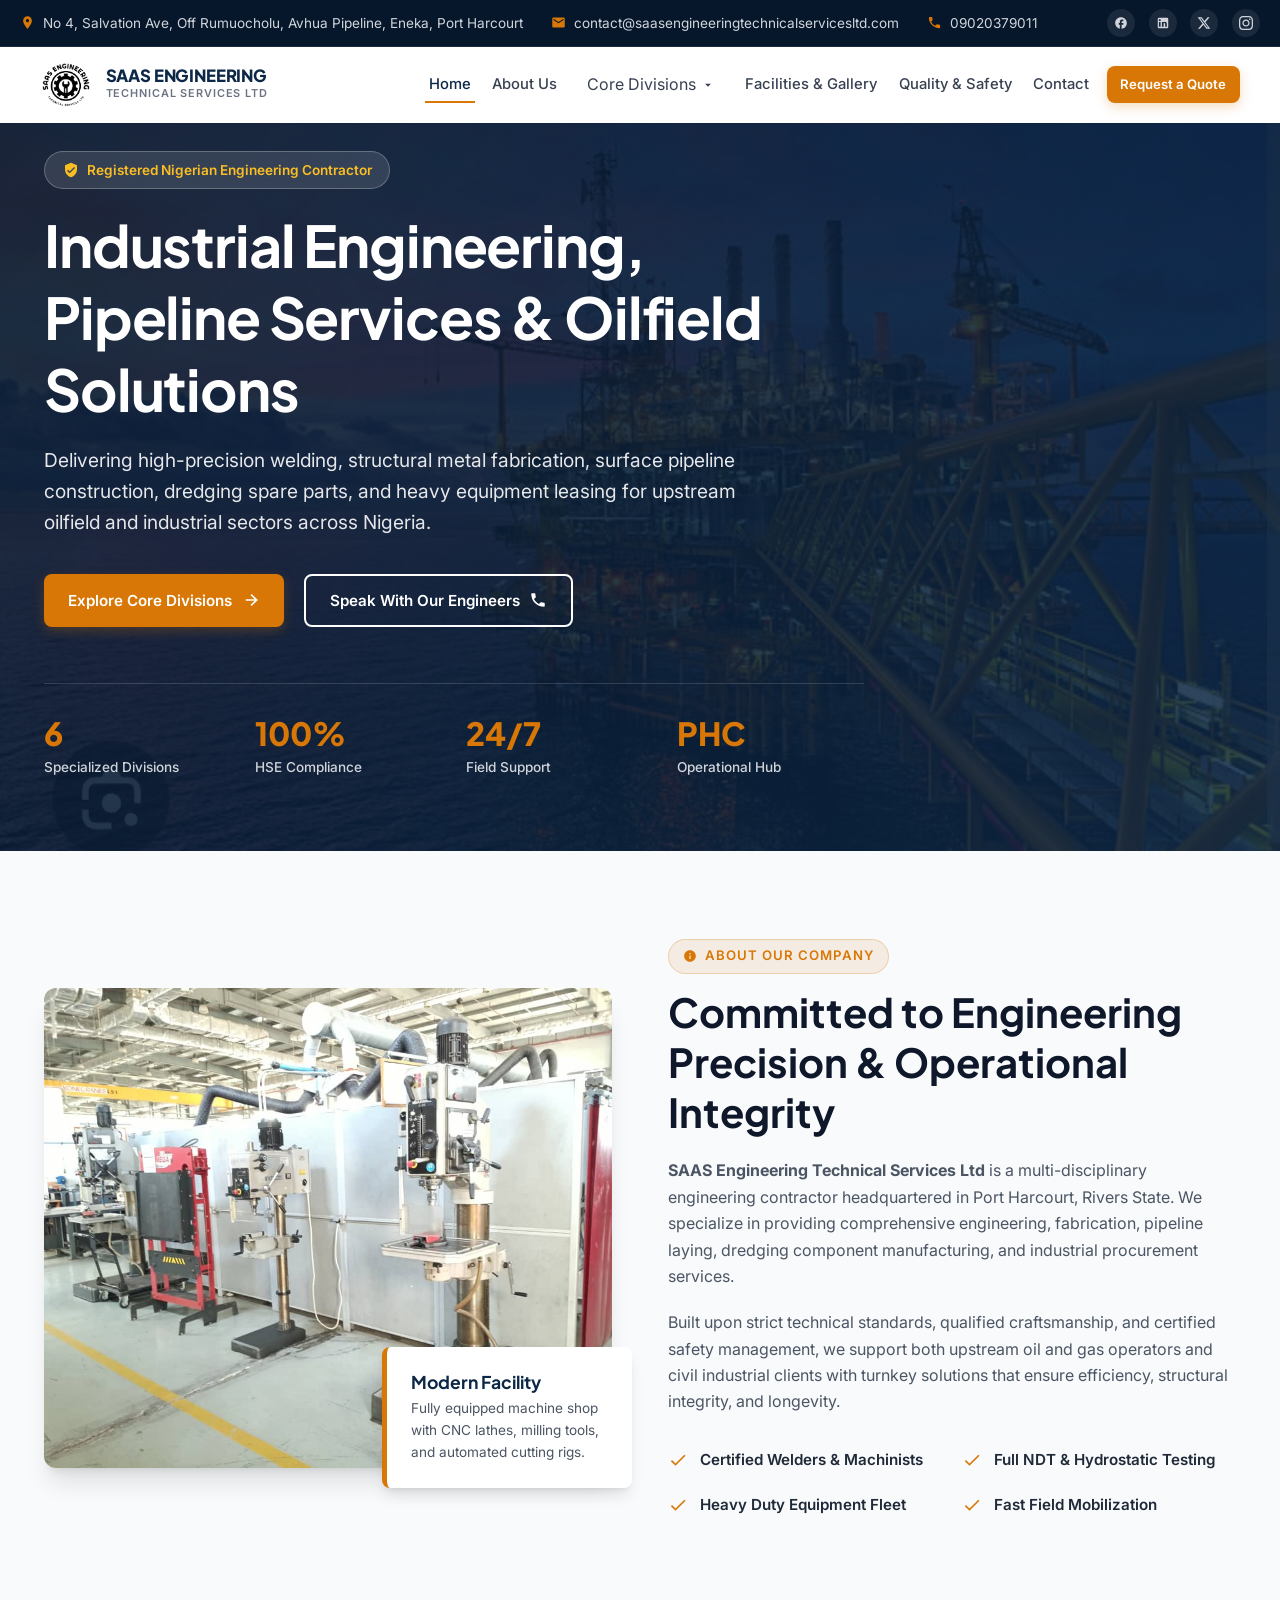
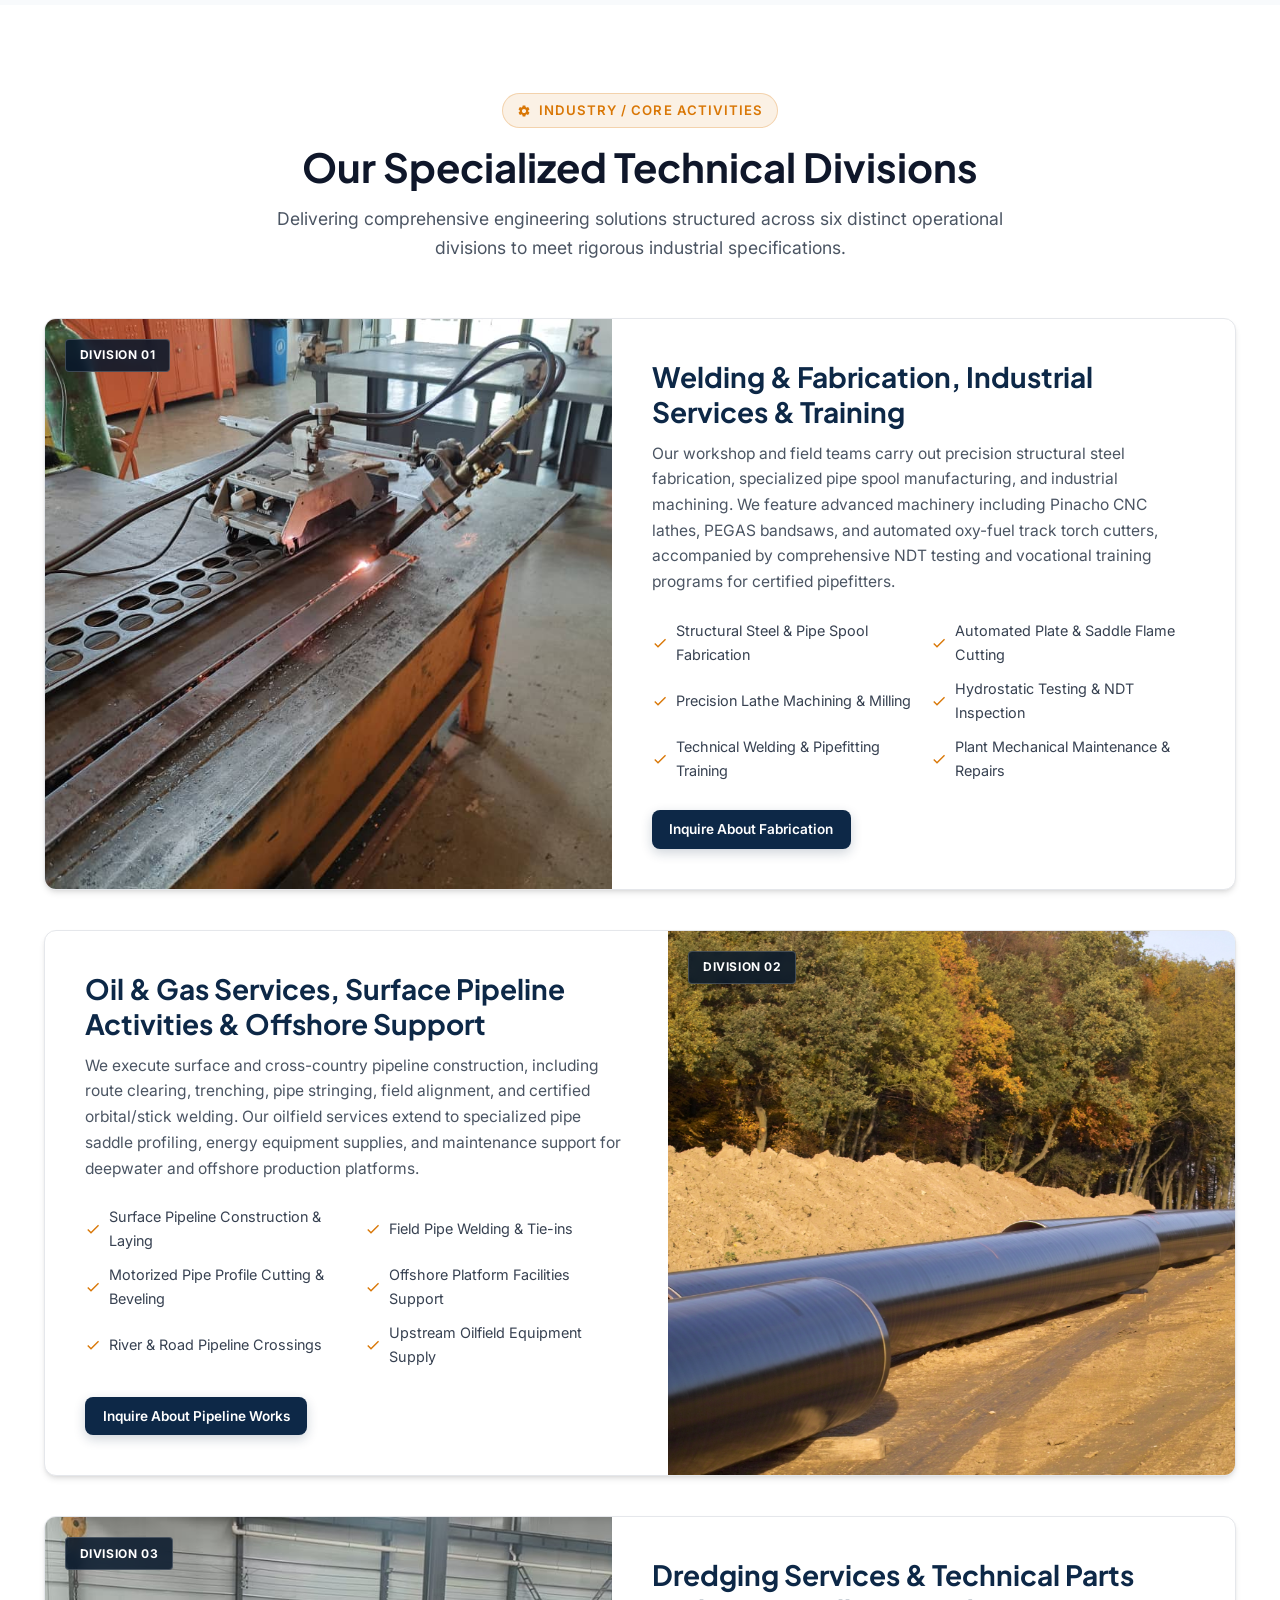
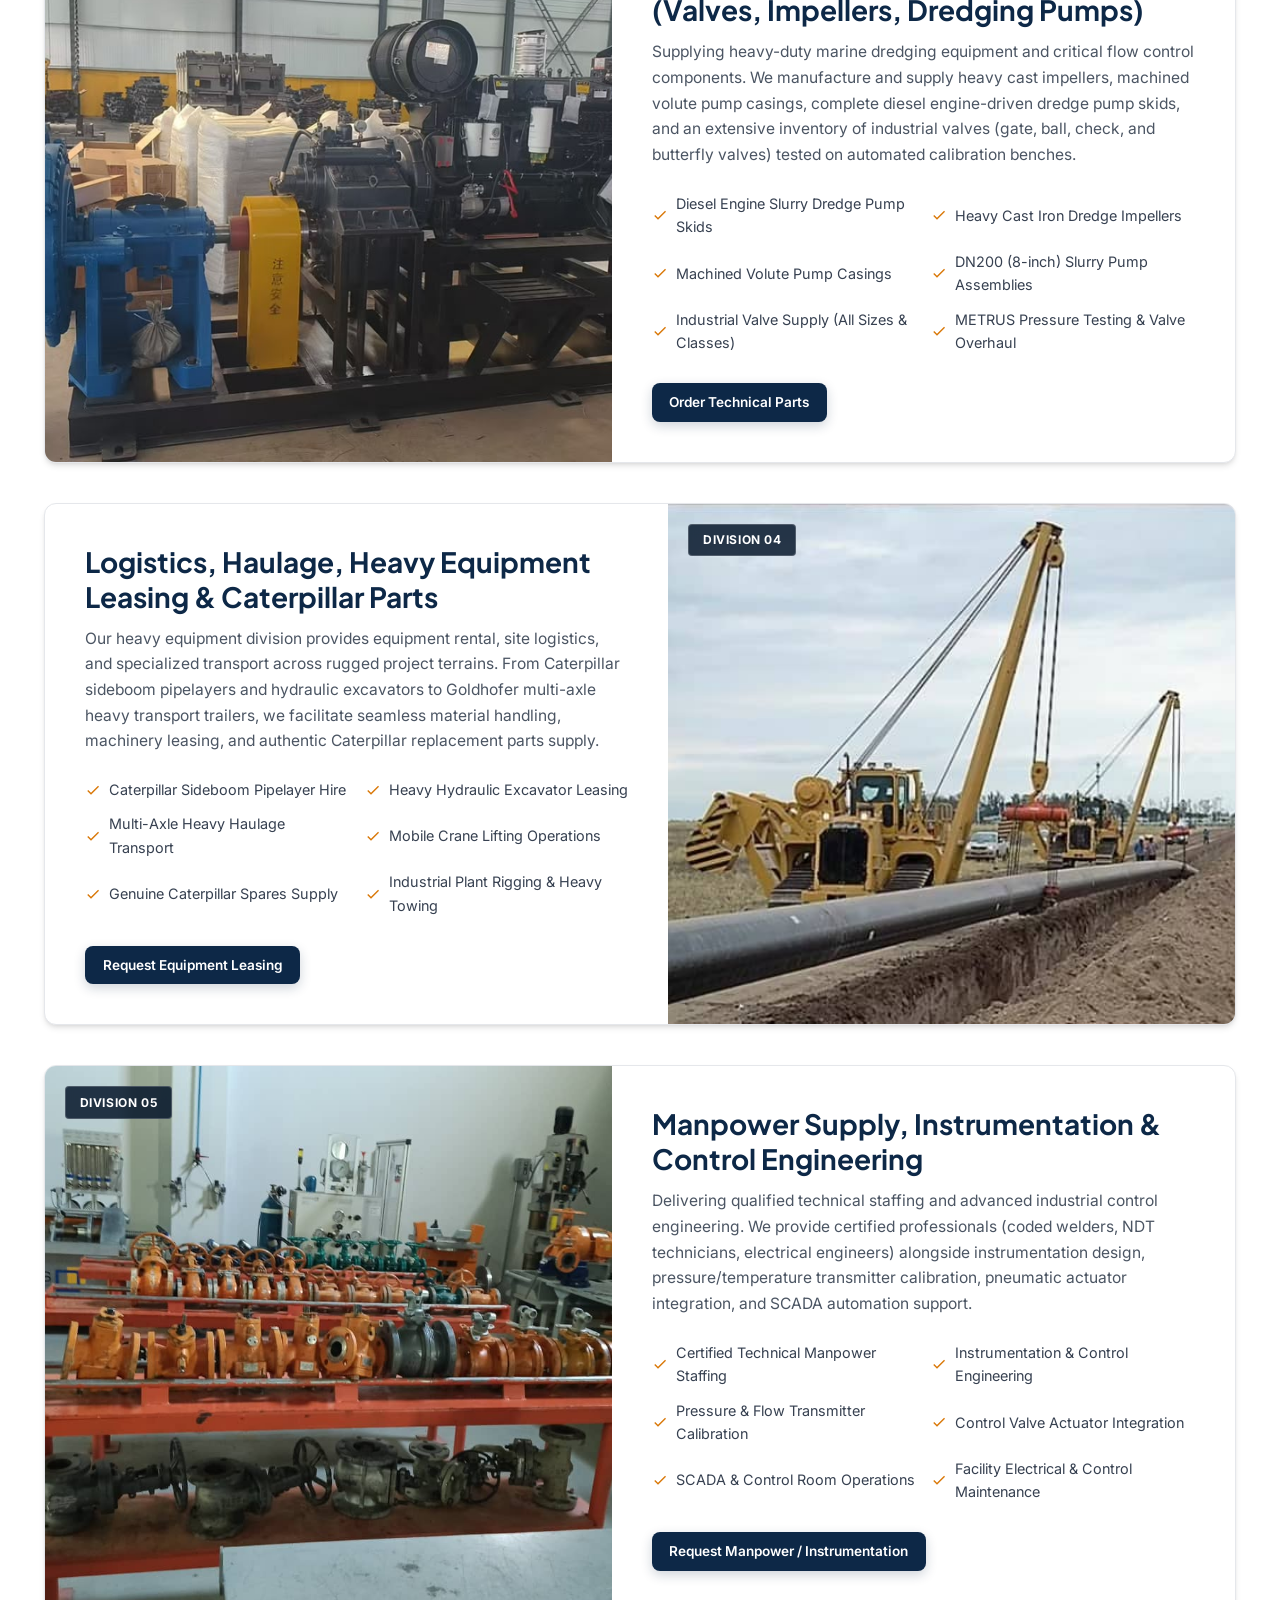
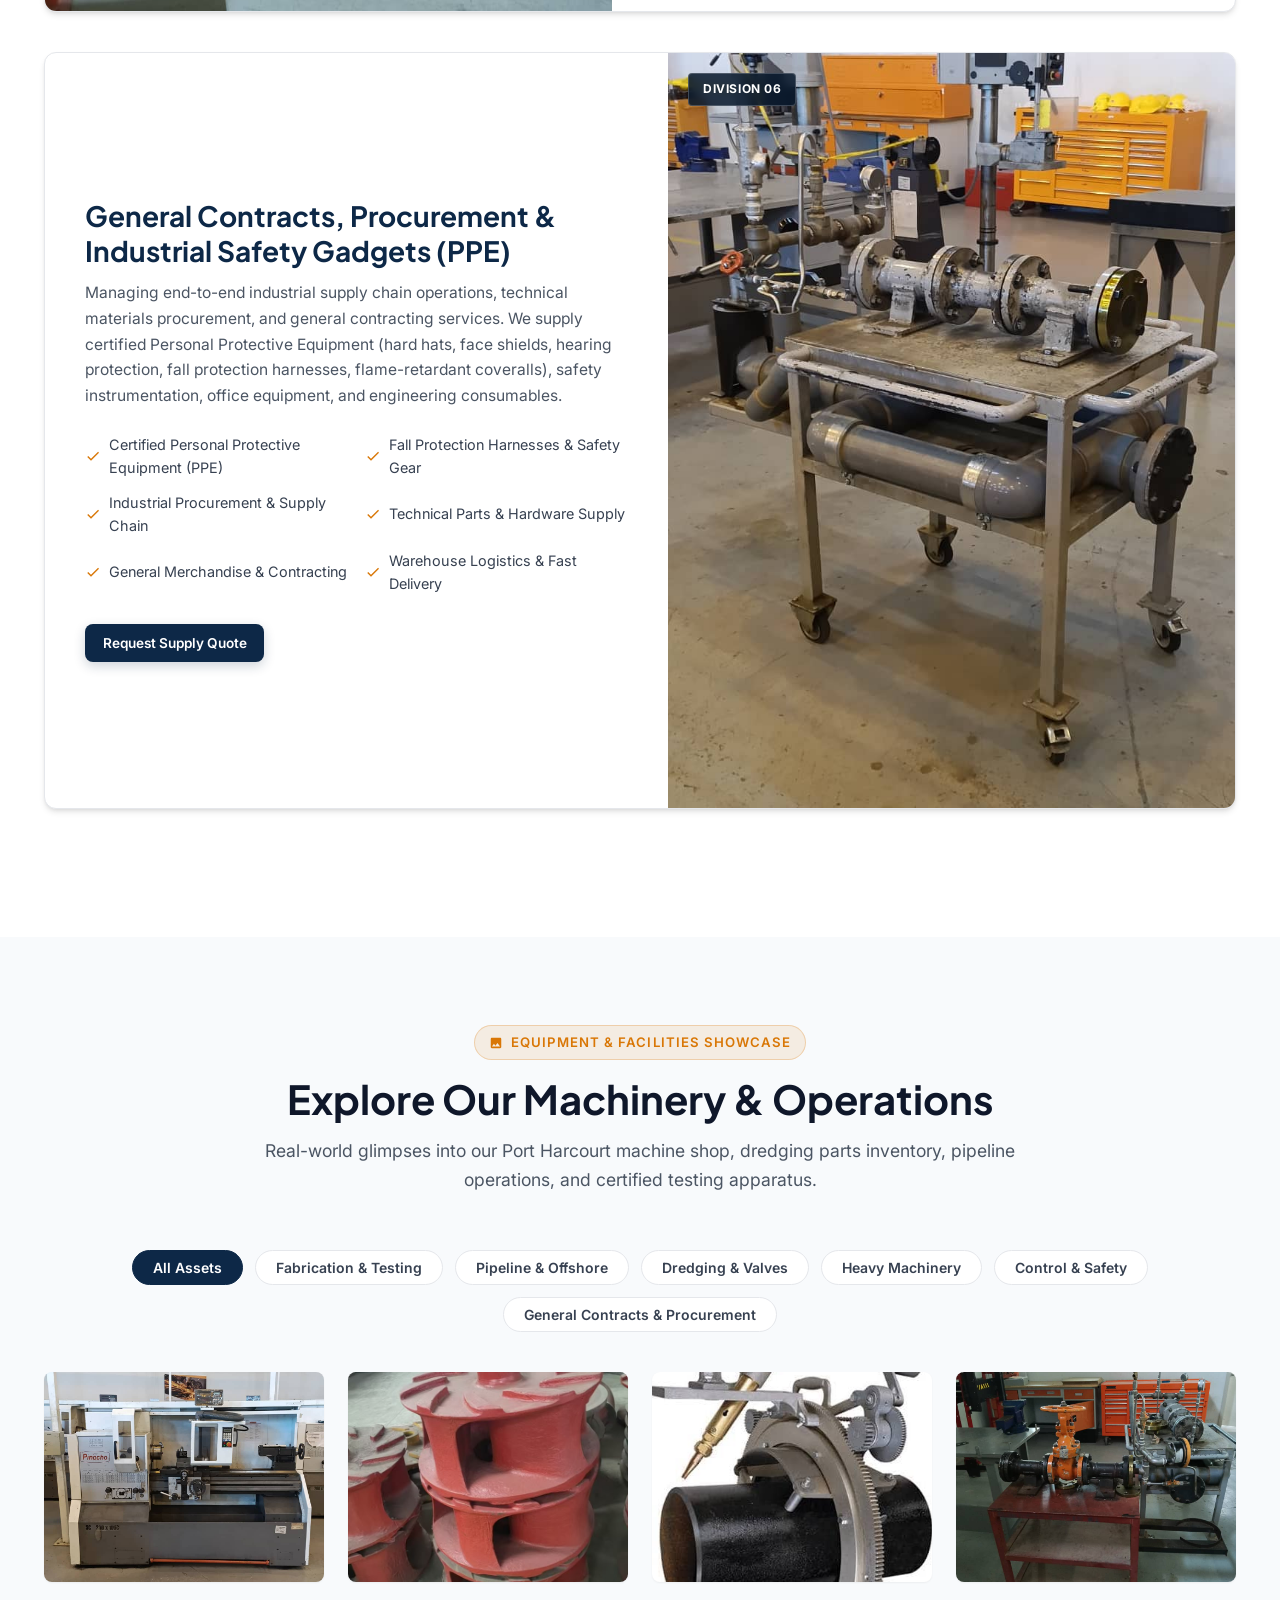
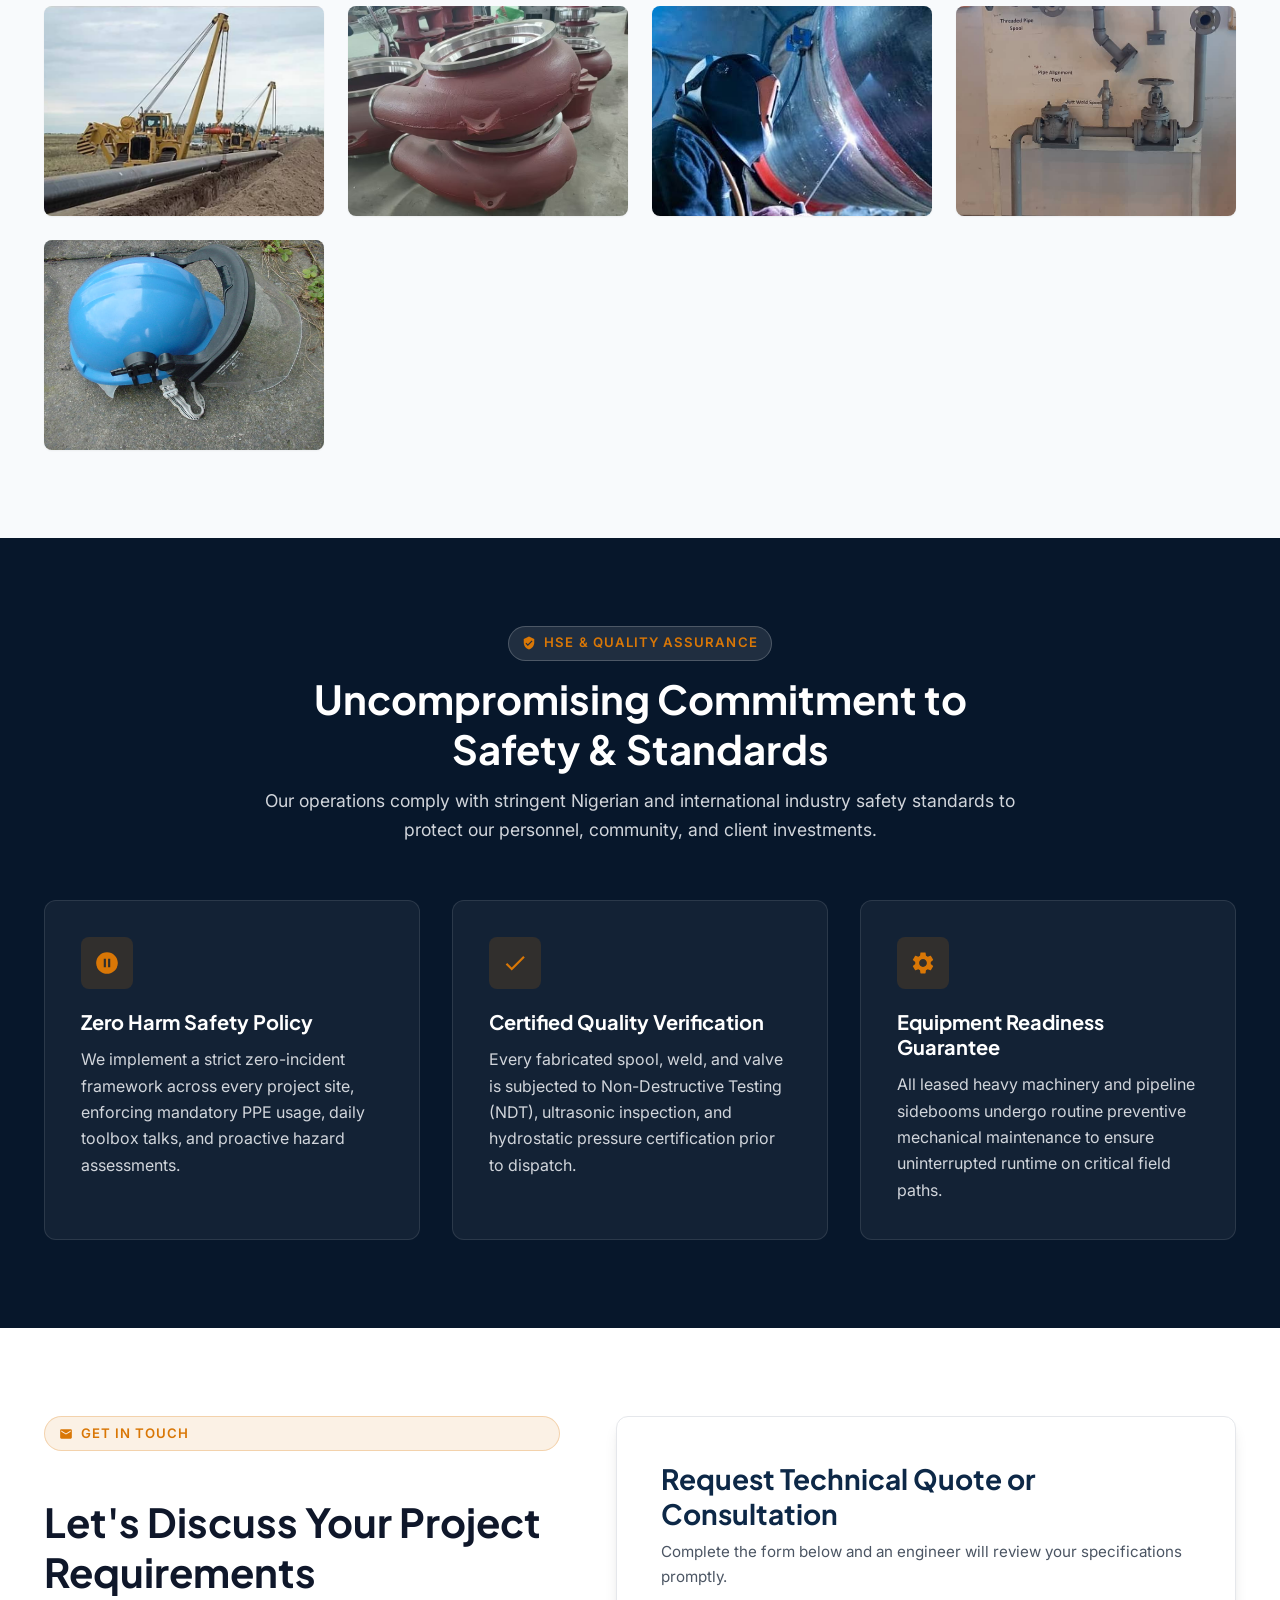
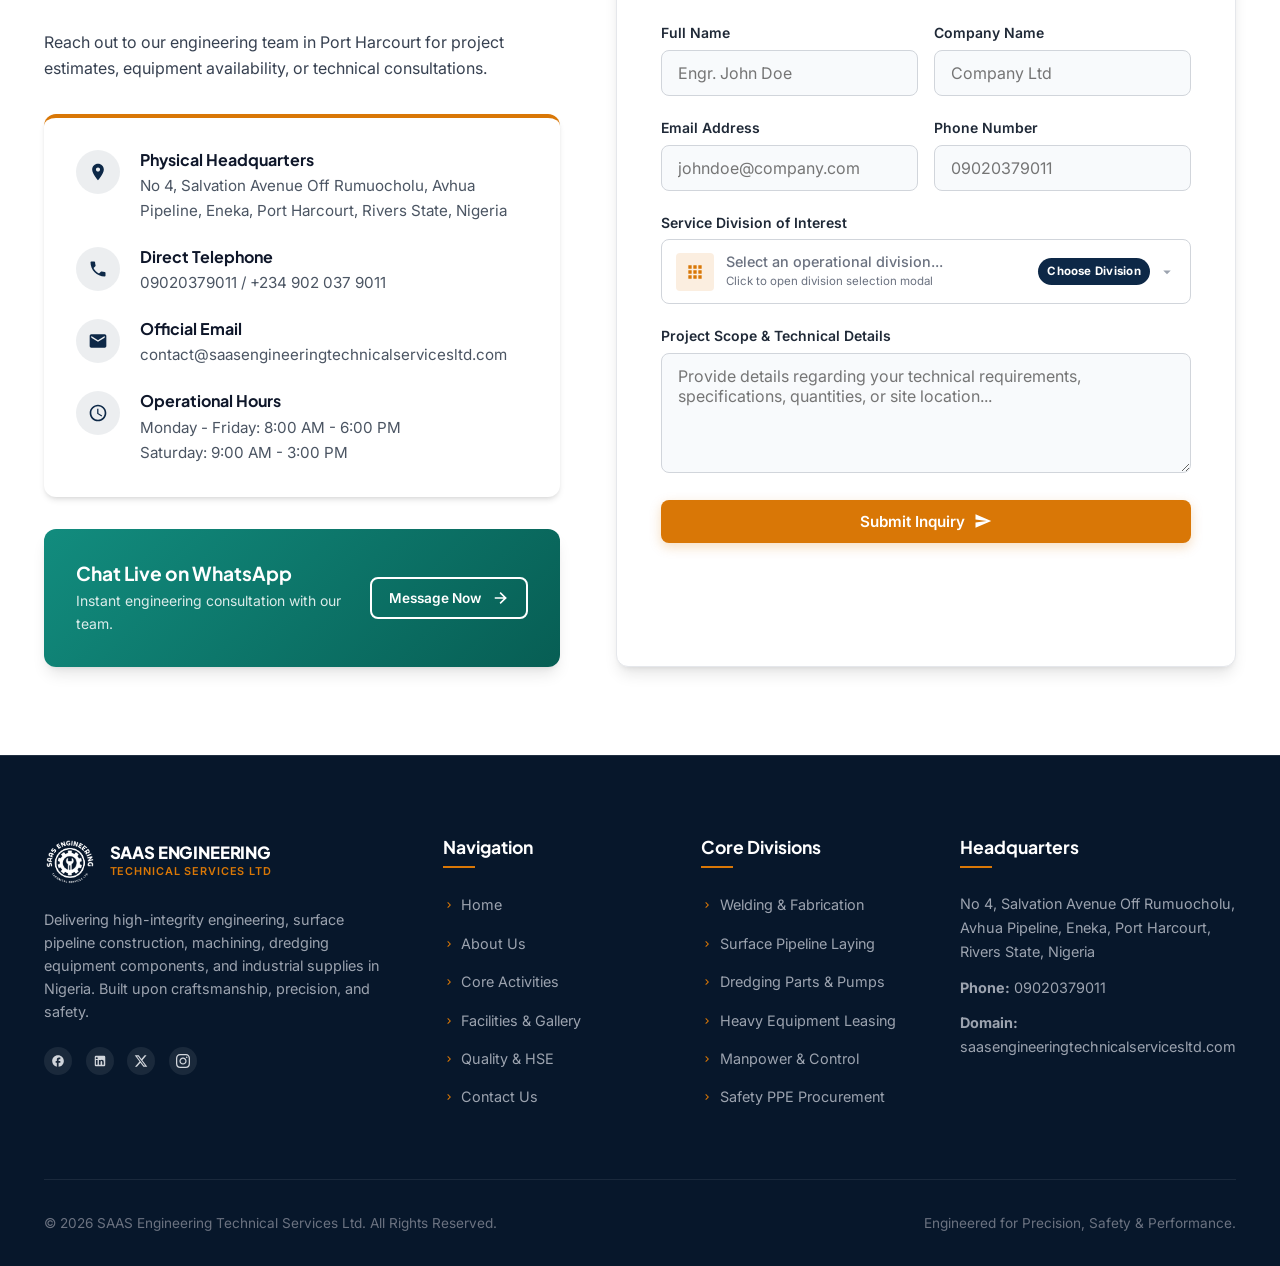
==== index.html @ 121f9f77 "fix: resolve button click handlers and tab switching across admin and public site" ====
<!DOCTYPE html>
<html lang="en">
<head>
  <meta charset="UTF-8">
  <meta name="viewport" content="width=device-width, initial-scale=1.0">
  <meta name="description" content="SAAS Engineering Technical Services Ltd - Leading provider of welding and fabrication, surface pipeline construction, dredging parts, heavy equipment leasing, and oilfield engineering services in Port Harcourt, Nigeria.">
  <meta name="keywords" content="SAAS Engineering, Welding and Fabrication, Surface Pipeline Activities, Offshore Facilities, Dredging Pumps, Slurry Impellers, Industrial Valves, Heavy Equipment Leasing, Caterpillar Parts, Port Harcourt Engineering">
  <title>SAAS Engineering Technical Services Ltd | Industrial, Pipeline & Marine Engineering</title>
  
  <!-- Favicon -->
  <link rel="icon" type="image/png" href="logo/logo.png">
  
  <!-- Google Fonts -->
  <link rel="preconnect" href="https://fonts.googleapis.com">
  <link rel="preconnect" href="https://fonts.gstatic.com" crossorigin>
  <link href="https://fonts.googleapis.com/css2?family=Inter:wght@400;500;600;700&family=Plus+Jakarta+Sans:wght@600;700;800&display=swap" rel="stylesheet">
  
  <!-- Stylesheet -->
  <link rel="stylesheet" href="assets/css/styles.css?v=2.7.8">

  <!-- Supabase Client (must load before cms-sync.js and main.js) -->
  <script src="assets/js/supabase-client.js"></script>
</head>
<body>

  <!-- Top Utility Bar -->
  <div class="top-bar">
    <div class="container top-bar-content">
      <div class="top-bar-info">
        <span class="info-item">
          <svg viewBox="0 0 24 24"><path d="M12 2C8.13 2 5 5.13 5 9c0 5.25 7 13 7 13s7-7.75 7-13c0-3.87-3.13-7-7-7zm0 9.5c-1.38 0-2.5-1.12-2.5-2.5s1.12-2.5 2.5-2.5 2.5 1.12 2.5 2.5-1.12 2.5-2.5 2.5z"/></svg>
          No 4, Salvation Ave, Off Rumuocholu, Avhua Pipeline, Eneka, Port Harcourt
        </span>
        <span class="info-item">
          <svg viewBox="0 0 24 24"><path d="M20 4H4c-1.1 0-1.99.9-1.99 2L2 18c0 1.1.9 2 2 2h16c1.1 0 2-.9 2-2V6c0-1.1-.9-2-2-2zm0 4l-8 5-8-5V6l8 5 8-5v2z"/></svg>
          contact@saasengineeringtechnicalservicesltd.com
        </span>
        <span class="info-item">
          <svg viewBox="0 0 24 24"><path d="M6.62 10.79c1.44 2.83 3.76 5.14 6.59 6.59l2.2-2.2c.27-.27.67-.36 1.02-.24 1.12.37 2.33.57 3.57.57.55 0 1 .45 1 1V20c0 .55-.45 1-1 1-9.39 0-17-7.61-17-17 0-.55.45-1 1-1h3.5c.55 0 1 .45 1 1 0 1.25.2 2.45.57 3.57.11.35.03.74-.25 1.02l-2.2 2.2z"/></svg>
          09020379011
        </span>
      </div>
      <div class="top-bar-social">
        <a href="https://facebook.com" class="social-link" aria-label="Facebook" target="_blank" rel="noopener">
          <svg viewBox="0 0 24 24"><path d="M22 12c0-5.52-4.48-10-10-10S2 6.48 2 12c0 4.84 3.44 8.87 8 9.8V15H8v-3h2V9.5C10 7.57 11.57 6 13.5 6H16v3h-2c-.55 0-1 .45-1 1v2h3v3h-3v6.95c5.05-.5 9-4.76 9-9.95z"/></svg>
        </a>
        <a href="https://linkedin.com" class="social-link" aria-label="LinkedIn" target="_blank" rel="noopener">
          <svg viewBox="0 0 24 24"><path d="M19 3a2 2 0 0 1 2 2v14a2 2 0 0 1-2 2H5a2 2 0 0 1-2-2V5a2 2 0 0 1 2-2h14m-.5 15.5v-5.3a3.26 3.26 0 0 0-3.26-3.26c-.85 0-1.84.52-2.28 1.3v-1.11h-2.79v8.37h2.79v-4.93c0-.77.62-1.4 1.39-1.4a1.4 1.4 0 0 1 1.4 1.4v4.93h2.75M6.46 8.76c.92 0 1.67-.75 1.67-1.67 0-.92-.75-1.67-1.67-1.67-.92 0-1.67.75-1.67 1.67 0 .92.75 1.67 1.67 1.67m1.39 9.74v-8.37H5.07v8.37h2.78z"/></svg>
        </a>
        <a href="https://twitter.com" class="social-link" aria-label="Twitter X" target="_blank" rel="noopener">
          <svg viewBox="0 0 24 24"><path d="M18.244 2.25h3.308l-7.227 8.26 8.502 11.24H16.17l-5.214-6.817L4.99 21.75H1.68l7.73-8.835L1.254 2.25H8.08l4.713 6.231zm-1.161 17.52h1.833L7.084 4.126H5.117z"/></svg>
        </a>
        <a href="https://instagram.com" class="social-link" aria-label="Instagram" target="_blank" rel="noopener">
          <svg viewBox="0 0 24 24"><path d="M12 2.163c3.204 0 3.584.012 4.85.07 3.252.148 4.771 1.691 4.919 4.919.058 1.265.069 1.645.069 4.849 0 3.205-.012 3.584-.069 4.849-.149 3.225-1.664 4.771-4.919 4.919-1.266.058-1.644.07-4.85.07-3.204 0-3.584-.012-4.849-.07-3.26-.149-4.771-1.699-4.919-4.92-.058-1.265-.07-1.644-.07-4.849 0-3.204.013-3.583.07-4.849.149-3.227 1.664-4.771 4.919-4.919 1.266-.057 1.645-.069 4.849-.069zm0-2.163c-3.259 0-3.667.014-4.947.072-4.358.2-6.78 2.618-6.98 6.98-.059 1.281-.073 1.689-.073 4.948 0 3.259.014 3.668.072 4.948.2 4.358 2.618 6.78 6.98 6.98 1.281.058 1.689.072 4.948.072 3.259 0 3.668-.014 4.948-.072 4.354-.2 6.782-2.618 6.979-6.98.059-1.28.073-1.689.073-4.948 0-3.259-.014-3.667-.072-4.947-.196-4.354-2.617-6.78-6.979-6.98-1.281-.059-1.69-.073-4.949-.073zm0 5.838c-3.403 0-6.162 2.759-6.162 6.162s2.759 6.163 6.162 6.163 6.162-2.759 6.162-6.163c0-3.403-2.759-6.162-6.162-6.162zm0 10.162c-2.209 0-4-1.79-4-4 0-2.209 1.791-4 4-4s4 1.791 4 4c0 2.21-1.791 4-4 4zm6.406-11.845c-.796 0-1.441.645-1.441 1.44s.645 1.44 1.441 1.44c.795 0 1.439-.645 1.439-1.44s-.644-1.44-1.439-1.44z"/></svg>
        </a>
      </div>
    </div>
  </div>

  <!-- Primary Site Header -->
  <header class="site-header" id="siteHeader">
    <div class="container nav-container">
      <a href="#home" class="brand-logo">
        <img src="logo/logo.png" alt="SAAS Engineering Technical Services Ltd Logo" width="52" height="52">
        <div class="brand-text">
          <span class="brand-title">SAAS ENGINEERING</span>
          <span class="brand-sub">TECHNICAL SERVICES LTD</span>
        </div>
      </a>

      <nav class="nav-menu" id="navMenu">
        <a href="#home" class="nav-link active">Home</a>
        <a href="#about" class="nav-link">About Us</a>
        
        <!-- Core Divisions with Interactive Modular Modal -->
        <div class="nav-item-dropdown" id="divisionsDropdown">
          <button type="button" class="nav-link nav-dropdown-trigger" id="dropdownTrigger" aria-haspopup="dialog" aria-expanded="false" style="background: none; border: none; font: inherit; cursor: pointer; display: inline-flex; align-items: center; gap: 0.35rem; padding: 0.5rem 0.75rem; color: inherit;">
            <span>Core Divisions</span>
            <svg class="dropdown-chevron" viewBox="0 0 24 24" width="16" height="16" fill="currentColor"><path d="M7 10l5 5 5-5z"/></svg>
          </button>
        </div>

        <a href="#gallery" class="nav-link">Facilities & Gallery</a>
        <a href="#quality" class="nav-link">Quality & Safety</a>
        <a href="#contact" class="nav-link">Contact</a>
        <div class="nav-cta">
          <a href="#contact" class="btn btn-accent btn-sm">Request a Quote</a>
        </div>
      </nav>

      <button class="mobile-toggle" id="mobileToggle" aria-label="Toggle navigation menu" aria-expanded="false">
        <span class="toggle-bar"></span>
        <span class="toggle-bar"></span>
        <span class="toggle-bar"></span>
      </button>
    </div>

    <!-- Mobile Backdrop Overlay -->
    <div class="nav-backdrop" id="navBackdrop"></div>
  </header>

  <main>
    <!-- Hero Section -->
    <section class="hero" id="home">
      <div class="container">
        <div class="hero-content">
          <div class="hero-badge">
            <svg viewBox="0 0 24 24"><path d="M12 1L3 5v6c0 5.55 3.84 10.74 9 12 5.16-1.26 9-6.45 9-12V5l-9-4zm-2 16l-4-4 1.41-1.41L10 14.17l6.59-6.59L18 9l-8 8z"/></svg>
            Registered Nigerian Engineering Contractor
          </div>
          <h1>Industrial Engineering, Pipeline Services & Oilfield Solutions</h1>
          <p>Delivering high-precision welding, structural metal fabrication, surface pipeline construction, dredging spare parts, and heavy equipment leasing for upstream oilfield and industrial sectors across Nigeria.</p>
          
          <div class="hero-actions">
            <a href="#activities" class="btn btn-accent">
              Explore Core Divisions
              <svg viewBox="0 0 24 24"><path d="M5 13h11.86l-5.43 5.43 1.42 1.42L21.14 12l-8.29-7.85-1.42 1.42 5.43 5.43H5v2z"/></svg>
            </a>
            <a href="#contact" class="btn btn-outline">
              Speak With Our Engineers
              <svg viewBox="0 0 24 24"><path d="M6.62 10.79c1.44 2.83 3.76 5.14 6.59 6.59l2.2-2.2c.27-.27.67-.36 1.02-.24 1.12.37 2.33.57 3.57.57.55 0 1 .45 1 1V20c0 .55-.45 1-1 1-9.39 0-17-7.61-17-17 0-.55.45-1 1-1h3.5c.55 0 1 .45 1 1 0 1.25.2 2.45.57 3.57.11.35.03.74-.25 1.02l-2.2 2.2z"/></svg>
            </a>
          </div>

          <div class="hero-stats">
            <div class="stat-item">
              <span class="stat-number">6</span>
              <span class="stat-label">Specialized Divisions</span>
            </div>
            <div class="stat-item">
              <span class="stat-number">100%</span>
              <span class="stat-label">HSE Compliance</span>
            </div>
            <div class="stat-item">
              <span class="stat-number">24/7</span>
              <span class="stat-label">Field Support</span>
            </div>
            <div class="stat-item">
              <span class="stat-number">PHC</span>
              <span class="stat-label">Operational Hub</span>
            </div>
          </div>
        </div>
      </div>
    </section>

    <!-- About Section -->
    <section class="section section-bg-light" id="about">
      <div class="container">
        <div class="about-grid">
          <div class="about-image-wrapper">
            <img src="assets/images/1_Welding_Fabrication_Industrial_Services_Training/industrial_fabrication_machine_shop_facility.jpeg" alt="SAAS Engineering Fabrication Machine Shop Facility" class="about-main-img" id="aboutMainImg">
            <div class="about-badge-card" id="aboutBadgeCard">
              <h4 id="aboutBadgeTitle">Modern Facility</h4>
              <p id="aboutBadgeDesc">Fully equipped machine shop with CNC lathes, milling tools, and automated cutting rigs.</p>
            </div>
          </div>

          <div class="about-text">
            <div class="section-tag" id="aboutSectionTag">
              <svg viewBox="0 0 24 24"><path d="M12 2C6.48 2 2 6.48 2 12s4.48 10 10 10 10-4.48 10-10S17.52 2 12 2zm1 15h-2v-6h2v6zm0-8h-2V7h2v2z"/></svg>
              <span id="aboutBadgeText">About Our Company</span>
            </div>
            <h2 id="aboutMainTitle">Committed to Engineering Precision &amp; Operational Integrity</h2>
            <p id="aboutParagraph1"><strong>SAAS Engineering Technical Services Ltd</strong> is a multi-disciplinary engineering contractor headquartered in Port Harcourt, Rivers State. We specialize in providing comprehensive engineering, fabrication, pipeline laying, dredging component manufacturing, and industrial procurement services.</p>
            <p id="aboutParagraph2">Built upon strict technical standards, qualified craftsmanship, and certified safety management, we support both upstream oil and gas operators and civil industrial clients with turnkey solutions that ensure efficiency, structural integrity, and longevity.</p>
            
            <div class="about-features" id="aboutFeaturesList">
              <div class="feature-pill">
                <svg viewBox="0 0 24 24"><path d="M9 16.17L4.83 12l-1.42 1.41L9 19 21 7l-1.41-1.41z"/></svg>
                <span>Certified Welders &amp; Machinists</span>
              </div>
              <div class="feature-pill">
                <svg viewBox="0 0 24 24"><path d="M9 16.17L4.83 12l-1.42 1.41L9 19 21 7l-1.41-1.41z"/></svg>
                <span>Full NDT &amp; Hydrostatic Testing</span>
              </div>
              <div class="feature-pill">
                <svg viewBox="0 0 24 24"><path d="M9 16.17L4.83 12l-1.42 1.41L9 19 21 7l-1.41-1.41z"/></svg>
                <span>Heavy Duty Equipment Fleet</span>
              </div>
              <div class="feature-pill">
                <svg viewBox="0 0 24 24"><path d="M9 16.17L4.83 12l-1.42 1.41L9 19 21 7l-1.41-1.41z"/></svg>
                <span>Fast Field Mobilization</span>
              </div>
            </div>
          </div>
        </div>
      </div>
    </section>

    <!-- Core Industry Activities Section -->
    <section class="section" id="activities">
      <div class="container">
        <div class="section-header">
          <div class="section-tag">
            <svg viewBox="0 0 24 24"><path d="M19.14 12.94c.04-.3.06-.61.06-.94 0-.32-.02-.64-.07-.94l2.03-1.58c.18-.14.23-.41.12-.61l-1.92-3.32c-.12-.22-.37-.29-.59-.22l-2.39.96c-.5-.38-1.03-.7-1.62-.94l-.36-2.54c-.04-.24-.24-.41-.48-.41h-3.84c-.24 0-.43.17-.47.41l-.36 2.54c-.59.24-1.13.57-1.62.94l-2.39-.96c-.22-.08-.47 0-.59.22L2.74 8.87c-.12.21-.08.47.12.61l2.03 1.58c-.05.3-.09.63-.09.94s.02.64.07.94l-2.03 1.58c-.18.14-.23.41-.12.61l1.92 3.32c.12.22.37.29.59.22l2.39-.96c.5.38 1.03.7 1.62.94l.36 2.54c.05.24.24.41.48.41h3.84c.24 0 .44-.17.47-.41l.36-2.54c.59-.24 1.13-.56 1.62-.94l2.39.96c.22.08.47 0 .59-.22l1.92-3.32c.12-.22.07-.47-.12-.61l-2.01-1.58zM12 15.6c-1.98 0-3.6-1.62-3.6-3.6s1.62-3.6 3.6-3.6 3.6 1.62 3.6 3.6-1.62 3.6-3.6 3.6z"/></svg>
            Industry / Core Activities
          </div>
          <h2>Our Specialized Technical Divisions</h2>
          <p>Delivering comprehensive engineering solutions structured across six distinct operational divisions to meet rigorous industrial specifications.</p>
        </div>

        <!-- Activity 1 -->
        <article class="division-card" id="div-welding">
          <div class="division-image">
            <span class="division-badge">Division 01</span>
            <img src="assets/images/1_Welding_Fabrication_Industrial_Services_Training/automated_track_torch_plate_cutting_machine.jpeg" alt="Welding, Fabrication and Industrial Services">
          </div>
          <div class="division-body">
            <h3>Welding & Fabrication, Industrial Services & Training</h3>
            <p>Our workshop and field teams carry out precision structural steel fabrication, specialized pipe spool manufacturing, and industrial machining. We feature advanced machinery including Pinacho CNC lathes, PEGAS bandsaws, and automated oxy-fuel track torch cutters, accompanied by comprehensive NDT testing and vocational training programs for certified pipefitters.</p>
            <ul class="division-list">
              <li><svg viewBox="0 0 24 24"><path d="M9 16.17L4.83 12l-1.42 1.41L9 19 21 7l-1.41-1.41z"/></svg>Structural Steel & Pipe Spool Fabrication</li>
              <li><svg viewBox="0 0 24 24"><path d="M9 16.17L4.83 12l-1.42 1.41L9 19 21 7l-1.41-1.41z"/></svg>Automated Plate & Saddle Flame Cutting</li>
              <li><svg viewBox="0 0 24 24"><path d="M9 16.17L4.83 12l-1.42 1.41L9 19 21 7l-1.41-1.41z"/></svg>Precision Lathe Machining & Milling</li>
              <li><svg viewBox="0 0 24 24"><path d="M9 16.17L4.83 12l-1.42 1.41L9 19 21 7l-1.41-1.41z"/></svg>Hydrostatic Testing & NDT Inspection</li>
              <li><svg viewBox="0 0 24 24"><path d="M9 16.17L4.83 12l-1.42 1.41L9 19 21 7l-1.41-1.41z"/></svg>Technical Welding & Pipefitting Training</li>
              <li><svg viewBox="0 0 24 24"><path d="M9 16.17L4.83 12l-1.42 1.41L9 19 21 7l-1.41-1.41z"/></svg>Plant Mechanical Maintenance & Repairs</li>
            </ul>
            <div>
              <a href="#contact" class="btn btn-primary btn-sm">Inquire About Fabrication</a>
            </div>
          </div>
        </article>

        <!-- Activity 2 -->
        <article class="division-card reverse" id="div-pipeline">
          <div class="division-image">
            <span class="division-badge">Division 02</span>
            <img src="assets/images/2_Oil_and_Gas_Surface_Pipeline_Offshore_Services/surface_pipeline_construction_laying.jpg" alt="Surface Pipeline Construction and Offshore Services">
          </div>
          <div class="division-body">
            <h3>Oil & Gas Services, Surface Pipeline Activities & Offshore Support</h3>
            <p>We execute surface and cross-country pipeline construction, including route clearing, trenching, pipe stringing, field alignment, and certified orbital/stick welding. Our oilfield services extend to specialized pipe saddle profiling, energy equipment supplies, and maintenance support for deepwater and offshore production platforms.</p>
            <ul class="division-list">
              <li><svg viewBox="0 0 24 24"><path d="M9 16.17L4.83 12l-1.42 1.41L9 19 21 7l-1.41-1.41z"/></svg>Surface Pipeline Construction & Laying</li>
              <li><svg viewBox="0 0 24 24"><path d="M9 16.17L4.83 12l-1.42 1.41L9 19 21 7l-1.41-1.41z"/></svg>Field Pipe Welding & Tie-ins</li>
              <li><svg viewBox="0 0 24 24"><path d="M9 16.17L4.83 12l-1.42 1.41L9 19 21 7l-1.41-1.41z"/></svg>Motorized Pipe Profile Cutting & Beveling</li>
              <li><svg viewBox="0 0 24 24"><path d="M9 16.17L4.83 12l-1.42 1.41L9 19 21 7l-1.41-1.41z"/></svg>Offshore Platform Facilities Support</li>
              <li><svg viewBox="0 0 24 24"><path d="M9 16.17L4.83 12l-1.42 1.41L9 19 21 7l-1.41-1.41z"/></svg>River & Road Pipeline Crossings</li>
              <li><svg viewBox="0 0 24 24"><path d="M9 16.17L4.83 12l-1.42 1.41L9 19 21 7l-1.41-1.41z"/></svg>Upstream Oilfield Equipment Supply</li>
            </ul>
            <div>
              <a href="#contact" class="btn btn-primary btn-sm">Inquire About Pipeline Works</a>
            </div>
          </div>
        </article>

        <!-- Activity 3 -->
        <article class="division-card" id="div-dredging">
          <div class="division-image">
            <span class="division-badge">Division 03</span>
            <img src="assets/images/3_Dredging_Services_and_Technical_Parts/diesel_engine_dredge_pump_skid_assembly.jpeg" alt="Dredging Services and Slurry Pumps">
          </div>
          <div class="division-body">
            <h3>Dredging Services & Technical Parts (Valves, Impellers, Dredging Pumps)</h3>
            <p>Supplying heavy-duty marine dredging equipment and critical flow control components. We manufacture and supply heavy cast impellers, machined volute pump casings, complete diesel engine-driven dredge pump skids, and an extensive inventory of industrial valves (gate, ball, check, and butterfly valves) tested on automated calibration benches.</p>
            <ul class="division-list">
              <li><svg viewBox="0 0 24 24"><path d="M9 16.17L4.83 12l-1.42 1.41L9 19 21 7l-1.41-1.41z"/></svg>Diesel Engine Slurry Dredge Pump Skids</li>
              <li><svg viewBox="0 0 24 24"><path d="M9 16.17L4.83 12l-1.42 1.41L9 19 21 7l-1.41-1.41z"/></svg>Heavy Cast Iron Dredge Impellers</li>
              <li><svg viewBox="0 0 24 24"><path d="M9 16.17L4.83 12l-1.42 1.41L9 19 21 7l-1.41-1.41z"/></svg>Machined Volute Pump Casings</li>
              <li><svg viewBox="0 0 24 24"><path d="M9 16.17L4.83 12l-1.42 1.41L9 19 21 7l-1.41-1.41z"/></svg>DN200 (8-inch) Slurry Pump Assemblies</li>
              <li><svg viewBox="0 0 24 24"><path d="M9 16.17L4.83 12l-1.42 1.41L9 19 21 7l-1.41-1.41z"/></svg>Industrial Valve Supply (All Sizes & Classes)</li>
              <li><svg viewBox="0 0 24 24"><path d="M9 16.17L4.83 12l-1.42 1.41L9 19 21 7l-1.41-1.41z"/></svg>METRUS Pressure Testing & Valve Overhaul</li>
            </ul>
            <div>
              <a href="#contact" class="btn btn-primary btn-sm">Order Technical Parts</a>
            </div>
          </div>
        </article>

        <!-- Activity 4 -->
        <article class="division-card reverse" id="div-logistics">
          <div class="division-image">
            <span class="division-badge">Division 04</span>
            <img src="assets/images/4_Logistics_Haulage_and_Heavy_Equipment/caterpillar_sideboom_pipelayer_heavy_equipment.jpeg" alt="Caterpillar Pipelayer Heavy Equipment">
          </div>
          <div class="division-body">
            <h3>Logistics, Haulage, Heavy Equipment Leasing & Caterpillar Parts</h3>
            <p>Our heavy equipment division provides equipment rental, site logistics, and specialized transport across rugged project terrains. From Caterpillar sideboom pipelayers and hydraulic excavators to Goldhofer multi-axle heavy transport trailers, we facilitate seamless material handling, machinery leasing, and authentic Caterpillar replacement parts supply.</p>
            <ul class="division-list">
              <li><svg viewBox="0 0 24 24"><path d="M9 16.17L4.83 12l-1.42 1.41L9 19 21 7l-1.41-1.41z"/></svg>Caterpillar Sideboom Pipelayer Hire</li>
              <li><svg viewBox="0 0 24 24"><path d="M9 16.17L4.83 12l-1.42 1.41L9 19 21 7l-1.41-1.41z"/></svg>Heavy Hydraulic Excavator Leasing</li>
              <li><svg viewBox="0 0 24 24"><path d="M9 16.17L4.83 12l-1.42 1.41L9 19 21 7l-1.41-1.41z"/></svg>Multi-Axle Heavy Haulage Transport</li>
              <li><svg viewBox="0 0 24 24"><path d="M9 16.17L4.83 12l-1.42 1.41L9 19 21 7l-1.41-1.41z"/></svg>Mobile Crane Lifting Operations</li>
              <li><svg viewBox="0 0 24 24"><path d="M9 16.17L4.83 12l-1.42 1.41L9 19 21 7l-1.41-1.41z"/></svg>Genuine Caterpillar Spares Supply</li>
              <li><svg viewBox="0 0 24 24"><path d="M9 16.17L4.83 12l-1.42 1.41L9 19 21 7l-1.41-1.41z"/></svg>Industrial Plant Rigging & Heavy Towing</li>
            </ul>
            <div>
              <a href="#contact" class="btn btn-primary btn-sm">Request Equipment Leasing</a>
            </div>
          </div>
        </article>

        <!-- Activity 5 -->
        <article class="division-card" id="div-manpower">
          <div class="division-image">
            <span class="division-badge">Division 05</span>
            <img src="assets/images/6_Manpower_Supply_Instrumentation_and_Control/instrumentation_calibration_test_bench.jpeg" alt="Instrumentation and Calibration Test Bench">
          </div>
          <div class="division-body">
            <h3>Manpower Supply, Instrumentation & Control Engineering</h3>
            <p>Delivering qualified technical staffing and advanced industrial control engineering. We provide certified professionals (coded welders, NDT technicians, electrical engineers) alongside instrumentation design, pressure/temperature transmitter calibration, pneumatic actuator integration, and SCADA automation support.</p>
            <ul class="division-list">
              <li><svg viewBox="0 0 24 24"><path d="M9 16.17L4.83 12l-1.42 1.41L9 19 21 7l-1.41-1.41z"/></svg>Certified Technical Manpower Staffing</li>
              <li><svg viewBox="0 0 24 24"><path d="M9 16.17L4.83 12l-1.42 1.41L9 19 21 7l-1.41-1.41z"/></svg>Instrumentation & Control Engineering</li>
              <li><svg viewBox="0 0 24 24"><path d="M9 16.17L4.83 12l-1.42 1.41L9 19 21 7l-1.41-1.41z"/></svg>Pressure & Flow Transmitter Calibration</li>
              <li><svg viewBox="0 0 24 24"><path d="M9 16.17L4.83 12l-1.42 1.41L9 19 21 7l-1.41-1.41z"/></svg>Control Valve Actuator Integration</li>
              <li><svg viewBox="0 0 24 24"><path d="M9 16.17L4.83 12l-1.42 1.41L9 19 21 7l-1.41-1.41z"/></svg>SCADA & Control Room Operations</li>
              <li><svg viewBox="0 0 24 24"><path d="M9 16.17L4.83 12l-1.42 1.41L9 19 21 7l-1.41-1.41z"/></svg>Facility Electrical & Control Maintenance</li>
            </ul>
            <div>
              <a href="#contact" class="btn btn-primary btn-sm">Request Manpower / Instrumentation</a>
            </div>
          </div>
        </article>

        <!-- Activity 6 -->
        <article class="division-card reverse" id="div-procurement">
          <div class="division-image">
            <span class="division-badge">Division 06</span>
            <img src="assets/images/7_General_Contracts_Procurement_and_Safety_Gadgets/safety_equipment_and_workshop_ppe.jpeg" alt="Safety Gadgets PPE and Industrial Procurement">
          </div>
          <div class="division-body">
            <h3>General Contracts, Procurement & Industrial Safety Gadgets (PPE)</h3>
            <p>Managing end-to-end industrial supply chain operations, technical materials procurement, and general contracting services. We supply certified Personal Protective Equipment (hard hats, face shields, hearing protection, fall protection harnesses, flame-retardant coveralls), safety instrumentation, office equipment, and engineering consumables.</p>
            <ul class="division-list">
              <li><svg viewBox="0 0 24 24"><path d="M9 16.17L4.83 12l-1.42 1.41L9 19 21 7l-1.41-1.41z"/></svg>Certified Personal Protective Equipment (PPE)</li>
              <li><svg viewBox="0 0 24 24"><path d="M9 16.17L4.83 12l-1.42 1.41L9 19 21 7l-1.41-1.41z"/></svg>Fall Protection Harnesses & Safety Gear</li>
              <li><svg viewBox="0 0 24 24"><path d="M9 16.17L4.83 12l-1.42 1.41L9 19 21 7l-1.41-1.41z"/></svg>Industrial Procurement & Supply Chain</li>
              <li><svg viewBox="0 0 24 24"><path d="M9 16.17L4.83 12l-1.42 1.41L9 19 21 7l-1.41-1.41z"/></svg>Technical Parts & Hardware Supply</li>
              <li><svg viewBox="0 0 24 24"><path d="M9 16.17L4.83 12l-1.42 1.41L9 19 21 7l-1.41-1.41z"/></svg>General Merchandise & Contracting</li>
              <li><svg viewBox="0 0 24 24"><path d="M9 16.17L4.83 12l-1.42 1.41L9 19 21 7l-1.41-1.41z"/></svg>Warehouse Logistics & Fast Delivery</li>
            </ul>
            <div>
              <a href="#contact" class="btn btn-primary btn-sm">Request Supply Quote</a>
            </div>
          </div>
        </article>

      </div>
    </section>

    <!-- Facilities & Equipment Gallery Section -->
    <section class="section section-bg-light" id="gallery">
      <div class="container">
        <div class="section-header">
          <div class="section-tag">
            <svg viewBox="0 0 24 24"><path d="M21 19V5c0-1.1-.9-2-2-2H5c-1.1 0-2 .9-2 2v14c0 1.1.9 2 2 2h14c1.1 0 2-.9 2-2zM8.5 13.5l2.5 3.01L14.5 12l4.5 6H5l3.5-4.5z"/></svg>
            Equipment & Facilities Showcase
          </div>
          <h2>Explore Our Machinery & Operations</h2>
          <p>Real-world glimpses into our Port Harcourt machine shop, dredging parts inventory, pipeline operations, and certified testing apparatus.</p>
        </div>

        <div class="gallery-filters" id="galleryFilters">
          <button class="filter-btn active" data-filter="all">All Assets</button>
          <button class="filter-btn" data-filter="fabrication">Fabrication & Testing</button>
          <button class="filter-btn" data-filter="pipeline">Pipeline & Offshore</button>
          <button class="filter-btn" data-filter="dredging">Dredging & Valves</button>
          <button class="filter-btn" data-filter="equipment">Heavy Machinery</button>
          <button class="filter-btn" data-filter="instrumentation">Control & Safety</button>
          <button class="filter-btn" data-filter="procurement">General Contracts & Procurement</button>
        </div>

        <div class="gallery-grid" id="galleryGrid">
          
          <!-- Item 1 -->
          <div class="gallery-item" data-category="fabrication">
            <img src="assets/images/1_Welding_Fabrication_Industrial_Services_Training/pinacho_cnc_lathe_machining_equipment.jpeg" alt="Pinacho Precision CNC Lathe">
            <div class="gallery-overlay">
              <div class="gallery-zoom-icon"><svg viewBox="0 0 24 24"><path d="M15.5 14h-.79l-.28-.27C15.41 12.59 16 11.11 16 9.5 16 5.91 13.09 3 9.5 3S3 5.91 3 9.5 5.91 16 9.5 16c1.61 0 3.09-.59 4.23-1.57l.27.28v.79l5 4.99L20.49 19l-4.99-5zm-6 0C7.01 14 5 11.99 5 9.5S7.01 5 9.5 5 14 7.01 14 9.5 11.99 14 9.5 14z"/></svg></div>
              <h4>Pinacho CNC Lathe</h4>
              <span>Precision Machining</span>
            </div>
          </div>

          <!-- Item 2 -->
          <div class="gallery-item" data-category="dredging">
            <img src="assets/images/3_Dredging_Services_and_Technical_Parts/dredge_slurry_pump_cast_impellers.jpeg" alt="Cast Slurry Pump Impellers">
            <div class="gallery-overlay">
              <div class="gallery-zoom-icon"><svg viewBox="0 0 24 24"><path d="M15.5 14h-.79l-.28-.27C15.41 12.59 16 11.11 16 9.5 16 5.91 13.09 3 9.5 3S3 5.91 3 9.5 5.91 16 9.5 16c1.61 0 3.09-.59 4.23-1.57l.27.28v.79l5 4.99L20.49 19l-4.99-5zm-6 0C7.01 14 5 11.99 5 9.5S7.01 5 9.5 5 14 7.01 14 9.5 11.99 14 9.5 14z"/></svg></div>
              <h4>Slurry Pump Impellers</h4>
              <span>Dredging Components</span>
            </div>
          </div>

          <!-- Item 3 -->
          <div class="gallery-item" data-category="pipeline">
            <img src="assets/images/2_Oil_and_Gas_Surface_Pipeline_Offshore_Services/pipe_profile_cutter_beveling_tool.jpeg" alt="Pipe Profile Cutter">
            <div class="gallery-overlay">
              <div class="gallery-zoom-icon"><svg viewBox="0 0 24 24"><path d="M15.5 14h-.79l-.28-.27C15.41 12.59 16 11.11 16 9.5 16 5.91 13.09 3 9.5 3S3 5.91 3 9.5 5.91 16 9.5 16c1.61 0 3.09-.59 4.23-1.57l.27.28v.79l5 4.99L20.49 19l-4.99-5zm-6 0C7.01 14 5 11.99 5 9.5S7.01 5 9.5 5 14 7.01 14 9.5 11.99 14 9.5 14z"/></svg></div>
              <h4>Pipe Profile Bevel Cutter</h4>
              <span>Pipeline Tooling</span>
            </div>
          </div>

          <!-- Item 4 -->
          <div class="gallery-item" data-category="fabrication">
            <img src="assets/images/1_Welding_Fabrication_Industrial_Services_Training/valve_pressure_testing_inspection_rig.jpeg" alt="Valve Pressure Testing Rig">
            <div class="gallery-overlay">
              <div class="gallery-zoom-icon"><svg viewBox="0 0 24 24"><path d="M15.5 14h-.79l-.28-.27C15.41 12.59 16 11.11 16 9.5 16 5.91 13.09 3 9.5 3S3 5.91 3 9.5 5.91 16 9.5 16c1.61 0 3.09-.59 4.23-1.57l.27.28v.79l5 4.99L20.49 19l-4.99-5zm-6 0C7.01 14 5 11.99 5 9.5S7.01 5 9.5 5 14 7.01 14 9.5 11.99 14 9.5 14z"/></svg></div>
              <h4>Pressure Testing Rig</h4>
              <span>Inspection & Calibration</span>
            </div>
          </div>

          <!-- Item 5 -->
          <div class="gallery-item" data-category="equipment">
            <img src="assets/images/4_Logistics_Haulage_and_Heavy_Equipment/caterpillar_sideboom_pipelayer_heavy_equipment.jpeg" alt="Caterpillar Pipelayer Heavy Machinery">
            <div class="gallery-overlay">
              <div class="gallery-zoom-icon"><svg viewBox="0 0 24 24"><path d="M15.5 14h-.79l-.28-.27C15.41 12.59 16 11.11 16 9.5 16 5.91 13.09 3 9.5 3S3 5.91 3 9.5 5.91 16 9.5 16c1.61 0 3.09-.59 4.23-1.57l.27.28v.79l5 4.99L20.49 19l-4.99-5zm-6 0C7.01 14 5 11.99 5 9.5S7.01 5 9.5 5 14 7.01 14 9.5 11.99 14 9.5 14z"/></svg></div>
              <h4>Caterpillar Pipelayer</h4>
              <span>Heavy Equipment Fleet</span>
            </div>
          </div>

          <!-- Item 6 -->
          <div class="gallery-item" data-category="dredging">
            <img src="assets/images/3_Dredging_Services_and_Technical_Parts/dredge_pump_volute_casings_machined.jpeg" alt="Volute Dredge Pump Casings">
            <div class="gallery-overlay">
              <div class="gallery-zoom-icon"><svg viewBox="0 0 24 24"><path d="M15.5 14h-.79l-.28-.27C15.41 12.59 16 11.11 16 9.5 16 5.91 13.09 3 9.5 3S3 5.91 3 9.5 5.91 16 9.5 16c1.61 0 3.09-.59 4.23-1.57l.27.28v.79l5 4.99L20.49 19l-4.99-5zm-6 0C7.01 14 5 11.99 5 9.5S7.01 5 9.5 5 14 7.01 14 9.5 11.99 14 9.5 14z"/></svg></div>
              <h4>Volute Pump Casings</h4>
              <span>Dredging Castings</span>
            </div>
          </div>

          <!-- Item 7 -->
          <div class="gallery-item" data-category="pipeline">
            <img src="assets/images/2_Oil_and_Gas_Surface_Pipeline_Offshore_Services/surface_pipeline_field_welding_operation.jpeg" alt="Surface Pipeline Field Welding">
            <div class="gallery-overlay">
              <div class="gallery-zoom-icon"><svg viewBox="0 0 24 24"><path d="M15.5 14h-.79l-.28-.27C15.41 12.59 16 11.11 16 9.5 16 5.91 13.09 3 9.5 3S3 5.91 3 9.5 5.91 16 9.5 16c1.61 0 3.09-.59 4.23-1.57l.27.28v.79l5 4.99L20.49 19l-4.99-5zm-6 0C7.01 14 5 11.99 5 9.5S7.01 5 9.5 5 14 7.01 14 9.5 11.99 14 9.5 14z"/></svg></div>
              <h4>Pipeline Field Welding</h4>
              <span>Certified Welder Crew</span>
            </div>
          </div>

          <!-- Item 8 -->
          <div class="gallery-item" data-category="fabrication">
            <img src="assets/images/1_Welding_Fabrication_Industrial_Services_Training/welding_and_pipefitting_training_board.jpeg" alt="Welding Training Demonstration Board">
            <div class="gallery-overlay">
              <div class="gallery-zoom-icon"><svg viewBox="0 0 24 24"><path d="M15.5 14h-.79l-.28-.27C15.41 12.59 16 11.11 16 9.5 16 5.91 13.09 3 9.5 3S3 5.91 3 9.5 5.91 16 9.5 16c1.61 0 3.09-.59 4.23-1.57l.27.28v.79l5 4.99L20.49 19l-4.99-5zm-6 0C7.01 14 5 11.99 5 9.5S7.01 5 9.5 5 14 7.01 14 9.5 11.99 14 9.5 14z"/></svg></div>
              <h4>Pipefitting Training Rig</h4>
              <span>Technical Training Services</span>
            </div>
          </div>

          <!-- Item 9 -->
          <div class="gallery-item" data-category="instrumentation">
            <img src="assets/images/7_General_Contracts_Procurement_and_Safety_Gadgets/safety_helmet_hard_hat_ppe.jpg" alt="Certified Safety Helmets and PPE">
            <div class="gallery-overlay">
              <div class="gallery-zoom-icon"><svg viewBox="0 0 24 24"><path d="M15.5 14h-.79l-.28-.27C15.41 12.59 16 11.11 16 9.5 16 5.91 13.09 3 9.5 3S3 5.91 3 9.5 5.91 16 9.5 16c1.61 0 3.09-.59 4.23-1.57l.27.28v.79l5 4.99L20.49 19l-4.99-5zm-6 0C7.01 14 5 11.99 5 9.5S7.01 5 9.5 5 14 7.01 14 9.5 11.99 14 9.5 14z"/></svg></div>
              <h4>Industrial Safety Helmets</h4>
              <span>PPE & Procurement</span>
            </div>
          </div>

        </div>
      </div>
    </section>

    <!-- Quality, HSE & Safety Standards -->
    <section class="section section-bg-dark" id="quality">
      <div class="container">
        <div class="section-header">
          <div class="section-tag" style="background: rgba(255,255,255,0.1); border-color: rgba(255,255,255,0.2);">
            <svg viewBox="0 0 24 24"><path d="M12 1L3 5v6c0 5.55 3.84 10.74 9 12 5.16-1.26 9-6.45 9-12V5l-9-4zm-2 16l-4-4 1.41-1.41L10 14.17l6.59-6.59L18 9l-8 8z"/></svg>
            HSE & Quality Assurance
          </div>
          <h2>Uncompromising Commitment to Safety & Standards</h2>
          <p>Our operations comply with stringent Nigerian and international industry safety standards to protect our personnel, community, and client investments.</p>
        </div>

        <div class="hse-grid">
          <div class="hse-card">
            <div class="hse-icon">
              <svg viewBox="0 0 24 24"><path d="M12 2C6.48 2 2 6.48 2 12s4.48 10 10 10 10-4.48 10-10S17.52 2 12 2zm-1 14H9V8h2v8zm4 0h-2V8h2v8z"/></svg>
            </div>
            <h3>Zero Harm Safety Policy</h3>
            <p>We implement a strict zero-incident framework across every project site, enforcing mandatory PPE usage, daily toolbox talks, and proactive hazard assessments.</p>
          </div>

          <div class="hse-card">
            <div class="hse-icon">
              <svg viewBox="0 0 24 24"><path d="M9 16.17L4.83 12l-1.42 1.41L9 19 21 7l-1.41-1.41z"/></svg>
            </div>
            <h3>Certified Quality Verification</h3>
            <p>Every fabricated spool, weld, and valve is subjected to Non-Destructive Testing (NDT), ultrasonic inspection, and hydrostatic pressure certification prior to dispatch.</p>
          </div>

          <div class="hse-card">
            <div class="hse-icon">
              <svg viewBox="0 0 24 24"><path d="M19.14 12.94c.04-.3.06-.61.06-.94 0-.32-.02-.64-.07-.94l2.03-1.58c.18-.14.23-.41.12-.61l-1.92-3.32c-.12-.22-.37-.29-.59-.22l-2.39.96c-.5-.38-1.03-.7-1.62-.94l-.36-2.54c-.04-.24-.24-.41-.48-.41h-3.84c-.24 0-.43.17-.47.41l-.36 2.54c-.59.24-1.13.57-1.62.94l-2.39-.96c-.22-.08-.47 0-.59.22L2.74 8.87c-.12.21-.08.47.12.61l2.03 1.58c-.05.3-.09.63-.09.94s.02.64.07.94l-2.03 1.58c-.18.14-.23.41-.12.61l1.92 3.32c.12.22.37.29.59.22l2.39-.96c.5.38 1.03.7 1.62.94l.36 2.54c.05.24.24.41.48.41h3.84c.24 0 .44-.17.47-.41l.36-2.54c.59-.24 1.13-.56 1.62-.94l2.39.96c.22.08.47 0 .59-.22l1.92-3.32c.12-.22.07-.47-.12-.61l-2.01-1.58zM12 15.6c-1.98 0-3.6-1.62-3.6-3.6s1.62-3.6 3.6-3.6 3.6 1.62 3.6 3.6-1.62 3.6-3.6 3.6z"/></svg>
            </div>
            <h3>Equipment Readiness Guarantee</h3>
            <p>All leased heavy machinery and pipeline sidebooms undergo routine preventive mechanical maintenance to ensure uninterrupted runtime on critical field paths.</p>
          </div>
        </div>
      </div>
    </section>

    <!-- Contact & Consultation Form Section -->
    <section class="section" id="contact">
      <div class="container">
        <div class="contact-grid">
          
          <div class="contact-info-panel">
            <div class="section-tag">
              <svg viewBox="0 0 24 24"><path d="M20 4H4c-1.1 0-1.99.9-1.99 2L2 18c0 1.1.9 2 2 2h16c1.1 0 2-.9 2-2V6c0-1.1-.9-2-2-2zm0 4l-8 5-8-5V6l8 5 8-5v2z"/></svg>
              Get In Touch
            </div>
            <h2>Let's Discuss Your Project Requirements</h2>
            <p>Reach out to our engineering team in Port Harcourt for project estimates, equipment availability, or technical consultations.</p>

            <div class="contact-info-card">
              <div class="contact-block">
                <div class="contact-icon">
                  <svg viewBox="0 0 24 24"><path d="M12 2C8.13 2 5 5.13 5 9c0 5.25 7 13 7 13s7-7.75 7-13c0-3.87-3.13-7-7-7zm0 9.5c-1.38 0-2.5-1.12-2.5-2.5s1.12-2.5 2.5-2.5 2.5 1.12 2.5 2.5-1.12 2.5-2.5 2.5z"/></svg>
                </div>
                <div class="contact-detail">
                  <h4>Physical Headquarters</h4>
                  <p>No 4, Salvation Avenue Off Rumuocholu, Avhua Pipeline, Eneka, Port Harcourt, Rivers State, Nigeria</p>
                </div>
              </div>

              <div class="contact-block">
                <div class="contact-icon">
                  <svg viewBox="0 0 24 24"><path d="M6.62 10.79c1.44 2.83 3.76 5.14 6.59 6.59l2.2-2.2c.27-.27.67-.36 1.02-.24 1.12.37 2.33.57 3.57.57.55 0 1 .45 1 1V20c0 .55-.45 1-1 1-9.39 0-17-7.61-17-17 0-.55.45-1 1-1h3.5c.55 0 1 .45 1 1 0 1.25.2 2.45.57 3.57.11.35.03.74-.25 1.02l-2.2 2.2z"/></svg>
                </div>
                <div class="contact-detail">
                  <h4>Direct Telephone</h4>
                  <p><a href="tel:+2349020379011">09020379011</a> / <a href="tel:+2349020379011">+234 902 037 9011</a></p>
                </div>
              </div>

              <div class="contact-block">
                <div class="contact-icon">
                  <svg viewBox="0 0 24 24"><path d="M20 4H4c-1.1 0-1.99.9-1.99 2L2 18c0 1.1.9 2 2 2h16c1.1 0 2-.9 2-2V6c0-1.1-.9-2-2-2zm0 4l-8 5-8-5V6l8 5 8-5v2z"/></svg>
                </div>
                <div class="contact-detail">
                  <h4>Official Email</h4>
                  <p><a href="mailto:contact@saasengineeringtechnicalservicesltd.com">contact@saasengineeringtechnicalservicesltd.com</a></p>
                </div>
              </div>

              <div class="contact-block">
                <div class="contact-icon">
                  <svg viewBox="0 0 24 24"><path d="M11.99 2C6.47 2 2 6.48 2 12s4.47 10 9.99 10C17.52 22 22 17.52 22 12S17.52 2 11.99 2zM12 20c-4.42 0-8-3.58-8-8s3.58-8 8-8 8 3.58 8 8-3.58 8-8 8zm.5-13H11v6l5.25 3.15.75-1.23-4.5-2.67z"/></svg>
                </div>
                <div class="contact-detail">
                  <h4>Operational Hours</h4>
                  <p>Monday - Friday: 8:00 AM - 6:00 PM<br>Saturday: 9:00 AM - 3:00 PM</p>
                </div>
              </div>
            </div>

            <!-- WhatsApp Direct Action -->
            <div class="whatsapp-card">
              <div>
                <h4>Chat Live on WhatsApp</h4>
                <p>Instant engineering consultation with our team.</p>
              </div>
              <a href="https://wa.me/2349020379011?text=Hello%20SAAS%20Engineering,%20I%20am%20inquiring%20about%20your%20services" target="_blank" rel="noopener" class="btn btn-outline btn-sm">
                Message Now
                <svg viewBox="0 0 24 24"><path d="M5 13h11.86l-5.43 5.43 1.42 1.42L21.14 12l-8.29-7.85-1.42 1.42 5.43 5.43H5v2z"/></svg>
              </a>
            </div>
          </div>

          <!-- Contact / Quote Form -->
          <div class="contact-form-panel">
            <h3>Request Technical Quote or Consultation</h3>
            <p>Complete the form below and an engineer will review your specifications promptly.</p>

            <div class="form-toast" id="formToast">
              <svg viewBox="0 0 24 24"><path d="M9 16.17L4.83 12l-1.42 1.41L9 19 21 7l-1.41-1.41z"/></svg>
              <span>Thank you! Your inquiry has been submitted. Our team will contact you shortly.</span>
            </div>

            <form id="quoteForm">
              <div class="form-row">
                <div class="form-group">
                  <label for="fullName" class="form-label">Full Name</label>
                  <input type="text" id="fullName" class="form-control" placeholder="Engr. John Doe" required>
                </div>
                <div class="form-group">
                  <label for="companyName" class="form-label">Company Name</label>
                  <input type="text" id="companyName" class="form-control" placeholder="Company Ltd" required>
                </div>
              </div>

              <div class="form-row">
                <div class="form-group">
                  <label for="emailAddress" class="form-label">Email Address</label>
                  <input type="email" id="emailAddress" class="form-control" placeholder="johndoe@company.com" required>
                </div>
                <div class="form-group">
                  <label for="phoneNumber" class="form-label">Phone Number</label>
                  <input type="tel" id="phoneNumber" class="form-control" placeholder="09020379011" required>
                </div>
              </div>

              <div class="form-group">
                <label class="form-label" id="divisionPickerLabel">Service Division of Interest</label>
                <div class="division-picker-trigger" id="divisionModalTrigger" tabindex="0" role="button" aria-haspopup="dialog" aria-expanded="false" aria-labelledby="divisionPickerLabel selectedDivisionText">
                  <div class="picker-content">
                    <div class="picker-icon">
                      <svg viewBox="0 0 24 24"><path d="M4 8h4V4H4v4zm6 12h4v-4h-4v4zm-6 0h4v-4H4v4zm0-6h4v-4H4v4zm6 0h4v-4h-4v4zm6-10v4h4V4h-4zm-6 4h4V4h-4v4zm6 6h4v-4h-4v4zm0 6h4v-4h-4v4z"/></svg>
                    </div>
                    <div class="picker-text">
                      <span class="picker-label placeholder" id="selectedDivisionText">Select an operational division...</span>
                      <small class="picker-sub" id="selectedDivisionSub">Click to open division selection modal</small>
                    </div>
                  </div>
                  <div class="picker-action">
                    <span class="picker-badge" id="pickerBadge">Choose Division</span>
                    <svg viewBox="0 0 24 24"><path d="M7 10l5 5 5-5z"/></svg>
                  </div>
                </div>
                <input type="hidden" id="serviceDivision" name="serviceDivision" required>
              </div>

              <div class="form-group">
                <label for="projectScope" class="form-label">Project Scope & Technical Details</label>
                <textarea id="projectScope" class="form-control" placeholder="Provide details regarding your technical requirements, specifications, quantities, or site location..." required></textarea>
              </div>

              <button type="submit" class="btn btn-accent" style="width: 100%;">
                Submit Inquiry
                <svg viewBox="0 0 24 24"><path d="M2.01 21L23 12 2.01 3 2 10l15 2-15 2z"/></svg>
              </button>
            </form>
          </div>

        </div>
      </div>
    </section>
  </main>

  <!-- Core Operational Divisions Modular Modal Menu -->
  <div class="division-modal-overlay" id="navDivisionsModal" role="dialog" aria-modal="true" aria-labelledby="navDivModalTitle">
    <div class="division-modal-container">
      <div class="division-modal-header" style="align-items: center; justify-content: space-between;">
        <div>
          <div class="section-tag" style="margin-bottom: 0.25rem;">
            <svg viewBox="0 0 24 24"><path d="M12 2l1.5 4.5L18 8l-4.5 1.5L12 14l-1.5-4.5L6 8l4.5-1.5z"/></svg>
            Operational Scope
          </div>
          <h3 id="navDivModalTitle" style="margin: 0; font-size: 1.35rem; color: var(--primary);">Core Engineering Divisions</h3>
          <p style="margin: 0.2rem 0 0; font-size: 0.85rem; color: var(--gray-600);">Browse specialized capabilities, view technical activities, and discover operational divisions.</p>
        </div>
        <button type="button" class="division-modal-close" id="closeNavDivisionsModal" aria-label="Close modal">
          <svg viewBox="0 0 24 24"><path d="M19 6.41L17.59 5 12 10.59 6.41 5 5 6.41 10.59 12 5 17.59 6.41 19 12 13.41 17.59 19 19 17.59 13.41 12z"/></svg>
        </button>
      </div>
      <div class="nav-divisions-modal-grid" id="navDivisionsModalGrid">
        <div class="nav-division-card" data-div-id="welding_fabrication" data-target-id="div-welding" role="button" tabindex="0" aria-label="Explore Welding & Fabrication, Industrial Services & Training">
          <div class="nav-division-thumb-wrap">
            <span class="nav-division-badge-overlay">Division 01</span>
            <img src="assets/images/1_Welding_Fabrication_Industrial_Services_Training/automated_track_torch_plate_cutting_machine.jpeg" alt="Welding & Fabrication, Industrial Services & Training" class="nav-division-thumb-img" onerror="this.src='logo/logo.png'">
          </div>
          <div class="nav-division-card-content">
            <h4>
              <span>Welding &amp; Fabrication, Industrial Services &amp; Training</span>
              <svg class="nav-division-card-arrow" viewBox="0 0 24 24" width="18" height="18" fill="currentColor"><path d="M8.59 16.59L13.17 12 8.59 7.41 10 6l6 6-6 6-1.41-1.41z"/></svg>
            </h4>
          </div>
        </div>

        <div class="nav-division-card" data-div-id="pipeline_offshore" data-target-id="div-pipeline" role="button" tabindex="0" aria-label="Explore Oil & Gas Services, Surface Pipeline Activities & Offshore Support">
          <div class="nav-division-thumb-wrap">
            <span class="nav-division-badge-overlay">Division 02</span>
            <img src="assets/images/2_Oil_and_Gas_Surface_Pipeline_Offshore_Services/surface_pipeline_construction_laying.jpg" alt="Oil & Gas Services, Surface Pipeline Activities & Offshore Support" class="nav-division-thumb-img" onerror="this.src='logo/logo.png'">
          </div>
          <div class="nav-division-card-content">
            <h4>
              <span>Oil &amp; Gas Services, Surface Pipeline Activities &amp; Offshore Support</span>
              <svg class="nav-division-card-arrow" viewBox="0 0 24 24" width="18" height="18" fill="currentColor"><path d="M8.59 16.59L13.17 12 8.59 7.41 10 6l6 6-6 6-1.41-1.41z"/></svg>
            </h4>
          </div>
        </div>

        <div class="nav-division-card" data-div-id="dredging_valves" data-target-id="div-dredging" role="button" tabindex="0" aria-label="Explore Dredging Services & Technical Parts (Valves, Impellers, Dredging Pumps)">
          <div class="nav-division-thumb-wrap">
            <span class="nav-division-badge-overlay">Division 03</span>
            <img src="assets/images/3_Dredging_Services_and_Technical_Parts/diesel_engine_dredge_pump_skid_assembly.jpeg" alt="Dredging Services & Technical Parts (Valves, Impellers, Dredging Pumps)" class="nav-division-thumb-img" onerror="this.src='logo/logo.png'">
          </div>
          <div class="nav-division-card-content">
            <h4>
              <span>Dredging Services &amp; Technical Parts (Valves, Impellers, Dredging Pumps)</span>
              <svg class="nav-division-card-arrow" viewBox="0 0 24 24" width="18" height="18" fill="currentColor"><path d="M8.59 16.59L13.17 12 8.59 7.41 10 6l6 6-6 6-1.41-1.41z"/></svg>
            </h4>
          </div>
        </div>

        <div class="nav-division-card" data-div-id="logistics_heavy_equipment" data-target-id="div-logistics" role="button" tabindex="0" aria-label="Explore Logistics, Haulage, Heavy Equipment Leasing & Caterpillar Parts">
          <div class="nav-division-thumb-wrap">
            <span class="nav-division-badge-overlay">Division 04</span>
            <img src="assets/images/4_Logistics_Haulage_and_Heavy_Equipment/caterpillar_sideboom_pipelayer_heavy_equipment.jpeg" alt="Logistics, Haulage, Heavy Equipment Leasing & Caterpillar Parts" class="nav-division-thumb-img" onerror="this.src='logo/logo.png'">
          </div>
          <div class="nav-division-card-content">
            <h4>
              <span>Logistics, Haulage, Heavy Equipment Leasing &amp; Caterpillar Parts</span>
              <svg class="nav-division-card-arrow" viewBox="0 0 24 24" width="18" height="18" fill="currentColor"><path d="M8.59 16.59L13.17 12 8.59 7.41 10 6l6 6-6 6-1.41-1.41z"/></svg>
            </h4>
          </div>
        </div>

        <div class="nav-division-card" data-div-id="manpower_instrumentation" data-target-id="div-manpower" role="button" tabindex="0" aria-label="Explore Manpower Supply, Instrumentation & Control Engineering">
          <div class="nav-division-thumb-wrap">
            <span class="nav-division-badge-overlay">Division 05</span>
            <img src="assets/images/6_Manpower_Supply_Instrumentation_and_Control/instrumentation_calibration_test_bench.jpeg" alt="Manpower Supply, Instrumentation & Control Engineering" class="nav-division-thumb-img" onerror="this.src='logo/logo.png'">
          </div>
          <div class="nav-division-card-content">
            <h4>
              <span>Manpower Supply, Instrumentation &amp; Control Engineering</span>
              <svg class="nav-division-card-arrow" viewBox="0 0 24 24" width="18" height="18" fill="currentColor"><path d="M8.59 16.59L13.17 12 8.59 7.41 10 6l6 6-6 6-1.41-1.41z"/></svg>
            </h4>
          </div>
        </div>

        <div class="nav-division-card" data-div-id="general_contracts_procurement" data-target-id="div-procurement" role="button" tabindex="0" aria-label="Explore General Contracts, Procurement & Industrial Safety Gadgets (PPE)">
          <div class="nav-division-thumb-wrap">
            <span class="nav-division-badge-overlay">Division 06</span>
            <img src="assets/images/7_General_Contracts_Procurement_and_Safety_Gadgets/safety_helmet_hard_hat_ppe.jpg" alt="General Contracts, Procurement & Industrial Safety Gadgets (PPE)" class="nav-division-thumb-img" onerror="this.src='logo/logo.png'">
          </div>
          <div class="nav-division-card-content">
            <h4>
              <span>General Contracts, Procurement &amp; Industrial Safety Gadgets (PPE)</span>
              <svg class="nav-division-card-arrow" viewBox="0 0 24 24" width="18" height="18" fill="currentColor"><path d="M8.59 16.59L13.17 12 8.59 7.41 10 6l6 6-6 6-1.41-1.41z"/></svg>
            </h4>
          </div>
        </div>
      </div>
      <div class="division-modal-footer" style="justify-content: space-between; align-items: center;">
        <div style="font-size: 0.85rem; color: var(--gray-600);">
          <span id="navDivisionsCount" style="font-weight: 700; color: var(--primary);">6</span> Operational Divisions Synced Real-Time
        </div>
        <div style="display: flex; gap: 0.75rem; align-items: center;">
          <button type="button" class="btn btn-secondary btn-sm" id="cancelNavDivisionsModal">Close</button>
          <a href="#activities" class="btn btn-primary btn-sm" id="viewAllActivitiesBtn">View Full Page Divisions</a>
        </div>
      </div>
    </div>
  </div>

  <!-- Lightbox Modal -->
  <div class="modal-lightbox" id="lightboxModal">
    <div class="modal-content">
      <div class="modal-close" id="modalClose">
        <svg viewBox="0 0 24 24"><path d="M19 6.41L17.59 5 12 10.59 6.41 5 5 6.41 10.59 12 5 17.59 6.41 19 12 13.41 17.59 19 19 17.59 13.41 12z"/></svg>
      </div>
      <img src="" alt="" class="modal-image" id="modalImage">
      <div class="modal-caption" id="modalCaption"></div>
    </div>
  </div>

  <!-- Service Division Selection Modular Modal -->
  <div class="division-modal-overlay" id="divisionModal" role="dialog" aria-modal="true" aria-labelledby="divModalTitle">
    <div class="division-modal-container">
      <div class="division-modal-header">
        <div>
          <div class="section-tag" style="margin-bottom: 0.25rem;">
            <svg viewBox="0 0 24 24"><path d="M12 2l1.5 4.5L18 8l-4.5 1.5L12 14l-1.5-4.5L6 8l4.5-1.5z"/></svg>
            Operational Scope
          </div>
          <h3 id="divModalTitle">Select Service Division of Interest</h3>
          <p>Choose the operational division that matches your engineering or procurement requirements:</p>
        </div>
        <button type="button" class="division-modal-close" id="closeDivisionModal" aria-label="Close modal">
          <svg viewBox="0 0 24 24"><path d="M19 6.41L17.59 5 12 10.59 6.41 5 5 6.41 10.59 12 5 17.59 6.41 19 12 13.41 17.59 19 19 17.59 13.41 12z"/></svg>
        </button>
      </div>

      <div class="division-modal-grid">
        
        <!-- Division Option 1 -->
        <div class="division-option-card" data-division-id="welding_fabrication" data-division-name="Division 01: Welding & Fabrication, Industrial Services & Training" data-division-short="Welding & Fabrication, Industrial Services & Training" tabindex="0" role="button">
          <div class="option-thumb-wrap">
            <img src="assets/images/1_Welding_Fabrication_Industrial_Services_Training/automated_track_torch_plate_cutting_machine.jpeg" alt="Welding & Fabrication" class="option-thumb-img">
          </div>
          <div class="option-header">
            <span class="option-badge">Division 01</span>
            <span class="option-check">
              <svg viewBox="0 0 24 24"><path d="M9 16.17L4.83 12l-1.42 1.41L9 19 21 7l-1.41-1.41z"/></svg>
            </span>
          </div>
          <h4>Welding & Fabrication, Industrial Services & Training</h4>
          <p>Structural steel, pipe spools, CNC lathe machining, hydrostatic test rigs & coded welder training.</p>
        </div>

        <!-- Division Option 2 -->
        <div class="division-option-card" data-division-id="pipeline_offshore" data-division-name="Division 02: Oil & Gas Services, Surface Pipeline & Offshore Support" data-division-short="Oil & Gas Services, Surface Pipeline & Offshore Support" tabindex="0" role="button">
          <div class="option-thumb-wrap">
            <img src="assets/images/2_Oil_and_Gas_Surface_Pipeline_Offshore_Services/surface_pipeline_construction_laying.jpg" alt="Pipeline Construction" class="option-thumb-img">
          </div>
          <div class="option-header">
            <span class="option-badge">Division 02</span>
            <span class="option-check">
              <svg viewBox="0 0 24 24"><path d="M9 16.17L4.83 12l-1.42 1.41L9 19 21 7l-1.41-1.41z"/></svg>
            </span>
          </div>
          <h4>Oil & Gas Services, Surface Pipeline Activities & Offshore Support</h4>
          <p>Surface pipeline trenching & laying, field orbital welding, saddle profiling & offshore platform maintenance.</p>
        </div>

        <!-- Division Option 3 -->
        <div class="division-option-card" data-division-id="dredging_valves" data-division-name="Division 03: Dredging Services & Technical Parts (Valves, Impellers, Pumps)" data-division-short="Dredging Services & Technical Parts (Valves, Impellers, Pumps)" tabindex="0" role="button">
          <div class="option-thumb-wrap">
            <img src="assets/images/3_Dredging_Services_and_Technical_Parts/diesel_engine_dredge_pump_skid_assembly.jpeg" alt="Dredging Parts & Pumps" class="option-thumb-img">
          </div>
          <div class="option-header">
            <span class="option-badge">Division 03</span>
            <span class="option-check">
              <svg viewBox="0 0 24 24"><path d="M9 16.17L4.83 12l-1.42 1.41L9 19 21 7l-1.41-1.41z"/></svg>
            </span>
          </div>
          <h4>Dredging Services & Technical Parts (Valves, Impellers, Dredging Pumps)</h4>
          <p>Slurry pump assemblies (DN200), machined volute casings, cast impellers & METRUS valve overhaul.</p>
        </div>

        <!-- Division Option 4 -->
        <div class="division-option-card" data-division-id="logistics_heavy_equipment" data-division-name="Division 04: Logistics, Haulage, Heavy Equipment Leasing & Caterpillar Parts" data-division-short="Logistics, Haulage, Heavy Equipment Leasing & Caterpillar Parts" tabindex="0" role="button">
          <div class="option-thumb-wrap">
            <img src="assets/images/4_Logistics_Haulage_and_Heavy_Equipment/caterpillar_sideboom_pipelayer_heavy_equipment.jpeg" alt="Heavy Equipment" class="option-thumb-img">
          </div>
          <div class="option-header">
            <span class="option-badge">Division 04</span>
            <span class="option-check">
              <svg viewBox="0 0 24 24"><path d="M9 16.17L4.83 12l-1.42 1.41L9 19 21 7l-1.41-1.41z"/></svg>
            </span>
          </div>
          <h4>Logistics, Haulage, Heavy Equipment Leasing & Caterpillar Parts</h4>
          <p>Caterpillar sideboom pipelayers, excavators, heavy-haul trailers & authentic Caterpillar spare parts.</p>
        </div>

        <!-- Division Option 5 -->
        <div class="division-option-card" data-division-id="manpower_instrumentation" data-division-name="Division 05: Manpower Supply, Instrumentation & Control Engineering" data-division-short="Manpower Supply, Instrumentation & Control Engineering" tabindex="0" role="button">
          <div class="option-thumb-wrap">
            <img src="assets/images/6_Manpower_Supply_Instrumentation_and_Control/instrumentation_calibration_test_bench.jpeg" alt="Manpower & Instrumentation" class="option-thumb-img">
          </div>
          <div class="option-header">
            <span class="option-badge">Division 05</span>
            <span class="option-check">
              <svg viewBox="0 0 24 24"><path d="M9 16.17L4.83 12l-1.42 1.41L9 19 21 7l-1.41-1.41z"/></svg>
            </span>
          </div>
          <h4>Manpower Supply, Instrumentation & Control Engineering</h4>
          <p>Certified engineers & coded welders staffing, SCADA calibration benches & pneumatic actuator servicing.</p>
        </div>

        <!-- Division Option 6 -->
        <div class="division-option-card" data-division-id="general_contracts_procurement" data-division-name="Division 06: General Contracts, Procurement & Industrial Safety Gadgets (PPE)" data-division-short="General Contracts, Procurement & Industrial Safety Gadgets (PPE)" tabindex="0" role="button">
          <div class="option-thumb-wrap">
            <img src="assets/images/7_General_Contracts_Procurement_and_Safety_Gadgets/safety_helmet_hard_hat_ppe.jpg" alt="Safety PPE Procurement" class="option-thumb-img">
          </div>
          <div class="option-header">
            <span class="option-badge">Division 06</span>
            <span class="option-check">
              <svg viewBox="0 0 24 24"><path d="M9 16.17L4.83 12l-1.42 1.41L9 19 21 7l-1.41-1.41z"/></svg>
            </span>
          </div>
          <h4>General Contracts, Procurement & Industrial Safety Gadgets (PPE)</h4>
          <p>Industrial supply chain, safety helmets, harnesses, PPE equipment & engineering consumables.</p>
        </div>

      </div>

      <div class="division-modal-footer">
        <button type="button" class="btn btn-secondary btn-sm" id="cancelDivisionModal">Cancel</button>
        <button type="button" class="btn btn-accent btn-sm" id="confirmDivisionModal">Select Division</button>
      </div>
    </div>
  </div>

  <!-- Site Footer -->
  <footer class="site-footer">
    <div class="container">
      <div class="footer-grid">
        
        <div class="footer-brand">
          <div class="brand-logo">
            <img src="logo/logo.png" alt="SAAS Engineering Logo" width="56" height="56">
            <div class="brand-text">
              <span class="brand-title">SAAS ENGINEERING</span>
              <span class="brand-sub">TECHNICAL SERVICES LTD</span>
            </div>
          </div>
          <p>Delivering high-integrity engineering, surface pipeline construction, machining, dredging equipment components, and industrial supplies in Nigeria. Built upon craftsmanship, precision, and safety.</p>
          <div class="top-bar-social">
            <a href="https://facebook.com" class="social-link" aria-label="Facebook" target="_blank" rel="noopener">
              <svg viewBox="0 0 24 24"><path d="M22 12c0-5.52-4.48-10-10-10S2 6.48 2 12c0 4.84 3.44 8.87 8 9.8V15H8v-3h2V9.5C10 7.57 11.57 6 13.5 6H16v3h-2c-.55 0-1 .45-1 1v2h3v3h-3v6.95c5.05-.5 9-4.76 9-9.95z"/></svg>
            </a>
            <a href="https://linkedin.com" class="social-link" aria-label="LinkedIn" target="_blank" rel="noopener">
              <svg viewBox="0 0 24 24"><path d="M19 3a2 2 0 0 1 2 2v14a2 2 0 0 1-2 2H5a2 2 0 0 1-2-2V5a2 2 0 0 1 2-2h14m-.5 15.5v-5.3a3.26 3.26 0 0 0-3.26-3.26c-.85 0-1.84.52-2.28 1.3v-1.11h-2.79v8.37h2.79v-4.93c0-.77.62-1.4 1.39-1.4a1.4 1.4 0 0 1 1.4 1.4v4.93h2.75M6.46 8.76c.92 0 1.67-.75 1.67-1.67 0-.92-.75-1.67-1.67-1.67-.92 0-1.67.75-1.67 1.67 0 .92.75 1.67 1.67 1.67m1.39 9.74v-8.37H5.07v8.37h2.78z"/></svg>
            </a>
            <a href="https://twitter.com" class="social-link" aria-label="Twitter X" target="_blank" rel="noopener">
              <svg viewBox="0 0 24 24"><path d="M18.244 2.25h3.308l-7.227 8.26 8.502 11.24H16.17l-5.214-6.817L4.99 21.75H1.68l7.73-8.835L1.254 2.25H8.08l4.713 6.231zm-1.161 17.52h1.833L7.084 4.126H5.117z"/></svg>
            </a>
            <a href="https://instagram.com" class="social-link" aria-label="Instagram" target="_blank" rel="noopener">
              <svg viewBox="0 0 24 24"><path d="M12 2.163c3.204 0 3.584.012 4.85.07 3.252.148 4.771 1.691 4.919 4.919.058 1.265.069 1.645.069 4.849 0 3.205-.012 3.584-.069 4.849-.149 3.225-1.664 4.771-4.919 4.919-1.266.058-1.644.07-4.85.07-3.204 0-3.584-.012-4.849-.07-3.26-.149-4.771-1.699-4.919-4.92-.058-1.265-.07-1.644-.07-4.849 0-3.204.013-3.583.07-4.849.149-3.227 1.664-4.771 4.919-4.919 1.266-.057 1.645-.069 4.849-.069zm0-2.163c-3.259 0-3.667.014-4.947.072-4.358.2-6.78 2.618-6.98 6.98-.059 1.281-.073 1.689-.073 4.948 0 3.259.014 3.668.072 4.948.2 4.358 2.618 6.78 6.98 6.98 1.281.058 1.689.072 4.948.072 3.259 0 3.668-.014 4.948-.072 4.354-.2 6.782-2.618 6.979-6.98.059-1.28.073-1.689.073-4.948 0-3.259-.014-3.667-.072-4.947-.196-4.354-2.617-6.78-6.979-6.98-1.281-.059-1.69-.073-4.949-.073zm0 5.838c-3.403 0-6.162 2.759-6.162 6.162s2.759 6.163 6.162 6.163 6.162-2.759 6.162-6.163c0-3.403-2.759-6.162-6.162-6.162zm0 10.162c-2.209 0-4-1.79-4-4 0-2.209 1.791-4 4-4s4 1.791 4 4c0 2.21-1.791 4-4 4zm6.406-11.845c-.796 0-1.441.645-1.441 1.44s.645 1.44 1.441 1.44c.795 0 1.439-.645 1.439-1.44s-.644-1.44-1.439-1.44z"/></svg>
            </a>
          </div>
        </div>

        <div class="footer-col">
          <h4>Navigation</h4>
          <ul class="footer-links">
            <li><a href="#home"><svg viewBox="0 0 24 24"><path d="M8.59 16.59L13.17 12 8.59 7.41 10 6l6 6-6 6-1.41-1.41z"/></svg>Home</a></li>
            <li><a href="#about"><svg viewBox="0 0 24 24"><path d="M8.59 16.59L13.17 12 8.59 7.41 10 6l6 6-6 6-1.41-1.41z"/></svg>About Us</a></li>
            <li><a href="#activities"><svg viewBox="0 0 24 24"><path d="M8.59 16.59L13.17 12 8.59 7.41 10 6l6 6-6 6-1.41-1.41z"/></svg>Core Activities</a></li>
            <li><a href="#gallery"><svg viewBox="0 0 24 24"><path d="M8.59 16.59L13.17 12 8.59 7.41 10 6l6 6-6 6-1.41-1.41z"/></svg>Facilities & Gallery</a></li>
            <li><a href="#quality"><svg viewBox="0 0 24 24"><path d="M8.59 16.59L13.17 12 8.59 7.41 10 6l6 6-6 6-1.41-1.41z"/></svg>Quality & HSE</a></li>
            <li><a href="#contact"><svg viewBox="0 0 24 24"><path d="M8.59 16.59L13.17 12 8.59 7.41 10 6l6 6-6 6-1.41-1.41z"/></svg>Contact Us</a></li>
          </ul>
        </div>

        <div class="footer-col">
          <h4>Core Divisions</h4>
          <ul class="footer-links">
            <li><a href="#div-welding"><svg viewBox="0 0 24 24"><path d="M8.59 16.59L13.17 12 8.59 7.41 10 6l6 6-6 6-1.41-1.41z"/></svg>Welding & Fabrication</a></li>
            <li><a href="#div-pipeline"><svg viewBox="0 0 24 24"><path d="M8.59 16.59L13.17 12 8.59 7.41 10 6l6 6-6 6-1.41-1.41z"/></svg>Surface Pipeline Laying</a></li>
            <li><a href="#div-dredging"><svg viewBox="0 0 24 24"><path d="M8.59 16.59L13.17 12 8.59 7.41 10 6l6 6-6 6-1.41-1.41z"/></svg>Dredging Parts & Pumps</a></li>
            <li><a href="#div-logistics"><svg viewBox="0 0 24 24"><path d="M8.59 16.59L13.17 12 8.59 7.41 10 6l6 6-6 6-1.41-1.41z"/></svg>Heavy Equipment Leasing</a></li>
            <li><a href="#div-manpower"><svg viewBox="0 0 24 24"><path d="M8.59 16.59L13.17 12 8.59 7.41 10 6l6 6-6 6-1.41-1.41z"/></svg>Manpower & Control</a></li>
            <li><a href="#div-procurement"><svg viewBox="0 0 24 24"><path d="M8.59 16.59L13.17 12 8.59 7.41 10 6l6 6-6 6-1.41-1.41z"/></svg>Safety PPE Procurement</a></li>
          </ul>
        </div>

        <div class="footer-col">
          <h4>Headquarters</h4>
          <p style="color: var(--gray-400); font-size: 0.9rem; margin-bottom: 0.75rem;">
            No 4, Salvation Avenue Off Rumuocholu, Avhua Pipeline, Eneka, Port Harcourt, Rivers State, Nigeria
          </p>
          <p style="color: var(--gray-400); font-size: 0.9rem; margin-bottom: 0.75rem;">
            <strong>Phone:</strong> 09020379011
          </p>
          <p style="color: var(--gray-400); font-size: 0.9rem;">
            <strong>Domain:</strong> saasengineeringtechnicalservicesltd.com
          </p>
        </div>

      </div>

      <div class="footer-bottom">
        <p>&copy; 2026 SAAS Engineering Technical Services Ltd. All Rights Reserved.</p>
        <p>Engineered for Precision, Safety & Performance.</p>
      </div>
    </div>
  </footer>

  <!-- Universal Custom Modular Dialog Modal (Alert / Confirm) -->
  <div class="dialog-modal-overlay" id="customDialogModal" role="dialog" aria-modal="true" aria-labelledby="dialogModalTitle">
    <div class="dialog-modal-container">
      <div class="dialog-modal-header">
        <div class="dialog-icon-wrapper info" id="dialogIconWrapper">
          <svg viewBox="0 0 24 24"><path d="M12 2C6.48 2 2 6.48 2 12s4.48 10 10 10 10-4.48 10-10S17.52 2 12 2zm1 15h-2v-6h2v6zm0-8h-2V7h2v2z"/></svg>
        </div>
        <div class="dialog-header-text">
          <h3 id="dialogModalTitle">Notification</h3>
          <p id="dialogModalSub">System Alert</p>
        </div>
        <button type="button" class="modal-close-btn" id="closeDialogModalBtn" aria-label="Close dialog" style="background: none; border: none; cursor: pointer; color: var(--gray-400); display: flex; align-items: center; justify-content: center; padding: 0.25rem;">
          <svg viewBox="0 0 24 24" width="20" height="20" fill="currentColor"><path d="M19 6.41L17.59 5 12 10.59 6.41 5 5 6.41 10.59 12 5 17.59 6.41 19 12 13.41 17.59 19 19 17.59 13.41 12z"/></svg>
        </button>
      </div>
      <div class="dialog-modal-body">
        <p id="dialogModalMessage"></p>
      </div>
      <div class="dialog-modal-footer">
        <button type="button" class="btn btn-secondary btn-sm" id="dialogCancelBtn" style="display: none;">Cancel</button>
        <button type="button" class="btn btn-accent btn-sm" id="dialogConfirmBtn">OK</button>
      </div>
    </div>
  </div>

  <!-- Scripts -->
  <script src="assets/js/main.js?v=2.7.8"></script>
  <script src="assets/js/cms-sync.js?v=2.7.9"></script>
</body>
</html>
---- assets/css/styles.css ----
/* ==========================================================================
   SAAS ENGINEERING TECHNICAL SERVICES LTD - Core Stylesheet
   Industrial Engineering, Fabrication, Pipeline & Oilfield Solutions
   ========================================================================== */

:root {
  --primary: #0d2847;
  --primary-dark: #07172b;
  --primary-light: #1b497c;
  --accent: #d97706;
  --accent-hover: #b45309;
  --accent-glow: rgba(217, 119, 6, 0.2);
  --dark: #0f172a;
  --gray-900: #111827;
  --gray-800: #1f2937;
  --gray-700: #374151;
  --gray-600: #4b5563;
  --gray-500: #6b7280;
  --gray-400: #9ca3af;
  --gray-300: #d1d5db;
  --gray-200: #e5e7eb;
  --gray-100: #f3f4f6;
  --gray-50: #f8fafc;
  --white: #ffffff;
  
  --shadow-sm: 0 1px 2px 0 rgb(0 0 0 / 0.05);
  --shadow-md: 0 4px 6px -1px rgb(0 0 0 / 0.1), 0 2px 4px -2px rgb(0 0 0 / 0.1);
  --shadow-lg: 0 10px 15px -3px rgb(0 0 0 / 0.1), 0 4px 6px -4px rgb(0 0 0 / 0.1);
  --shadow-xl: 0 20px 25px -5px rgb(0 0 0 / 0.1), 0 8px 10px -6px rgb(0 0 0 / 0.1);
  
  --radius-sm: 4px;
  --radius-md: 8px;
  --radius-lg: 12px;
  --radius-xl: 16px;
  
  --transition: all 0.25s cubic-bezier(0.4, 0, 0.2, 1);
  --font-sans: 'Inter', -apple-system, BlinkMacSystemFont, 'Segoe UI', Roboto, Helvetica, Arial, sans-serif;
  --font-heading: 'Plus Jakarta Sans', -apple-system, BlinkMacSystemFont, 'Segoe UI', Roboto, sans-serif;
}

/* Base & Reset */
*, *::before, *::after {
  box-sizing: border-box;
  margin: 0;
  padding: 0;
}

html {
  scroll-behavior: smooth;
  font-size: 16px;
  -webkit-font-smoothing: antialiased;
  overflow-x: clip;
  width: 100%;
}

section[id], article[id], .division-card[id] {
  scroll-margin-top: 85px;
}

body {
  font-family: var(--font-sans);
  background-color: var(--white);
  color: var(--gray-700);
  line-height: 1.65;
  overflow-x: clip;
  width: 100%;
  position: relative;
}

img {
  max-width: 100%;
  height: auto;
  display: block;
}

a {
  color: inherit;
  text-decoration: none;
  transition: var(--transition);
}

ul, ol {
  list-style: none;
}

button, input, textarea, select {
  font-family: inherit;
  font-size: inherit;
  border: none;
  outline: none;
}

.container {
  width: 100%;
  max-width: 1240px;
  margin: 0 auto;
  padding: 0 1.5rem;
}

/* Typography */
h1, h2, h3, h4, h5, h6 {
  font-family: var(--font-heading);
  color: var(--dark);
  font-weight: 700;
  line-height: 1.25;
}

h1 { font-size: clamp(2.2rem, 5vw, 3.6rem); }
h2 { font-size: clamp(1.8rem, 3.5vw, 2.5rem); }
h3 { font-size: clamp(1.3rem, 2.5vw, 1.75rem); }
h4 { font-size: 1.2rem; }

.section-tag {
  display: inline-flex;
  align-items: center;
  gap: 0.5rem;
  background: rgba(217, 119, 6, 0.1);
  color: var(--accent);
  padding: 0.35rem 0.85rem;
  border-radius: 9999px;
  font-size: 0.825rem;
  font-weight: 600;
  text-transform: uppercase;
  letter-spacing: 0.08em;
  margin-bottom: 0.85rem;
  border: 1px solid rgba(217, 119, 6, 0.25);
}

.section-tag svg {
  width: 14px;
  height: 14px;
  fill: currentColor;
}

.section-header {
  text-align: center;
  max-width: 780px;
  margin: 0 auto 3.5rem;
}

.section-header p {
  color: var(--gray-600);
  font-size: 1.1rem;
  margin-top: 0.75rem;
}

/* Top Utility Bar */
.top-bar {
  background-color: var(--primary-dark);
  color: var(--gray-300);
  font-size: 0.85rem;
  border-bottom: 1px solid rgba(255, 255, 255, 0.08);
}

.top-bar-content {
  display: flex;
  justify-content: space-between;
  align-items: center;
  padding: 0.55rem 0;
  flex-wrap: wrap;
  gap: 1rem;
}

.top-bar-info {
  display: flex;
  align-items: center;
  gap: 1.75rem;
  flex-wrap: wrap;
  min-width: 0;
}

.info-item {
  display: inline-flex;
  align-items: center;
  gap: 0.5rem;
  word-break: break-all;
  overflow-wrap: anywhere;
  min-width: 0;
}

.info-item svg {
  width: 15px;
  height: 15px;
  fill: var(--accent);
  flex-shrink: 0;
}

.top-bar-social {
  display: flex;
  align-items: center;
  gap: 0.85rem;
}

.social-link {
  width: 28px;
  height: 28px;
  display: inline-flex;
  align-items: center;
  justify-content: center;
  border-radius: 50%;
  background: rgba(255, 255, 255, 0.08);
  color: var(--gray-300);
  transition: var(--transition);
}

.social-link svg {
  width: 14px;
  height: 14px;
  fill: currentColor;
}

.social-link:hover {
  background: var(--accent);
  color: var(--white);
}

/* Main Navigation */
.site-header {
  position: -webkit-sticky;
  position: sticky;
  top: 0;
  left: 0;
  width: 100%;
  background: var(--white);
  box-shadow: var(--shadow-sm);
  z-index: 1000;
  transition: var(--transition);
}

.site-header.scrolled {
  box-shadow: var(--shadow-md);
  background: rgba(255, 255, 255, 0.98);
  backdrop-filter: blur(10px);
}

.nav-container {
  display: flex;
  justify-content: space-between;
  align-items: center;
  padding: 0.85rem 1.5rem;
  gap: 1.5rem;
}

.brand-logo {
  display: flex;
  align-items: center;
  gap: 0.85rem;
  flex-shrink: 0;
}

.brand-logo img {
  width: 52px;
  height: 52px;
  object-fit: contain;
  flex-shrink: 0;
}

.brand-text {
  display: flex;
  flex-direction: column;
  white-space: nowrap;
}

.brand-title {
  font-family: var(--font-heading);
  font-weight: 800;
  font-size: 1.15rem;
  letter-spacing: -0.01em;
  color: var(--primary);
  line-height: 1.15;
  white-space: nowrap;
}

.brand-sub {
  font-size: 0.72rem;
  font-weight: 600;
  color: var(--gray-500);
  letter-spacing: 0.08em;
  text-transform: uppercase;
  white-space: nowrap;
}

.nav-menu {
  display: flex;
  align-items: center;
  gap: 1.25rem;
  flex-shrink: 0;
}

@media (max-width: 1280px) and (min-width: 1141px) {
  .nav-container {
    gap: 1rem;
    padding: 0.75rem 1.25rem;
  }

  .nav-menu {
    gap: 0.85rem;
  }

  .nav-link {
    font-size: 0.85rem;
    padding: 0.35rem 0.15rem;
  }

  .brand-title {
    font-size: 1.05rem;
  }

  .brand-sub {
    font-size: 0.68rem;
  }

  .nav-cta .btn {
    padding: 0.5rem 0.85rem;
    font-size: 0.825rem;
  }
}

.nav-link {
  font-size: 0.925rem;
  font-weight: 500;
  color: var(--gray-700);
  padding: 0.4rem 0.25rem;
  position: relative;
  white-space: nowrap;
  display: inline-flex;
  align-items: center;
  gap: 0.35rem;
  cursor: pointer;
}

.nav-link:hover, .nav-link.active {
  color: var(--primary);
}

.nav-link::after {
  content: '';
  position: absolute;
  bottom: 0;
  left: 0;
  width: 0%;
  height: 2px;
  background-color: var(--accent);
  transition: var(--transition);
}

.nav-link:hover::after, .nav-link.active::after {
  width: 100%;
}

/* Core Divisions Dropdown */
.nav-item-dropdown {
  position: relative;
  display: flex;
  align-items: center;
}

.dropdown-chevron {
  width: 14px;
  height: 14px;
  fill: currentColor;
  transition: transform 0.2s ease;
  flex-shrink: 0;
}

.nav-dropdown-menu {
  display: none !important;
  visibility: hidden !important;
  opacity: 0 !important;
  pointer-events: none !important;
}

@media (min-width: 1141px) {
  .nav-item-dropdown:hover .dropdown-chevron {
    transform: rotate(180deg);
  }

  .nav-dropdown-menu {
    position: absolute;
    top: 100%;
    left: 50%;
    transform: translateX(-50%);
    width: 320px;
    box-shadow: 0 12px 28px -4px rgba(13, 40, 71, 0.16), 0 0 0 1px rgba(13, 40, 71, 0.08);
    opacity: 0;
    visibility: hidden;
  }

  .nav-item-dropdown:hover .nav-dropdown-menu,
  .nav-item-dropdown:focus-within .nav-dropdown-menu {
    opacity: 1;
    visibility: visible;
    transform: translateX(-50%);
  }
}

.dropdown-item {
  display: flex;
  align-items: center;
  gap: 0.75rem;
  padding: 0.6rem 0.75rem;
  border-radius: var(--radius-sm);
  color: var(--gray-700);
  transition: background-color 0.15s ease, color 0.15s ease;
}

.dropdown-item:hover {
  background-color: var(--gray-50);
  color: var(--primary);
}

.dropdown-item:hover .dropdown-num {
  background-color: var(--primary);
  color: var(--white);
}

.dropdown-num {
  font-size: 0.72rem;
  font-weight: 700;
  color: var(--accent);
  background: rgba(217, 119, 6, 0.12);
  padding: 0.15rem 0.45rem;
  border-radius: 4px;
  transition: var(--transition);
  flex-shrink: 0;
}

.dropdown-info {
  display: flex;
  flex-direction: column;
}

.dropdown-info strong {
  font-size: 0.85rem;
  color: var(--dark);
  line-height: 1.25;
}

.dropdown-info small {
  font-size: 0.75rem;
  color: var(--gray-500);
  line-height: 1.2;
}

.dropdown-all {
  display: flex;
  align-items: center;
  justify-content: space-between;
  padding: 0.6rem 0.75rem;
  margin-top: 0.35rem;
  border-top: 1px solid var(--gray-100);
  font-size: 0.825rem;
  font-weight: 600;
  color: var(--accent);
  border-radius: var(--radius-sm);
}

.dropdown-all svg {
  width: 14px;
  height: 14px;
  fill: currentColor;
}

.dropdown-all:hover {
  background-color: rgba(217, 119, 6, 0.08);
}

/* Button Component Styles */
.btn {
  display: inline-flex;
  align-items: center;
  justify-content: center;
  gap: 0.6rem;
  padding: 0.75rem 1.5rem;
  font-size: 0.95rem;
  font-weight: 600;
  border-radius: var(--radius-md);
  cursor: pointer;
  transition: background-color 0.2s ease, border-color 0.2s ease, box-shadow 0.2s ease, color 0.2s ease;
  white-space: nowrap;
}

.btn svg {
  width: 18px;
  height: 18px;
  fill: currentColor;
  flex-shrink: 0;
}

.btn-primary {
  background-color: var(--primary);
  color: var(--white);
  box-shadow: 0 4px 12px rgba(13, 40, 71, 0.2);
}

.btn-primary:hover {
  background-color: var(--primary-light);
  box-shadow: 0 6px 16px rgba(13, 40, 71, 0.3);
}

.btn-accent {
  background-color: var(--accent);
  color: var(--white);
  box-shadow: 0 4px 12px rgba(217, 119, 6, 0.25);
}

.btn-accent:hover {
  background-color: var(--accent-hover);
  box-shadow: 0 6px 16px rgba(217, 119, 6, 0.35);
}

.btn-outline {
  border: 2px solid var(--white);
  color: var(--white);
  background: transparent;
}

.btn-outline:hover {
  background: var(--white);
  color: var(--primary);
}

.btn-secondary {
  border: 1.5px solid var(--gray-300);
  color: var(--gray-700);
  background: var(--white);
}

.btn-secondary:hover {
  background: var(--gray-100);
  color: var(--dark);
  border-color: var(--gray-400);
}

.btn-sm {
  padding: 0.5rem 1.1rem;
  font-size: 0.85rem;
}

/* Button Loading Spinner */
@keyframes btnSpinner {
  0% { transform: rotate(0deg); }
  100% { transform: rotate(360deg); }
}

.btn-spinner,
.btn svg.btn-spinner {
  width: 18px !important;
  height: 18px !important;
  animation: btnSpinner 0.85s linear infinite !important;
  vertical-align: middle;
  flex-shrink: 0;
  fill: none !important;
  stroke: none;
}

.btn-spinner circle,
.btn svg.btn-spinner circle,
.btn-spinner path,
.btn svg.btn-spinner path {
  fill: none !important;
}

/* Mobile Toggle Hamburger */
.mobile-toggle {
  display: none;
  background: transparent;
  cursor: pointer;
  padding: 0.4rem;
  border-radius: var(--radius-sm);
  color: var(--primary);
  flex-direction: column;
  justify-content: center;
  gap: 5px;
  width: 38px;
  height: 38px;
  position: relative;
  z-index: 1002;
}

.toggle-bar {
  display: block;
  width: 22px;
  height: 2px;
  background-color: var(--primary);
  border-radius: 2px;
  transition: transform 0.25s ease, opacity 0.25s ease;
}

.mobile-toggle.active .toggle-bar:nth-child(1) {
  transform: translateY(7px) rotate(45deg);
}

.mobile-toggle.active .toggle-bar:nth-child(2) {
  opacity: 0;
}

.mobile-toggle.active .toggle-bar:nth-child(3) {
  transform: translateY(-7px) rotate(-45deg);
}

/* Nav Backdrop Overlay */
.nav-backdrop {
  display: none;
  position: fixed;
  inset: 0;
  width: 100%;
  height: 100%;
  background: rgba(15, 23, 42, 0.5);
  backdrop-filter: blur(3px);
  z-index: 998;
  opacity: 0;
  transition: opacity 0.25s ease;
}

.nav-backdrop.active {
  display: block;
  opacity: 1;
}

/* Hero Section */
.hero {
  position: relative;
  background: linear-gradient(135deg, rgba(7, 23, 43, 0.92) 0%, rgba(13, 40, 71, 0.85) 100%), 
              url('../images/2_Oil_and_Gas_Surface_Pipeline_Offshore_Services/offshore_oil_and_gas_production_platform.jpeg') center/cover no-repeat;
  color: var(--white);
  padding: 1.75rem 0 4.5rem;
  min-height: auto;
  display: flex;
  align-items: flex-start;
}

.hero-content {
  max-width: 820px;
}

.hero-badge {
  display: inline-flex;
  align-items: center;
  gap: 0.5rem;
  background: rgba(255, 255, 255, 0.12);
  backdrop-filter: blur(8px);
  padding: 0.45rem 1.1rem;
  border-radius: 9999px;
  font-size: 0.85rem;
  font-weight: 600;
  border: 1px solid rgba(255, 255, 255, 0.25);
  margin-bottom: 1.25rem;
  color: #fbbf24;
}

.hero-badge svg {
  width: 16px;
  height: 16px;
  fill: currentColor;
}

.hero h1 {
  color: var(--white);
  margin-bottom: 1.25rem;
  letter-spacing: -0.02em;
}

.hero p {
  font-size: 1.2rem;
  line-height: 1.6;
  color: var(--gray-200);
  margin-bottom: 2.25rem;
  max-width: 720px;
}

.hero-actions {
  display: flex;
  gap: 1.25rem;
  flex-wrap: wrap;
  margin-bottom: 3.5rem;
}

.hero-stats {
  display: grid;
  grid-template-columns: repeat(4, 1fr);
  gap: 1.5rem;
  border-top: 1px solid rgba(255, 255, 255, 0.15);
  padding-top: 2rem;
}

.stat-item {
  display: flex;
  flex-direction: column;
}

.stat-number {
  font-family: var(--font-heading);
  font-size: 2rem;
  font-weight: 800;
  color: var(--accent);
  line-height: 1.1;
}

.stat-label {
  font-size: 0.85rem;
  color: var(--gray-300);
  margin-top: 0.35rem;
  font-weight: 500;
}

/* Section Common Styling */
.section {
  padding: 5.5rem 0;
}

.section-bg-light {
  background-color: var(--gray-50);
}

.section-bg-dark {
  background-color: var(--primary-dark);
  color: var(--white);
}

.section-bg-dark h2, .section-bg-dark h3, .section-bg-dark h4 {
  color: var(--white);
}

.section-bg-dark p {
  color: var(--gray-300);
}

/* About Section */
.about-grid {
  display: grid;
  grid-template-columns: 1fr 1fr;
  gap: 3.5rem;
  align-items: center;
}

.about-image-wrapper {
  position: relative;
}

.about-main-img {
  border-radius: var(--radius-lg);
  box-shadow: var(--shadow-xl);
  width: 100%;
  height: 480px;
  object-fit: cover;
}

.about-badge-card {
  position: absolute;
  bottom: -20px;
  right: -20px;
  background: var(--white);
  padding: 1.5rem;
  border-radius: var(--radius-md);
  box-shadow: var(--shadow-lg);
  border-left: 5px solid var(--accent);
  max-width: 250px;
}

.about-badge-card h4 {
  font-size: 1.1rem;
  color: var(--primary);
  margin-bottom: 0.25rem;
}

.about-badge-card p {
  font-size: 0.85rem;
  color: var(--gray-600);
}

.about-text h2 {
  margin-bottom: 1.25rem;
}

.about-text p {
  margin-bottom: 1.25rem;
  color: var(--gray-600);
}

.about-features {
  display: grid;
  grid-template-columns: 1fr 1fr;
  gap: 1.25rem;
  margin-top: 2rem;
}

.feature-pill {
  display: flex;
  align-items: flex-start;
  gap: 0.75rem;
}

.feature-pill svg {
  width: 20px;
  height: 20px;
  fill: var(--accent);
  flex-shrink: 0;
  margin-top: 3px;
}

.feature-pill span {
  font-weight: 600;
  color: var(--gray-800);
  font-size: 0.95rem;
}

/* Core Divisions / Activities Section */
.division-card {
  background: var(--white);
  border-radius: var(--radius-lg);
  overflow: hidden;
  box-shadow: var(--shadow-md);
  transition: var(--transition);
  display: grid;
  grid-template-columns: 1fr 1.1fr;
  margin-bottom: 2.5rem;
  border: 1px solid var(--gray-200);
}

.division-card:hover {
  box-shadow: var(--shadow-xl);
  border-color: rgba(217, 119, 6, 0.35);
}

.division-card.reverse {
  grid-template-columns: 1.1fr 1fr;
}

.division-card.reverse .division-image {
  order: 2;
}

.division-card.reverse .division-body {
  order: 1;
}

.division-image {
  position: relative;
  overflow: hidden;
  min-height: 320px;
}

.division-image img {
  width: 100%;
  height: 100%;
  object-fit: cover;
  transition: transform 0.6s ease;
}

.division-card:hover .division-image img {
  transform: scale(1.05);
}

.division-badge {
  position: absolute;
  top: 1.25rem;
  left: 1.25rem;
  background: rgba(7, 23, 43, 0.85);
  color: var(--white);
  padding: 0.35rem 0.85rem;
  border-radius: var(--radius-sm);
  font-size: 0.75rem;
  font-weight: 700;
  text-transform: uppercase;
  letter-spacing: 0.05em;
  backdrop-filter: blur(4px);
  border: 1px solid rgba(255, 255, 255, 0.2);
}

.division-body {
  padding: 2.5rem;
  display: flex;
  flex-direction: column;
  justify-content: center;
}

.division-body h3 {
  color: var(--primary);
  margin-bottom: 0.75rem;
}

.division-body p {
  color: var(--gray-600);
  margin-bottom: 1.5rem;
  font-size: 0.975rem;
}

.division-list {
  display: grid;
  grid-template-columns: 1fr 1fr;
  gap: 0.65rem 1rem;
  margin-bottom: 1.75rem;
}

.division-list li {
  display: flex;
  align-items: center;
  gap: 0.5rem;
  font-size: 0.9rem;
  color: var(--gray-700);
}

.division-list li svg {
  width: 16px;
  height: 16px;
  fill: var(--accent);
  flex-shrink: 0;
}

/* Gallery Showcase */
.gallery-filters {
  display: flex;
  justify-content: center;
  gap: 0.75rem;
  flex-wrap: wrap;
  margin-bottom: 2.5rem;
}

.filter-btn {
  padding: 0.5rem 1.25rem;
  background: var(--white);
  border: 1px solid var(--gray-200);
  border-radius: 9999px;
  font-size: 0.875rem;
  font-weight: 600;
  color: var(--gray-700);
  cursor: pointer;
  transition: var(--transition);
}

.filter-btn:hover, .filter-btn.active {
  background: var(--primary);
  color: var(--white);
  border-color: var(--primary);
}

.gallery-grid {
  display: grid;
  grid-template-columns: repeat(auto-fill, minmax(min(100%, 280px), 1fr));
  gap: 1.5rem;
}

.gallery-item {
  position: relative;
  border-radius: var(--radius-md);
  overflow: hidden;
  box-shadow: var(--shadow-sm);
  background: var(--gray-100);
  aspect-ratio: 4 / 3;
  cursor: pointer;
}

.gallery-item img {
  width: 100%;
  height: 100%;
  object-fit: cover;
  transition: transform 0.5s ease;
}

.gallery-overlay {
  position: absolute;
  inset: 0;
  background: linear-gradient(to top, rgba(7, 23, 43, 0.9) 0%, rgba(7, 23, 43, 0.2) 60%, transparent 100%);
  opacity: 0;
  display: flex;
  flex-direction: column;
  justify-content: flex-end;
  padding: 1.5rem;
  transition: opacity 0.3s ease;
}

.gallery-item:hover .gallery-overlay {
  opacity: 1;
}

.gallery-item:hover img {
  transform: scale(1.08);
}

.gallery-overlay h4 {
  color: var(--white);
  font-size: 1.05rem;
  margin-bottom: 0.25rem;
}

.gallery-overlay span {
  color: var(--accent);
  font-size: 0.8rem;
  font-weight: 600;
  text-transform: uppercase;
}

.gallery-zoom-icon {
  position: absolute;
  top: 1rem;
  right: 1rem;
  width: 34px;
  height: 34px;
  border-radius: 50%;
  background: rgba(255, 255, 255, 0.2);
  backdrop-filter: blur(4px);
  display: flex;
  align-items: center;
  justify-content: center;
  color: var(--white);
}

.gallery-zoom-icon svg {
  width: 18px;
  height: 18px;
  fill: currentColor;
}

/* Quality & HSE */
.hse-grid {
  display: grid;
  grid-template-columns: repeat(3, 1fr);
  gap: 2rem;
  margin-top: 2rem;
}

.hse-card {
  background: rgba(255, 255, 255, 0.05);
  border: 1px solid rgba(255, 255, 255, 0.1);
  padding: 2.25rem;
  border-radius: var(--radius-lg);
  transition: var(--transition);
}

.hse-card:hover {
  background: rgba(255, 255, 255, 0.08);
  border-color: var(--accent);
}

.hse-icon {
  width: 52px;
  height: 52px;
  border-radius: var(--radius-md);
  background: rgba(217, 119, 6, 0.15);
  display: flex;
  align-items: center;
  justify-content: center;
  color: var(--accent);
  margin-bottom: 1.25rem;
}

.hse-icon svg {
  width: 26px;
  height: 26px;
  fill: currentColor;
}

.hse-card h3 {
  font-size: 1.25rem;
  margin-bottom: 0.75rem;
}

/* Contact & Quote Section */
.contact-grid {
  display: grid;
  grid-template-columns: 1fr 1.2fr;
  gap: 3.5rem;
}

.contact-info-panel {
  display: flex;
  flex-direction: column;
  gap: 2rem;
}

.contact-info-card {
  background: var(--white);
  padding: 2rem;
  border-radius: var(--radius-lg);
  box-shadow: var(--shadow-md);
  border-top: 4px solid var(--accent);
}

.contact-block {
  display: flex;
  align-items: flex-start;
  gap: 1.25rem;
  margin-bottom: 1.5rem;
}

.contact-block:last-child {
  margin-bottom: 0;
}

.contact-icon {
  width: 44px;
  height: 44px;
  border-radius: 50%;
  background: rgba(13, 40, 71, 0.08);
  display: flex;
  align-items: center;
  justify-content: center;
  color: var(--primary);
  flex-shrink: 0;
}

.contact-icon svg {
  width: 20px;
  height: 20px;
  fill: currentColor;
}

.contact-detail h4 {
  font-size: 1rem;
  color: var(--dark);
  margin-bottom: 0.2rem;
}

.contact-detail p, .contact-detail a {
  font-size: 0.95rem;
  color: var(--gray-600);
  word-break: break-word;
  overflow-wrap: anywhere;
}

.contact-detail a:hover {
  color: var(--accent);
}

.whatsapp-card {
  background: linear-gradient(135deg, #128c7e 0%, #075e54 100%);
  color: var(--white);
  padding: 2rem;
  border-radius: var(--radius-lg);
  display: flex;
  align-items: center;
  justify-content: space-between;
  gap: 1.5rem;
  box-shadow: var(--shadow-lg);
}

.whatsapp-card h4 {
  color: var(--white);
  font-size: 1.2rem;
  margin-bottom: 0.25rem;
}

.whatsapp-card p {
  color: rgba(255, 255, 255, 0.85);
  font-size: 0.875rem;
}

.contact-form-panel {
  background: var(--white);
  padding: 2.75rem;
  border-radius: var(--radius-lg);
  box-shadow: var(--shadow-lg);
  border: 1px solid var(--gray-200);
}

.contact-form-panel h3 {
  margin-bottom: 0.5rem;
  color: var(--primary);
}

.contact-form-panel > p {
  color: var(--gray-600);
  margin-bottom: 2rem;
  font-size: 0.95rem;
}

.form-group {
  margin-bottom: 1.25rem;
}

.form-label {
  display: block;
  font-size: 0.875rem;
  font-weight: 600;
  color: var(--gray-800);
  margin-bottom: 0.35rem;
}

.form-control {
  width: 100%;
  max-width: 100%;
  min-width: 0;
  box-sizing: border-box;
  padding: 0.75rem 1rem;
  border: 1px solid var(--gray-300);
  border-radius: var(--radius-md);
  background: var(--gray-50);
  color: var(--gray-800);
  transition: var(--transition);
}

.form-control:focus {
  background: var(--white);
  border-color: var(--primary);
  box-shadow: 0 0 0 3px rgba(13, 40, 71, 0.15);
}

.form-row {
  display: grid;
  grid-template-columns: 1fr 1fr;
  gap: 1rem;
}

textarea.form-control {
  resize: vertical;
  min-height: 120px;
}

/* Custom Modular Division Selector Trigger */
/* Custom Modular Division Selector Trigger */
.division-picker-trigger {
  width: 100%;
  max-width: 100%;
  padding: 0.75rem 0.85rem;
  border: 1.5px solid var(--gray-300);
  border-radius: var(--radius-md);
  background: var(--white);
  display: flex;
  align-items: center;
  justify-content: space-between;
  gap: 0.65rem;
  cursor: pointer;
  transition: all 0.2s ease;
  user-select: none;
  box-sizing: border-box;
  min-width: 0;
  overflow: hidden;
}

.division-picker-trigger:hover,
.division-picker-trigger:focus {
  border-color: var(--accent);
  background: rgba(217, 119, 6, 0.02);
  box-shadow: 0 0 0 3px rgba(217, 119, 6, 0.15);
  outline: none;
}

.division-picker-trigger.is-invalid {
  border-color: #dc2626;
  box-shadow: 0 0 0 3px rgba(220, 38, 38, 0.15);
}

.picker-content {
  display: flex;
  align-items: center;
  gap: 0.75rem;
  min-width: 0;
  flex: 1 1 auto;
  overflow: hidden;
}

.picker-icon {
  width: 38px;
  height: 38px;
  border-radius: var(--radius-sm);
  background: rgba(217, 119, 6, 0.12);
  display: flex;
  align-items: center;
  justify-content: center;
  color: var(--accent);
  flex-shrink: 0;
}

.picker-icon svg {
  width: 20px;
  height: 20px;
  fill: currentColor;
}

.picker-text {
  display: flex;
  flex-direction: column;
  min-width: 0;
  overflow: hidden;
}

.picker-label {
  font-size: 0.9rem;
  font-weight: 600;
  color: var(--primary);
  line-height: 1.35;
  white-space: normal;
  display: -webkit-box;
  -webkit-line-clamp: 2;
  -webkit-box-orient: vertical;
  overflow: hidden;
  word-break: break-word;
}

.picker-label.placeholder {
  color: var(--gray-500);
  font-weight: 500;
}

.picker-sub {
  font-size: 0.72rem;
  color: var(--gray-500);
  white-space: nowrap;
  overflow: hidden;
  text-overflow: ellipsis;
}

.picker-action {
  display: flex;
  align-items: center;
  gap: 0.5rem;
  flex-shrink: 0;
}

.picker-badge {
  font-size: 0.72rem;
  font-weight: 700;
  color: var(--white);
  background: var(--primary);
  padding: 0.25rem 0.6rem;
  border-radius: 9999px;
  letter-spacing: 0.02em;
}

.picker-action svg {
  width: 18px;
  height: 18px;
  fill: var(--gray-400);
  transition: transform 0.2s ease;
}

.division-picker-trigger:hover .picker-action svg {
  fill: var(--accent);
}

/* Service Division Modular Modal Dialog */
.division-modal-overlay {
  position: fixed;
  inset: 0;
  width: 100%;
  height: 100%;
  background: rgba(7, 23, 43, 0.75);
  backdrop-filter: blur(8px);
  -webkit-backdrop-filter: blur(8px);
  z-index: 999999 !important;
  display: none;
  align-items: center;
  justify-content: center;
  padding: 1.25rem;
  box-sizing: border-box;
}

.division-modal-overlay.active {
  display: flex;
}

.division-modal-container {
  background: var(--white);
  width: 100%;
  max-width: 780px;
  max-height: 88vh;
  border-radius: var(--radius-xl);
  box-shadow: 0 25px 50px -12px rgba(0, 0, 0, 0.35);
  display: flex;
  flex-direction: column;
  overflow: hidden;
  border: 1px solid rgba(255, 255, 255, 0.2);
  transform: scale(0.95);
  transition: transform 0.25s ease;
}

.division-modal-overlay.active .division-modal-container {
  transform: scale(1);
}

.division-modal-header {
  padding: 1.5rem 1.75rem;
  border-bottom: 1px solid var(--gray-200);
  display: flex;
  align-items: flex-start;
  justify-content: space-between;
  gap: 1rem;
  background: var(--gray-50);
}

.division-modal-header h3 {
  font-size: 1.35rem;
  color: var(--primary);
  margin: 0.25rem 0 0.15rem;
}

.division-modal-header p {
  font-size: 0.875rem;
  color: var(--gray-600);
}

.division-modal-close {
  width: 36px;
  height: 36px;
  border-radius: 50%;
  background: var(--white);
  border: 1px solid var(--gray-300);
  color: var(--gray-700);
  display: flex;
  align-items: center;
  justify-content: center;
  cursor: pointer;
  flex-shrink: 0;
  transition: var(--transition);
}

.division-modal-close svg {
  width: 18px;
  height: 18px;
  fill: currentColor;
}

.division-modal-close:hover {
  background: var(--gray-200);
  color: var(--dark);
}

.division-modal-grid {
  display: grid;
  grid-template-columns: repeat(2, 1fr);
  gap: 1rem;
  padding: 1.5rem 1.75rem;
  overflow-y: auto;
  max-height: 55vh;
}

.division-option-card {
  background: var(--white);
  border: 2px solid var(--gray-200);
  border-radius: var(--radius-lg);
  padding: 1.15rem;
  cursor: pointer;
  transition: border-color 0.2s ease, background-color 0.2s ease, box-shadow 0.2s ease;
  position: relative;
  display: flex;
  flex-direction: column;
}

.option-thumb-wrap {
  width: 100%;
  height: 120px;
  border-radius: var(--radius-sm);
  overflow: hidden;
  margin-bottom: 0.75rem;
  background: var(--gray-100);
}

.option-thumb-img {
  width: 100%;
  height: 100%;
  object-fit: cover;
  transition: transform 0.3s ease;
}

.division-option-card:hover .option-thumb-img {
  transform: none;
}

.division-option-card:hover {
  border-color: var(--primary-light);
  background: var(--gray-50);
  box-shadow: var(--shadow-sm);
}

.division-option-card.selected {
  border-color: var(--accent);
  background: rgba(217, 119, 6, 0.04);
  box-shadow: 0 0 0 1px var(--accent);
}

.option-header {
  display: flex;
  align-items: center;
  justify-content: space-between;
  margin-bottom: 0.65rem;
}

.option-badge {
  font-size: 0.72rem;
  font-weight: 700;
  color: var(--primary);
  background: rgba(13, 40, 71, 0.1);
  padding: 0.2rem 0.55rem;
  border-radius: var(--radius-sm);
}

.division-option-card.selected .option-badge {
  background: var(--accent);
  color: var(--white);
}

.option-check {
  width: 22px;
  height: 22px;
  border-radius: 50%;
  border: 2px solid var(--gray-300);
  display: flex;
  align-items: center;
  justify-content: center;
  color: transparent;
  transition: all 0.2s ease;
}

.option-check svg {
  width: 14px;
  height: 14px;
  fill: currentColor;
}

.division-option-card.selected .option-check {
  background: var(--accent);
  border-color: var(--accent);
  color: var(--white);
}

.division-option-card h4 {
  font-size: 0.98rem;
  color: var(--primary);
  line-height: 1.3;
  margin-bottom: 0.35rem;
}

.division-option-card p {
  font-size: 0.8rem;
  color: var(--gray-600);
  line-height: 1.4;
  margin-top: auto;
}

.division-modal-footer {
  padding: 1rem 1.75rem;
  border-top: 1px solid var(--gray-200);
  display: flex;
  align-items: center;
  justify-content: flex-end;
  gap: 1rem;
  background: var(--gray-50);
}

/* Lightbox Modal */
.modal-lightbox {
  position: fixed;
  inset: 0;
  background: rgba(7, 23, 43, 0.92);
  z-index: 2000;
  display: none;
  align-items: center;
  justify-content: center;
  padding: 2rem;
  backdrop-filter: blur(8px);
}

.modal-lightbox.active {
  display: flex;
}

.modal-content {
  max-width: 900px;
  width: 100%;
  position: relative;
  background: var(--dark);
  border-radius: var(--radius-md);
  overflow: hidden;
}

.modal-image {
  width: 100%;
  max-height: 75vh;
  object-fit: contain;
}

.modal-caption {
  padding: 1rem 1.5rem;
  color: var(--white);
  font-size: 1rem;
  font-weight: 600;
  background: rgba(0, 0, 0, 0.6);
}

.modal-close {
  position: absolute;
  top: 1rem;
  right: 1rem;
  width: 36px;
  height: 36px;
  border-radius: 50%;
  background: rgba(255, 255, 255, 0.2);
  color: var(--white);
  display: flex;
  align-items: center;
  justify-content: center;
  cursor: pointer;
  transition: var(--transition);
}

.modal-close:hover {
  background: var(--accent);
}

.modal-close svg {
  width: 18px;
  height: 18px;
  fill: currentColor;
}

/* Site Footer */
.site-footer {
  background: var(--primary-dark);
  color: var(--gray-300);
  padding: 5rem 0 2rem;
  border-top: 1px solid rgba(255, 255, 255, 0.1);
}

.footer-grid {
  display: grid;
  grid-template-columns: 2fr 1.2fr 1.2fr 1.5fr;
  gap: 3rem;
  margin-bottom: 3.5rem;
}

.footer-brand .brand-logo {
  margin-bottom: 1.25rem;
}

.footer-brand .brand-logo img {
  filter: brightness(0) invert(1);
}

.footer-brand .brand-title {
  color: var(--white);
}

.footer-brand .brand-sub {
  color: var(--accent);
}

.footer-brand p {
  font-size: 0.9rem;
  color: var(--gray-400);
  line-height: 1.6;
  margin-bottom: 1.5rem;
}

.footer-col h4 {
  color: var(--white);
  font-size: 1.1rem;
  margin-bottom: 1.5rem;
  position: relative;
  padding-bottom: 0.65rem;
}

.footer-col h4::after {
  content: '';
  position: absolute;
  bottom: 0;
  left: 0;
  width: 32px;
  height: 2px;
  background: var(--accent);
}

.footer-links li {
  margin-bottom: 0.75rem;
}

.footer-links a {
  color: var(--gray-400);
  font-size: 0.9rem;
  transition: var(--transition);
  display: inline-flex;
  align-items: center;
  gap: 0.4rem;
}

.footer-links a svg {
  width: 12px;
  height: 12px;
  fill: var(--accent);
}

.footer-links a:hover {
  color: var(--white);
  padding-left: 4px;
}

.footer-bottom {
  border-top: 1px solid rgba(255, 255, 255, 0.08);
  padding-top: 2rem;
  display: flex;
  justify-content: space-between;
  align-items: center;
  font-size: 0.85rem;
  color: var(--gray-500);
  flex-wrap: wrap;
  gap: 1rem;
}

/* Toast Message */
.form-toast {
  display: none;
  background: #065f46;
  color: var(--white);
  padding: 1rem 1.25rem;
  border-radius: var(--radius-md);
  margin-bottom: 1.25rem;
  font-size: 0.9rem;
  align-items: center;
  gap: 0.75rem;
}

.form-toast svg {
  width: 20px;
  height: 20px;
  fill: currentColor;
  flex-shrink: 0;
}

/* Responsive Media Queries */
@media (max-width: 1140px) {
  /* Hide the top utility bar completely whenever hamburger menu is active */
  .top-bar {
    display: none !important;
  }

  /* Permanently fix site header at the top during scroll whenever hamburger menu is active */
  .site-header {
    position: fixed !important;
    top: 0 !important;
    left: 0 !important;
    width: 100% !important;
    z-index: 1000 !important;
  }

  body {
    padding-top: 76px;
  }

  .hero {
    padding: 1.5rem 0 3.5rem;
    min-height: auto;
  }

  .footer-grid {
    grid-template-columns: 1fr 1fr;
  }
  .hse-grid {
    grid-template-columns: 1fr 1fr;
  }
  
  /* Mobile Navigation Drawer */
  .mobile-toggle {
    display: flex;
  }

  .nav-menu {
    position: absolute;
    top: 100%;
    left: 0;
    width: 100%;
    background: var(--white);
    flex-direction: column;
    align-items: stretch;
    padding: 1.25rem 1.5rem 2rem;
    box-shadow: 0 20px 25px -5px rgba(0, 0, 0, 0.15);
    border-top: 1px solid var(--gray-200);
    border-bottom: 3px solid var(--accent);
    max-height: calc(100vh - 85px);
    overflow-y: auto;
    opacity: 0;
    visibility: hidden;
    transform: translateY(-8px);
    transition: opacity 0.25s ease, transform 0.25s ease, visibility 0.25s ease;
    gap: 0.25rem;
    z-index: 1001;
  }

  .nav-menu.open {
    opacity: 1;
    visibility: visible;
    transform: translateY(0);
  }

  .nav-link {
    padding: 0.85rem 0.5rem;
    font-size: 1.05rem;
    border-bottom: 1px solid var(--gray-100);
    width: 100%;
    display: flex;
    justify-content: space-between;
    align-items: center;
  }

  .nav-link::after {
    display: none;
  }

  .nav-link.active {
    color: var(--accent);
    font-weight: 700;
  }

  .nav-item-dropdown {
    flex-direction: column;
    align-items: stretch;
    width: 100%;
  }

  .nav-dropdown-menu {
    position: static !important;
    left: auto !important;
    top: auto !important;
    transform: none !important;
    width: 100% !important;
    max-width: 100% !important;
    box-shadow: none !important;
    border: none !important;
    margin: 0.35rem 0 0.5rem 0;
    padding: 0.5rem 0.65rem;
    background: var(--gray-50);
    border-radius: var(--radius-md);
    border-left: 3px solid var(--accent);
    display: none;
    opacity: 1 !important;
    visibility: visible !important;
    box-sizing: border-box;
  }

  .nav-item-dropdown.mobile-open .nav-dropdown-menu {
    display: block !important;
    transform: none !important;
  }

  .nav-item-dropdown:not(.mobile-open) .nav-dropdown-menu {
    display: none !important;
  }

  .nav-item-dropdown:hover .nav-dropdown-menu,
  .nav-item-dropdown:focus-within .nav-dropdown-menu {
    transform: none !important;
  }

  .nav-item-dropdown.mobile-open .dropdown-chevron {
    transform: rotate(180deg);
  }

  .dropdown-item {
    display: flex;
    align-items: flex-start;
    gap: 0.75rem;
    padding: 0.7rem 0.65rem;
    width: 100%;
    box-sizing: border-box;
    border-radius: var(--radius-sm);
  }

  .dropdown-info {
    min-width: 0;
    flex: 1 1 auto;
    overflow: hidden;
  }

  .dropdown-info strong {
    font-size: 0.9rem;
    color: var(--dark);
    display: block;
    line-height: 1.3;
    white-space: normal;
    word-break: break-word;
  }

  .dropdown-info small {
    font-size: 0.76rem;
    color: var(--gray-500);
    display: block;
    line-height: 1.3;
    margin-top: 2px;
    white-space: normal;
    word-break: break-word;
  }

  .dropdown-all {
    width: 100%;
    box-sizing: border-box;
    padding: 0.75rem 0.65rem;
    margin-top: 0.5rem;
  }

  .nav-cta {
    width: 100%;
    margin-top: 1.25rem;
  }

  .nav-cta .btn {
    width: 100%;
    padding: 0.85rem;
    font-size: 1rem;
  }
}

@media (max-width: 868px) {
  section[id], article[id], .division-card[id] {
    scroll-margin-top: 75px;
  }
  
  .section {
    padding: 4rem 0;
  }
  
  .section-header {
    margin-bottom: 2.5rem;
  }

  .about-grid, .contact-grid {
    grid-template-columns: 1fr;
    gap: 2.5rem;
  }
  
  .about-badge-card {
    position: static;
    margin-top: 1rem;
    max-width: 100%;
  }
  
  .about-main-img {
    height: 360px;
  }
  
  .division-card, .division-card.reverse {
    grid-template-columns: 1fr;
    margin-bottom: 2rem;
  }
  
  .division-image {
    min-height: 220px;
    height: 240px;
  }
  
  .division-body {
    padding: 1.75rem 1.5rem;
  }

  .division-card.reverse .division-image {
    order: 1;
  }
  
  .division-card.reverse .division-body {
    order: 2;
  }
  
  .hero {
    padding: 1.5rem 0 3.5rem;
    min-height: auto;
  }
  
  .hero-stats {
    grid-template-columns: 1fr 1fr;
    gap: 1.25rem;
  }
  
  .contact-form-panel {
    padding: 2rem 1.75rem;
  }
}

@media (max-width: 768px) {
  .hero {
    padding: 1.15rem 0 3.5rem;
    min-height: auto;
  }

  .container {
    padding: 0 1.25rem;
  }

  .section {
    padding: 3.5rem 0;
  }

  .section-header {
    margin-bottom: 2rem;
  }

  /* Form & inputs */
  .form-row {
    grid-template-columns: 1fr;
    gap: 0;
  }

  .form-control {
    width: 100%;
    max-width: 100%;
    min-width: 0;
    box-sizing: border-box;
  }

  .division-list {
    grid-template-columns: 1fr;
  }

  .about-features {
    grid-template-columns: 1fr;
    gap: 0.85rem;
  }

  /* Horizontal swipeable gallery filter tabs without expanding page */
  .gallery-filters {
    display: flex;
    flex-wrap: nowrap;
    overflow-x: auto;
    -webkit-overflow-scrolling: touch;
    padding-bottom: 0.75rem;
    justify-content: flex-start;
    gap: 0.5rem;
    scrollbar-width: none;
    width: 100%;
    max-width: 100%;
    min-width: 0;
    box-sizing: border-box;
  }
  
  .gallery-filters::-webkit-scrollbar {
    display: none;
  }
  
  .filter-btn {
    flex-shrink: 0;
    padding: 0.45rem 0.9rem;
    font-size: 0.825rem;
    white-space: nowrap;
  }
  
  .gallery-grid {
    grid-template-columns: 1fr;
    gap: 1.25rem;
  }

  .hse-grid {
    grid-template-columns: 1fr;
    gap: 1.25rem;
  }

  .footer-grid {
    grid-template-columns: 1fr;
    gap: 2rem;
  }

  .contact-info-card {
    padding: 1.5rem 1.25rem;
  }

  .whatsapp-card {
    flex-direction: column;
    align-items: stretch;
    text-align: left;
    gap: 1.25rem;
    padding: 1.5rem;
  }
  
  .whatsapp-card .btn {
    width: 100%;
    justify-content: center;
  }

  /* Division Modal Responsive */
  .division-modal-overlay {
    padding: 0.75rem;
  }

  .division-modal-container {
    width: 100%;
    max-height: 92vh;
    border-radius: var(--radius-lg);
  }

  .division-modal-header {
    padding: 1.15rem 1.25rem;
  }

  .division-modal-header h3 {
    font-size: 1.2rem;
  }

  .division-modal-grid {
    grid-template-columns: 1fr;
    padding: 1rem 1.25rem;
    gap: 0.85rem;
    max-height: 58vh;
  }

  .division-option-card {
    padding: 1rem;
  }
  
  .division-modal-footer {
    padding: 0.85rem 1.25rem;
    flex-direction: column-reverse;
    align-items: stretch;
    gap: 0.65rem;
  }

  .division-modal-footer .btn {
    width: 100%;
    justify-content: center;
  }

  .picker-badge {
    display: none;
  }
}

@media (max-width: 640px) {
  .hero-stats {
    grid-template-columns: 1fr;
    gap: 1rem;
  }
  
  .hero-actions .btn {
    width: 100%;
  }

  .division-picker-trigger {
    padding: 0.65rem 0.85rem;
  }
  
  .picker-icon {
    width: 32px;
    height: 32px;
  }
  
  .picker-label {
    font-size: 0.875rem;
  }

  .contact-form-panel {
    padding: 1.5rem 1.15rem;
  }
}

@media (max-width: 480px) {
  body {
    padding-top: 58px;
  }

  .container {
    padding: 0 1rem;
  }

  .hero {
    padding: 0.75rem 0 3rem;
  }

  .hero-badge {
    margin-bottom: 0.85rem;
    font-size: 0.8rem;
    padding: 0.35rem 0.85rem;
  }

  .brand-logo img {
    width: 40px;
    height: 40px;
  }
  
  .brand-title {
    font-size: 0.95rem;
  }
  
  .brand-sub {
    font-size: 0.62rem;
  }
  
  .nav-container {
    padding: 0.65rem 0.85rem;
  }

  .hero h1 {
    font-size: 1.85rem;
  }

  .hero p {
    font-size: 1rem;
  }

  .about-main-img {
    height: 250px;
  }

  .contact-form-panel {
    padding: 1.25rem 0.85rem;
  }

  .division-picker-trigger {
    padding: 0.6rem 0.75rem;
  }

  .division-modal-overlay {
    padding: 0.5rem;
  }

  .division-modal-header {
    padding: 1rem;
  }

  .division-modal-grid {
    padding: 0.75rem;
    max-height: 55vh;
  }

  .division-modal-footer {
    padding: 0.75rem;
  }
}

/* ==========================================================================
   Modular Custom Dialog Modal (Alert / Confirm)
   ========================================================================== */
.dialog-modal-overlay {
  position: fixed;
  inset: 0;
  background: rgba(15, 23, 42, 0.78);
  backdrop-filter: blur(8px);
  -webkit-backdrop-filter: blur(8px);
  z-index: 99999;
  display: none;
  align-items: center;
  justify-content: center;
  padding: 1.25rem;
  opacity: 0;
  transition: opacity 0.25s cubic-bezier(0.16, 1, 0.3, 1);
}

.dialog-modal-overlay.active {
  display: flex;
  opacity: 1;
}

.dialog-modal-container {
  width: 100%;
  max-width: 480px;
  background: var(--white);
  border-radius: var(--radius-lg);
  box-shadow: 0 25px 50px -12px rgba(15, 23, 42, 0.35), 0 0 0 1px rgba(15, 23, 42, 0.08);
  border: 1px solid var(--gray-200);
  overflow: hidden;
  transform: translateY(-12px) scale(0.97);
  transition: transform 0.25s cubic-bezier(0.16, 1, 0.3, 1);
}

.dialog-modal-overlay.active .dialog-modal-container {
  transform: translateY(0) scale(1);
}

.dialog-modal-header {
  padding: 1.25rem 1.5rem;
  background: var(--gray-50);
  border-bottom: 1px solid var(--gray-200);
  display: flex;
  align-items: center;
  gap: 1rem;
  position: relative;
}

.dialog-icon-wrapper {
  width: 44px;
  height: 44px;
  border-radius: var(--radius-md);
  display: flex;
  align-items: center;
  justify-content: center;
  flex-shrink: 0;
}

.dialog-icon-wrapper.info {
  background: rgba(59, 130, 246, 0.12);
  color: #3b82f6;
}

.dialog-icon-wrapper.warning {
  background: rgba(217, 119, 6, 0.12);
  color: var(--accent);
}

.dialog-icon-wrapper.danger {
  background: rgba(239, 68, 68, 0.12);
  color: #ef4444;
}

.dialog-icon-wrapper svg {
  width: 24px;
  height: 24px;
  fill: currentColor;
}

.dialog-header-text {
  flex: 1;
}

.dialog-header-text h3 {
  font-size: 1.1rem;
  font-weight: 700;
  color: var(--dark);
  margin: 0;
  line-height: 1.3;
}

.dialog-header-text p {
  font-size: 0.75rem;
  color: var(--gray-500);
  margin: 0.15rem 0 0 0;
  text-transform: uppercase;
  letter-spacing: 0.05em;
  font-weight: 600;
}

.dialog-modal-body {
  padding: 1.5rem;
  font-size: 0.95rem;
  line-height: 1.6;
  color: var(--gray-700);
  background: var(--white);
}

.dialog-modal-footer {
  padding: 1rem 1.5rem;
  background: var(--gray-50);
  border-top: 1px solid var(--gray-200);
  display: flex;
  justify-content: flex-end;
  gap: 0.75rem;
}

/* ==========================================================================
   Modular Core Divisions Modal Menu & Dynamic Cards
   ========================================================================== */
#navDivisionsModal .division-modal-container {
  max-width: 1040px;
  width: 95%;
  max-height: 90vh;
  display: flex;
  flex-direction: column;
  background: var(--white);
  border-radius: var(--radius-lg);
  box-shadow: 0 25px 50px -12px rgba(15, 23, 42, 0.25);
  overflow: hidden;
}

#navDivisionsModal .division-modal-header {
  padding: 1.25rem 1.75rem;
  border-bottom: 1px solid var(--gray-200);
  background: var(--gray-50);
}

.nav-divisions-modal-grid {
  display: grid;
  grid-template-columns: repeat(2, 1fr);
  gap: 1.15rem;
  padding: 1.5rem 1.75rem;
  overflow-y: auto;
  max-height: calc(85vh - 160px);
  min-height: 250px;
  flex: 1 1 auto;
  background: #f8fafc;
  box-sizing: border-box;
  width: 100%;
}

/* Horizontal card design on both Desktop and Mobile */
.nav-division-card {
  background: var(--white);
  border: 1.5px solid var(--gray-200);
  border-radius: 12px;
  overflow: hidden;
  display: flex;
  flex-direction: row;
  align-items: stretch;
  min-height: 82px;
  box-shadow: 0 2px 6px rgba(15, 23, 42, 0.04);
  transition: border-color 0.2s ease, box-shadow 0.2s ease, background 0.2s ease;
  position: relative;
  cursor: pointer;
}

/* No upward movement on hover */
.nav-division-card:hover {
  transform: none !important;
  border-color: var(--primary);
  background: #fbfcfe;
  box-shadow: 0 4px 14px rgba(15, 23, 42, 0.09);
}

.nav-division-thumb-wrap {
  width: 120px;
  min-width: 120px;
  height: auto;
  position: relative;
  overflow: hidden;
  background: var(--primary);
  flex-shrink: 0;
}

.nav-division-thumb-img {
  width: 100%;
  height: 100%;
  object-fit: cover;
  display: block;
}

.nav-division-card:hover .nav-division-thumb-img {
  transform: none;
}

.nav-division-badge-overlay {
  position: absolute;
  top: 8px;
  left: 8px;
  background: rgba(15, 23, 42, 0.9);
  color: var(--accent);
  border: 1px solid rgba(245, 158, 11, 0.4);
  backdrop-filter: blur(4px);
  -webkit-backdrop-filter: blur(4px);
  font-size: 0.68rem;
  font-weight: 700;
  text-transform: uppercase;
  letter-spacing: 0.5px;
  padding: 0.18rem 0.5rem;
  border-radius: var(--radius-sm);
  z-index: 2;
  box-shadow: 0 2px 5px rgba(0, 0, 0, 0.25);
}

.nav-division-card-content {
  padding: 0.85rem 1.1rem;
  display: flex;
  flex-direction: column;
  justify-content: center;
  flex: 1;
  min-width: 0;
  background: transparent;
}

.nav-division-card-content h4 {
  font-size: 0.92rem;
  font-weight: 700;
  color: var(--dark) !important;
  margin: 0;
  line-height: 1.35;
  display: flex !important;
  align-items: center;
  justify-content: space-between;
  gap: 0.5rem;
  visibility: visible !important;
}

.nav-division-card-arrow {
  flex-shrink: 0;
  color: var(--gray-400);
  transition: color 0.2s ease;
}

.nav-division-card:hover .nav-division-card-arrow {
  color: var(--accent);
}

/* Hide description paragraph and actions */
.nav-division-card-content p,
.nav-division-card-actions {
  display: none !important;
}

/* Tablet & Mobile Specific Rules */
@media (max-width: 768px) {
  #navDivisionsModal .division-modal-container {
    width: 95%;
    max-height: 94vh;
  }

  #navDivisionsModal .division-modal-header {
    padding: 1rem 1.15rem;
  }

  #navDivisionsModal .division-modal-header h3 {
    font-size: 1.15rem;
  }

  #navDivisionsModal .division-modal-header p {
    font-size: 0.78rem;
  }

  .nav-divisions-modal-grid {
    grid-template-columns: 1fr;
    gap: 0.85rem;
    padding: 0.85rem;
    max-height: calc(90vh - 145px);
    min-height: 280px;
    flex: 1 1 auto;
    overflow-y: auto;
    -webkit-overflow-scrolling: touch;
    box-sizing: border-box;
    width: 100%;
  }

  .nav-division-card {
    display: flex !important;
    flex-direction: row !important;
    align-items: stretch !important;
    height: auto !important;
    min-height: 74px !important;
    width: 100%;
    box-sizing: border-box;
    overflow: hidden;
  }

  .nav-division-thumb-wrap {
    width: 85px;
    min-width: 85px;
    align-self: stretch;
    display: flex;
    flex-direction: column;
    position: relative;
    flex-shrink: 0;
  }

  .nav-division-thumb-img {
    height: 100%;
    width: 100%;
    object-fit: cover;
    display: block;
    flex: 1;
  }

  .nav-division-badge-overlay {
    top: 6px;
    left: 6px;
    font-size: 0.6rem;
    padding: 0.12rem 0.38rem;
    line-height: 1.1;
  }

  .nav-division-card-content {
    padding: 0.65rem 0.85rem !important;
    display: flex !important;
    flex-direction: column !important;
    justify-content: center !important;
    flex: 1 !important;
    min-width: 0 !important;
  }

  .nav-division-card-content h4 {
    font-size: 0.84rem;
    line-height: 1.3;
    margin: 0 !important;
    word-break: normal;
    overflow-wrap: break-word;
    display: flex !important;
    align-items: center;
    justify-content: space-between;
    gap: 0.4rem;
  }

  .nav-division-card-actions {
    display: none !important;
  }

  #navDivisionsModal .division-modal-footer {
    padding: 0.75rem 1rem;
    flex-direction: column;
    gap: 0.65rem;
    text-align: center;
  }

  #navDivisionsModal .division-modal-footer .btn {
    width: 100%;
    justify-content: center;
  }
}

/* Universal guard: prevent buttons, tabs, links, and cards from translating upward on hover */
button:hover,
.btn:hover,
.btn-primary:hover,
.btn-accent:hover,
.btn-secondary:hover,
.btn-outline:hover,
.btn-xs:hover,
.btn-sm:hover,
.nav-link:hover,
.social-link:hover,
.filter-btn:hover,
.division-picker-trigger:hover,
.division-option-card:hover,
.nav-division-card:hover,
.modal-close:hover,
.division-modal-close:hover {
  transform: none !important;
}
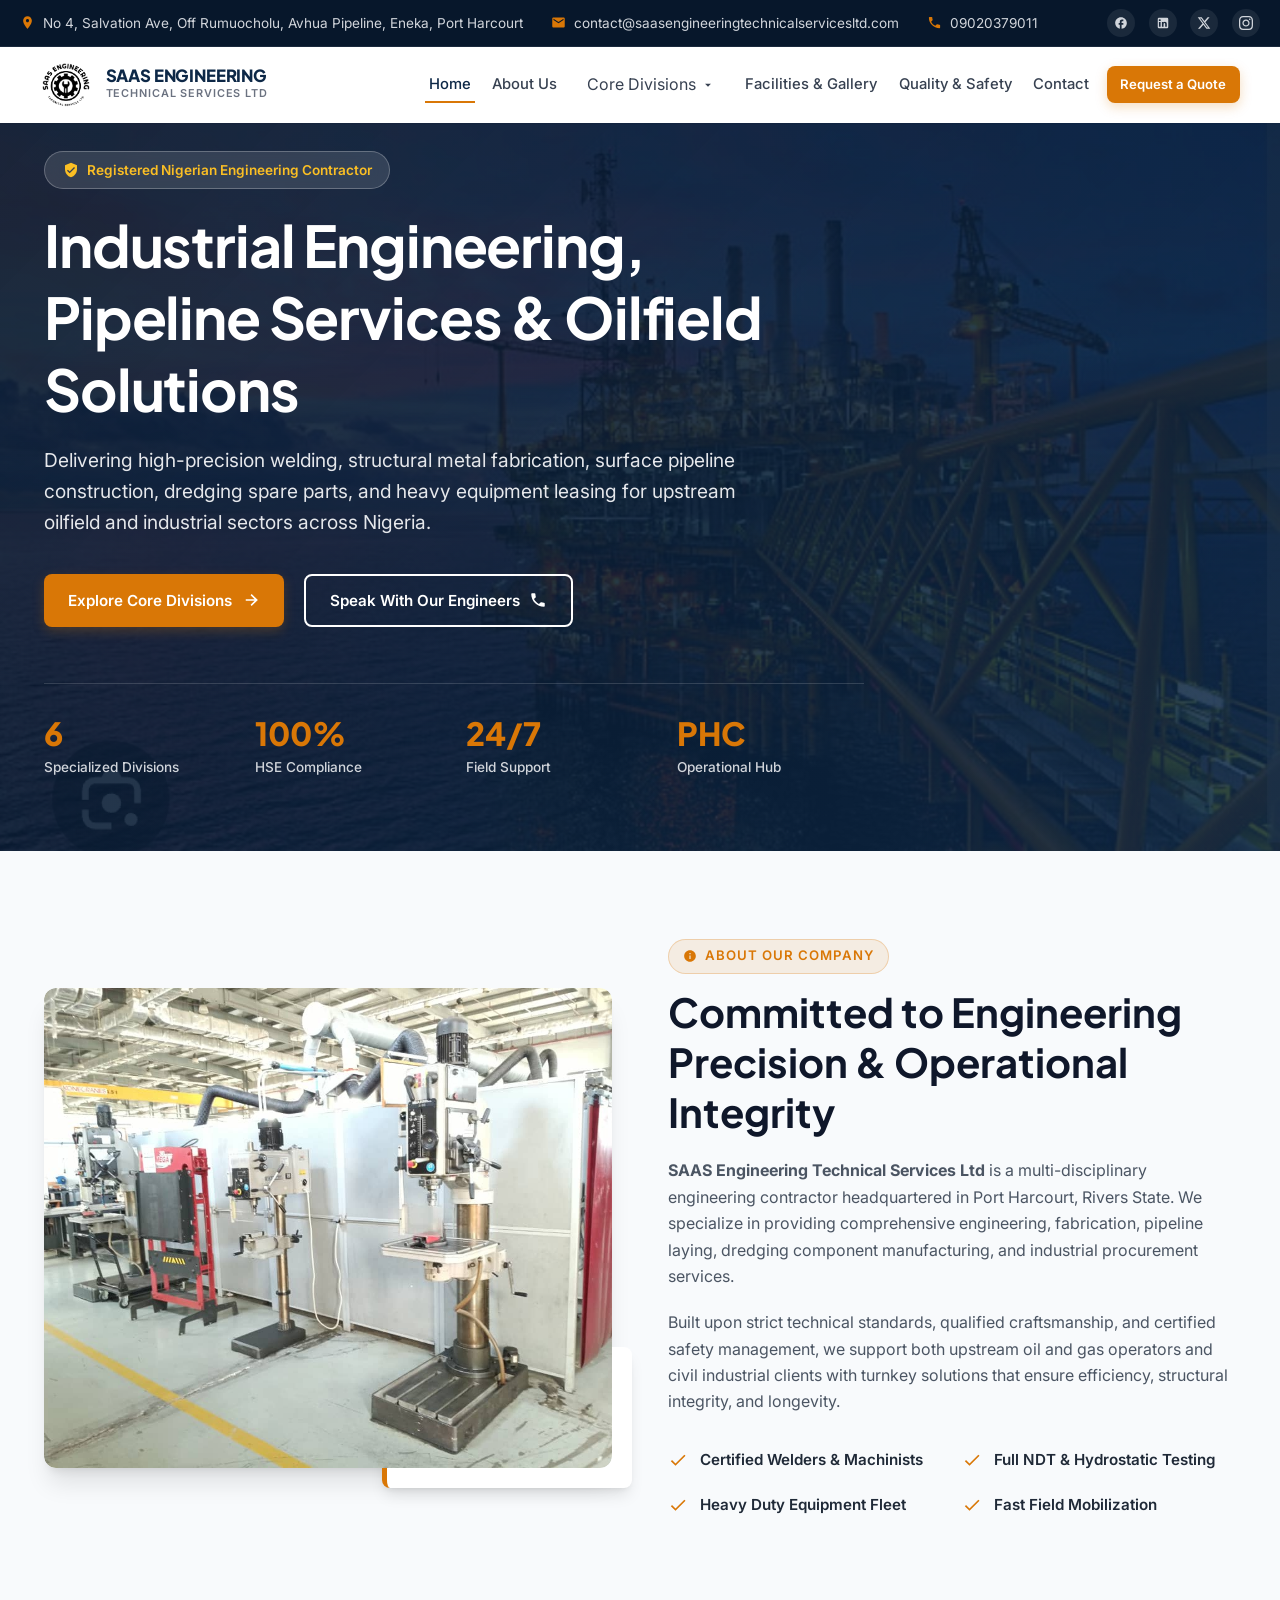
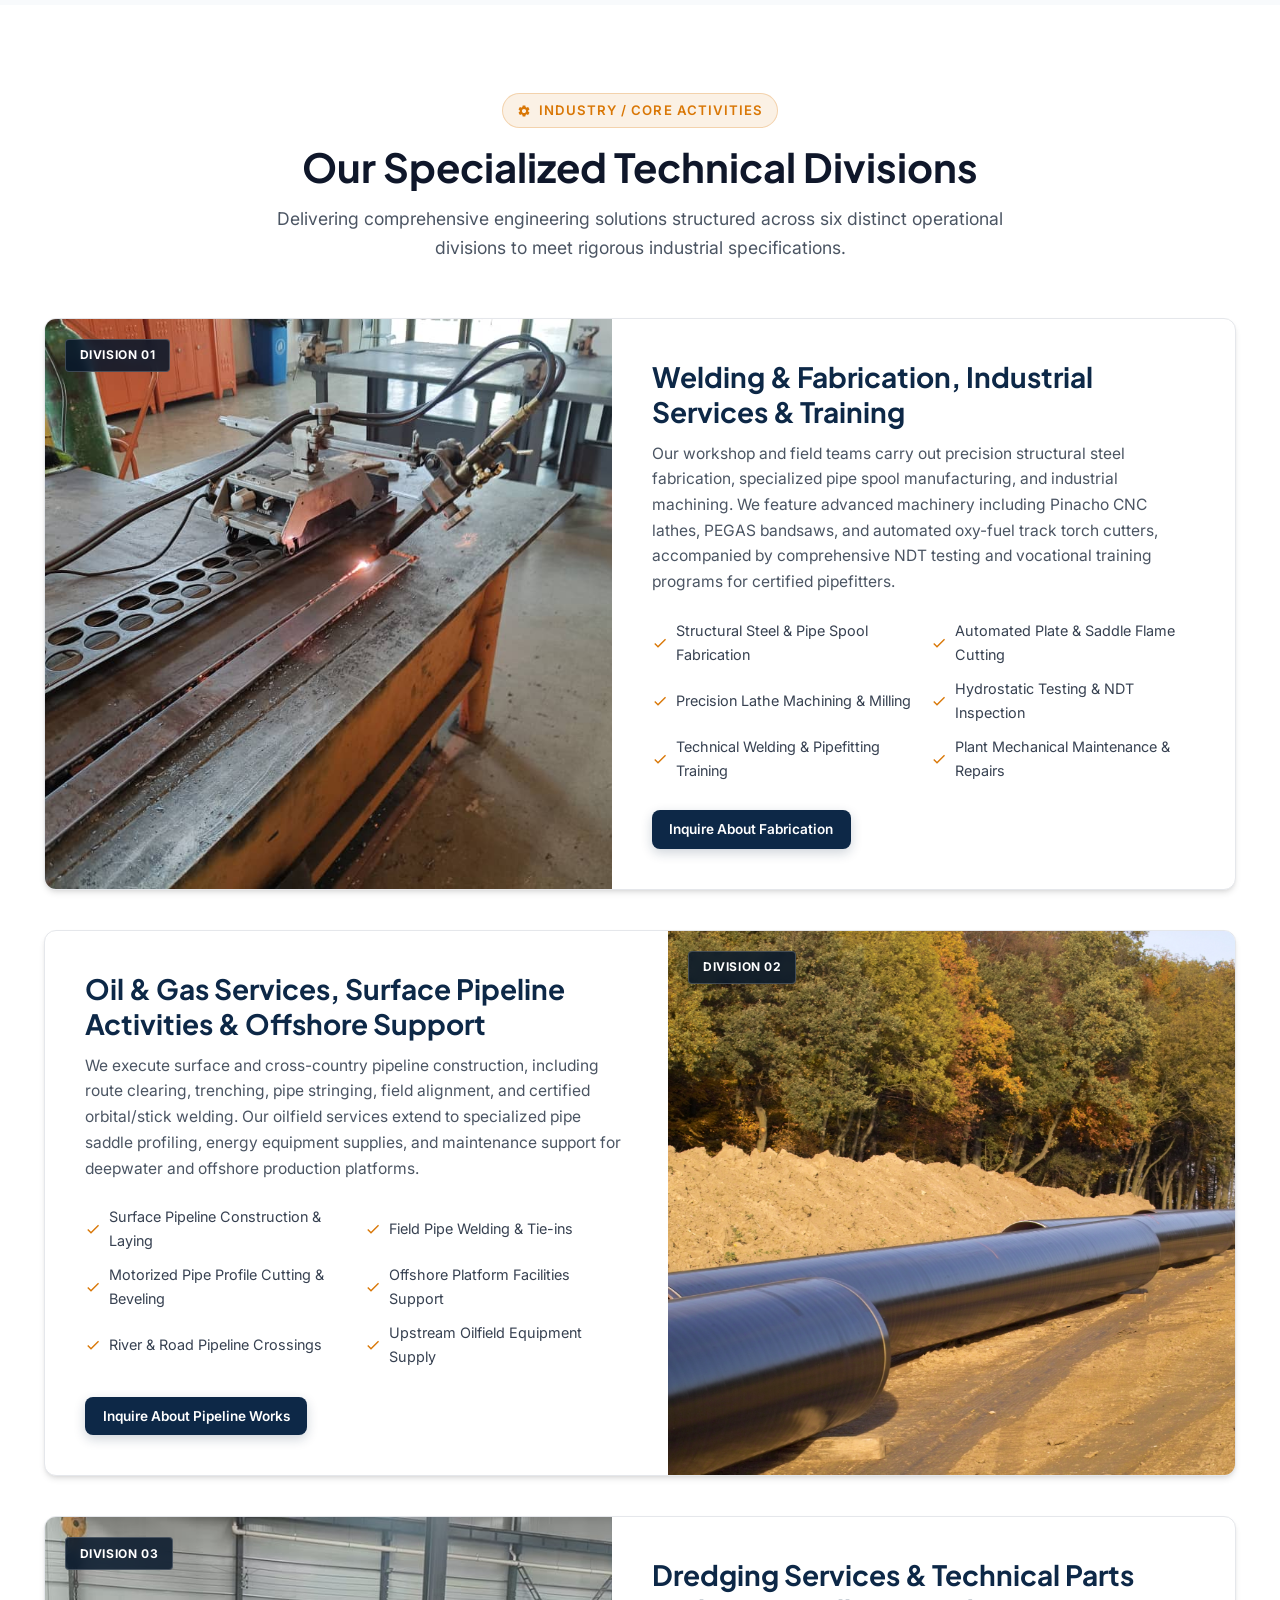
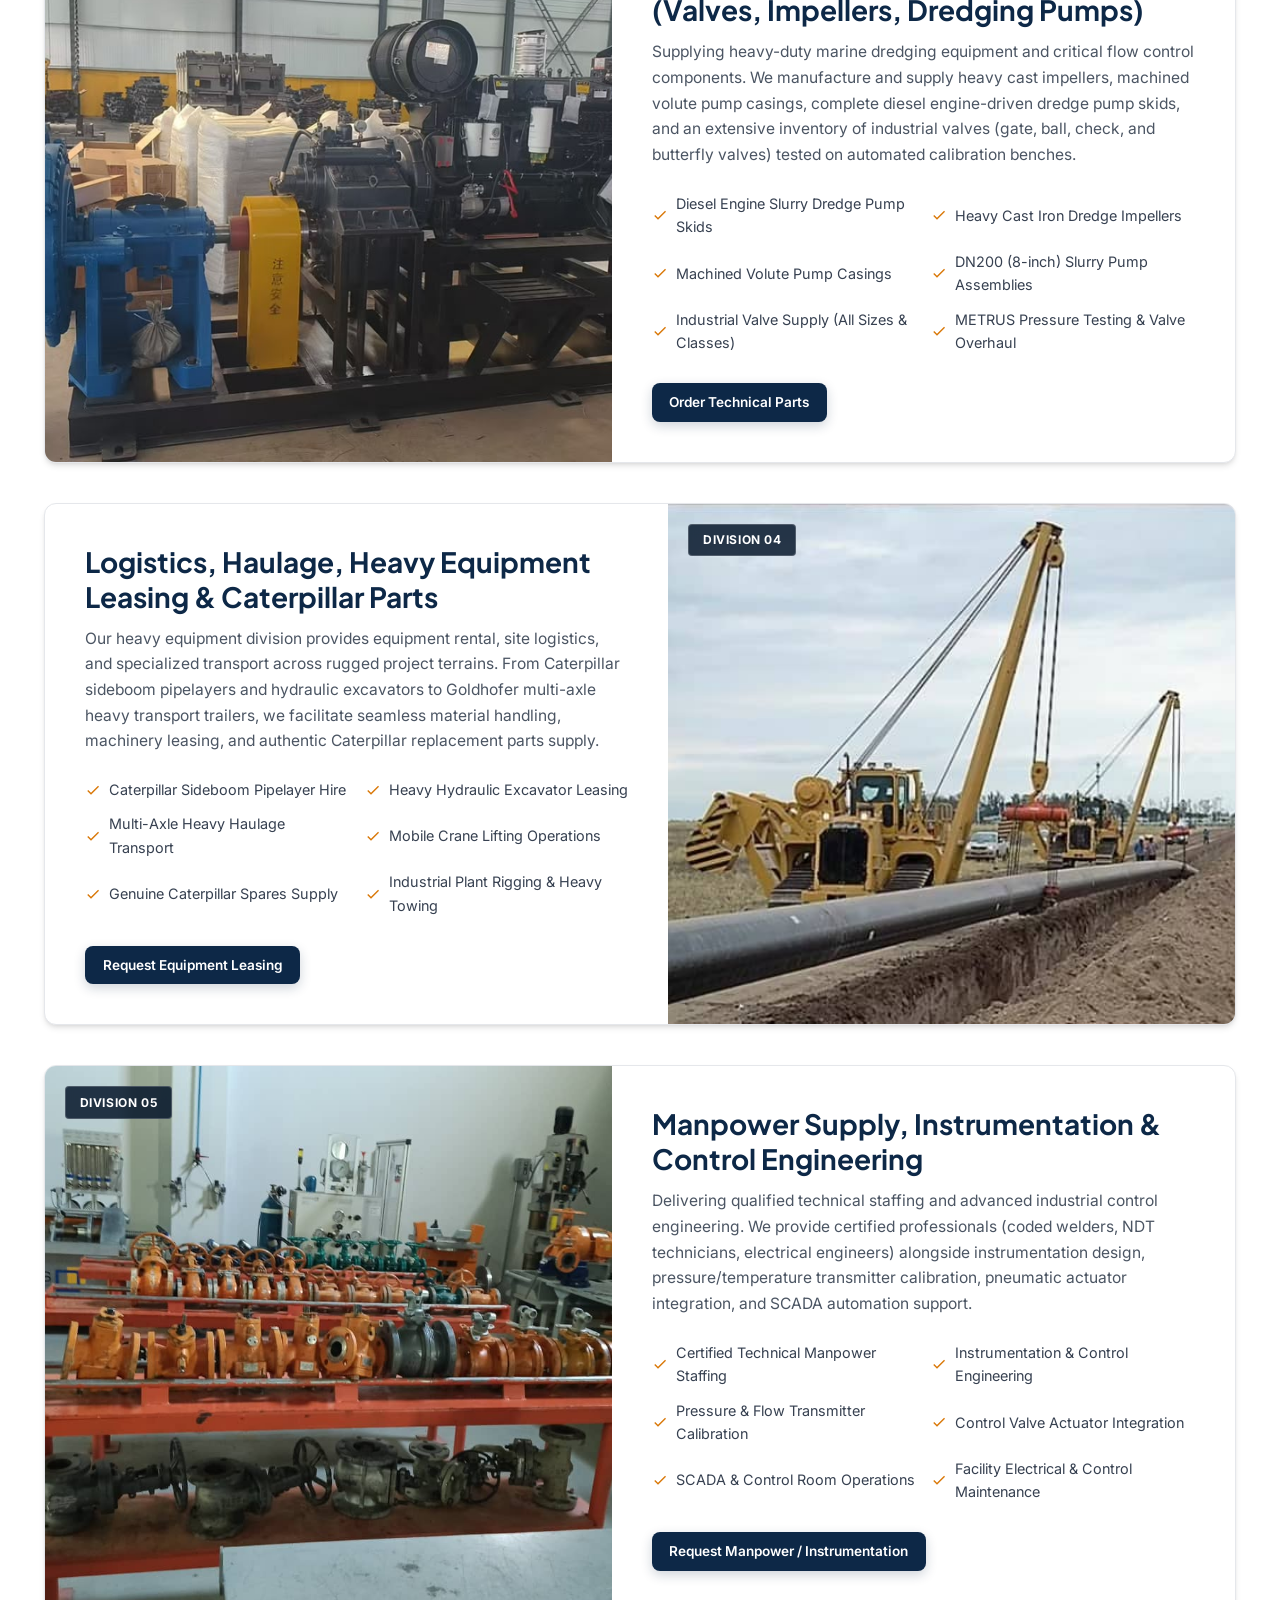
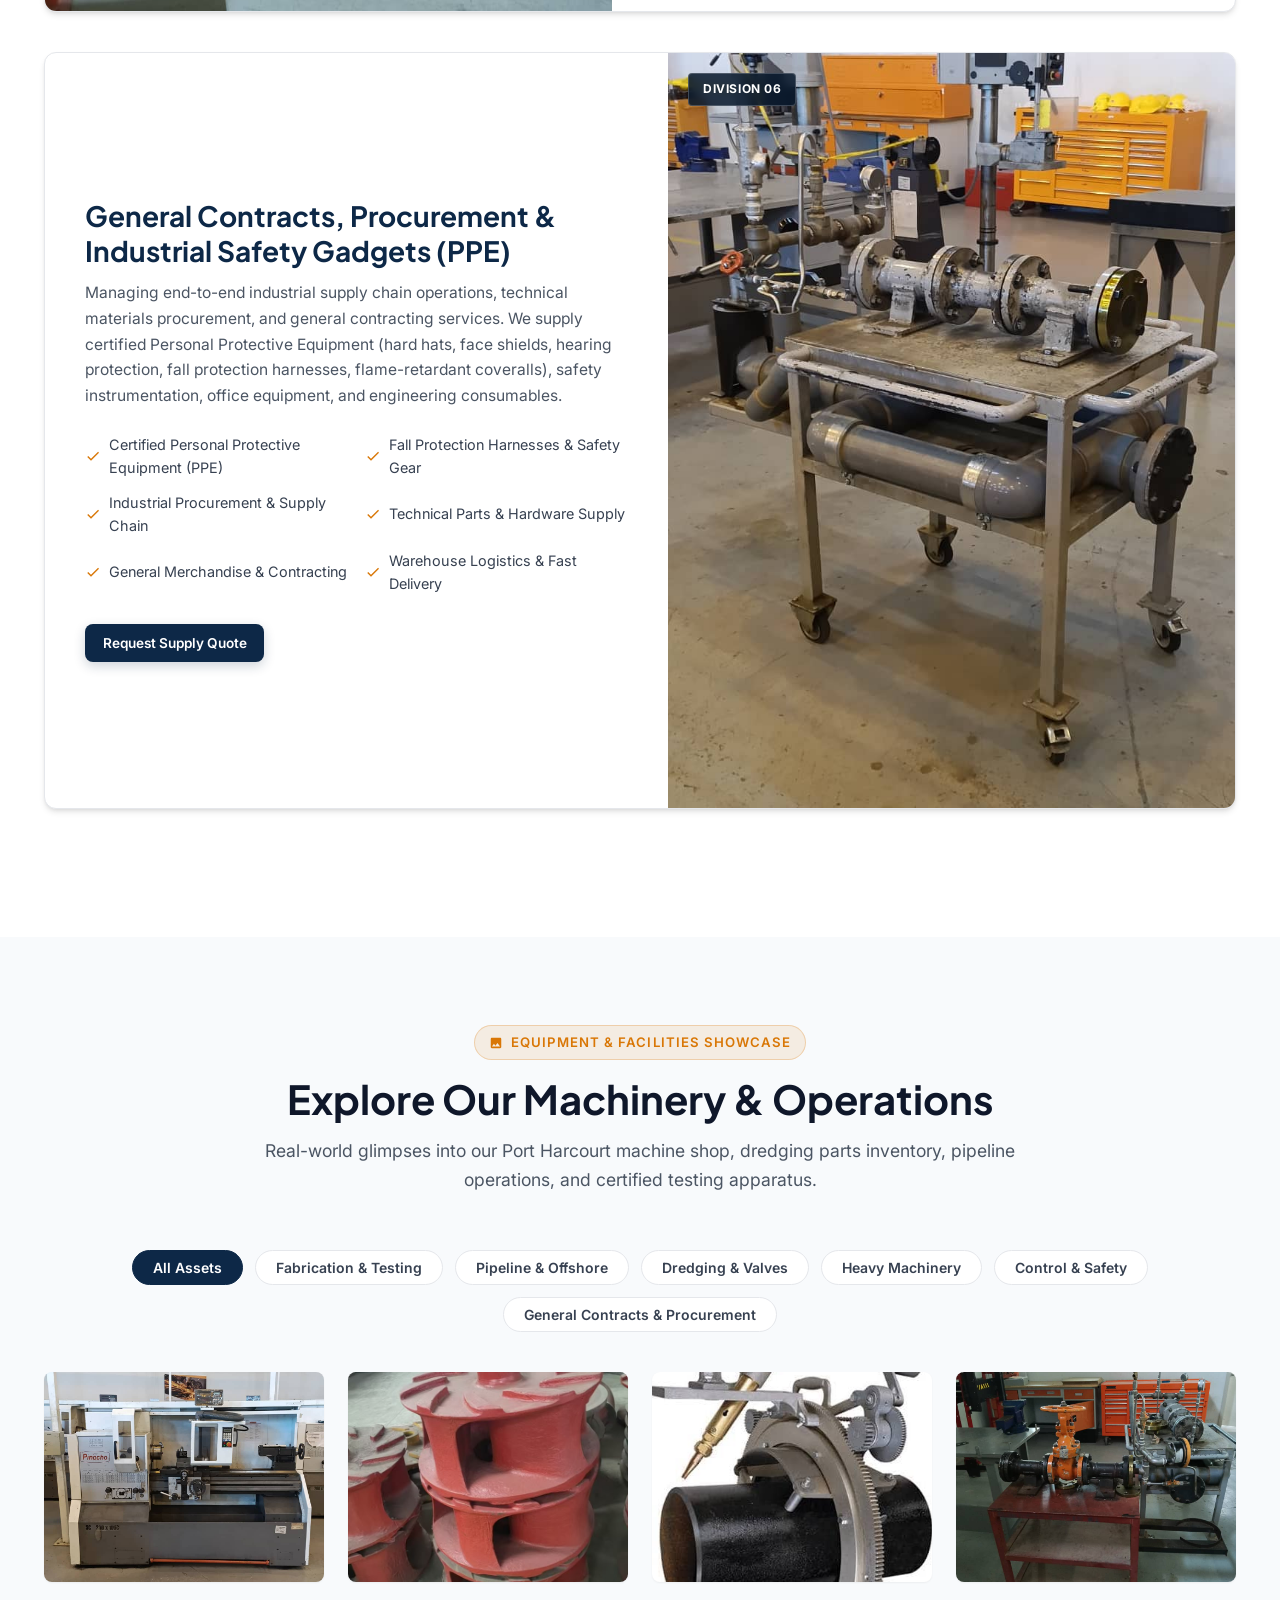
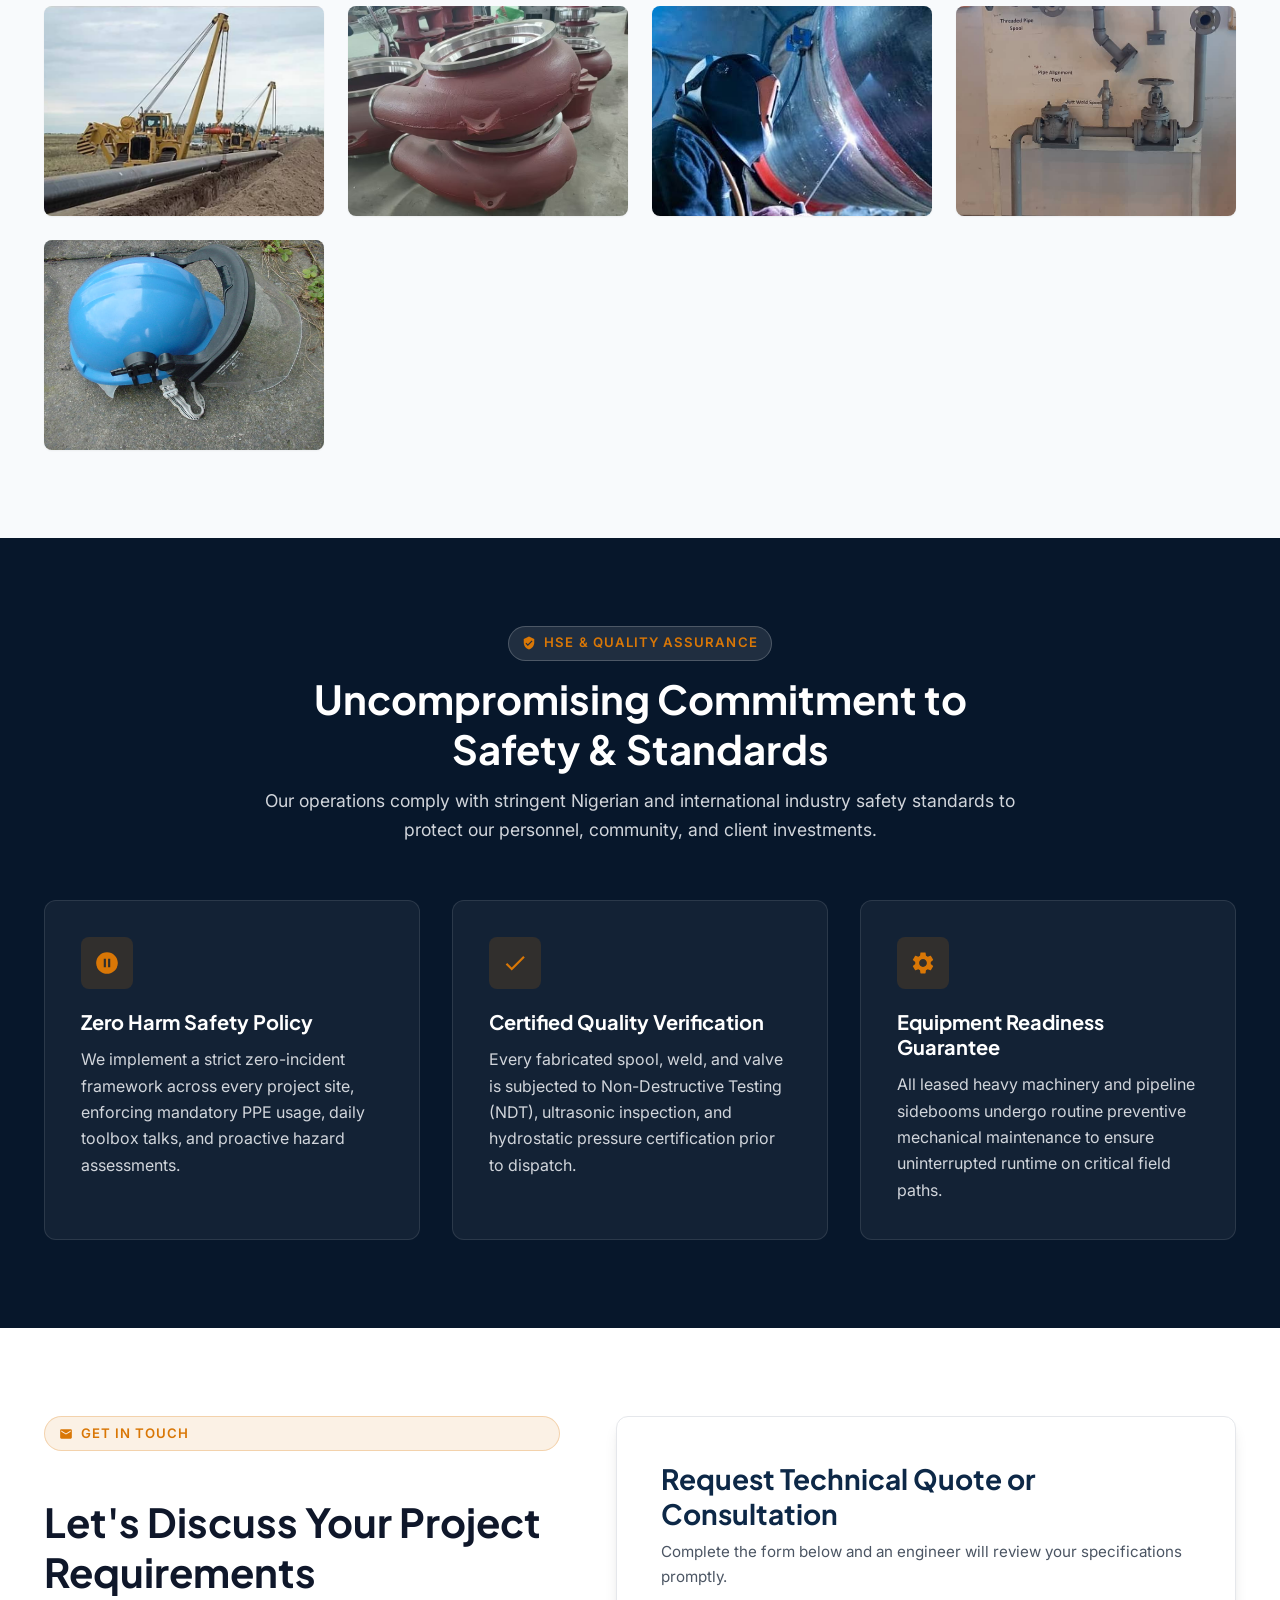
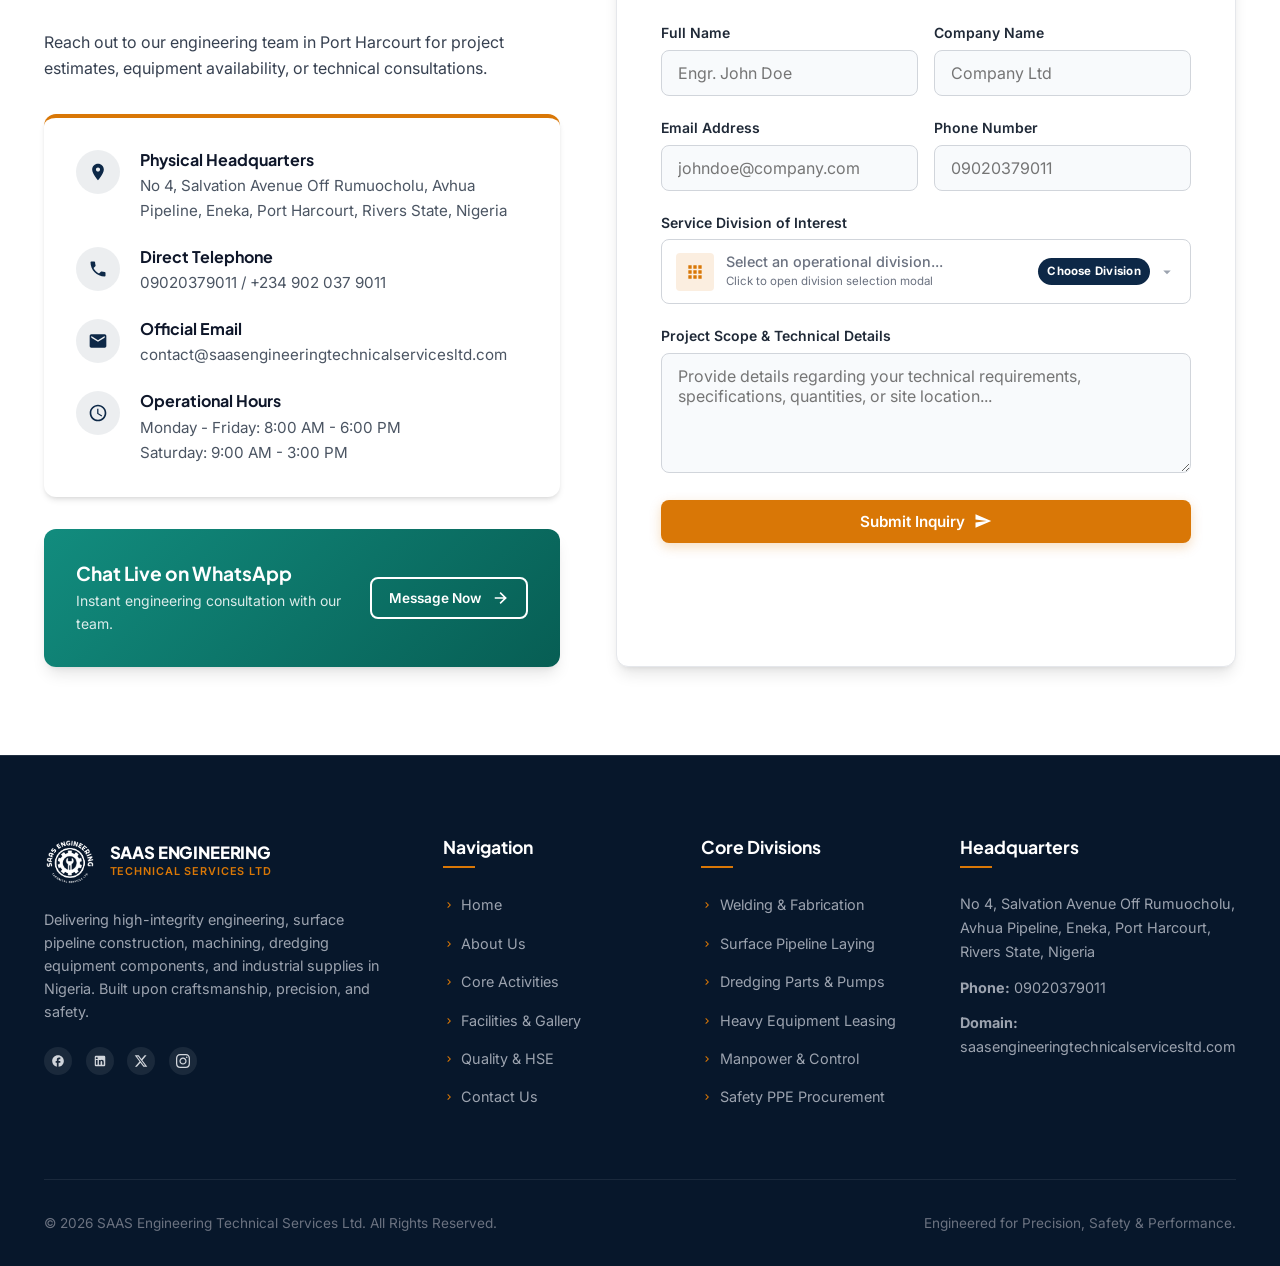
==== commit bf0f5775: "Allow up to 3 facility showcase photos with admin multi-slot manager and interactive public slider" ====
--- a/index.html
+++ b/index.html
@@ -16,7 +16,7 @@
   <link href="https://fonts.googleapis.com/css2?family=Inter:wght@400;500;600;700&family=Plus+Jakarta+Sans:wght@600;700;800&display=swap" rel="stylesheet">
   
   <!-- Stylesheet -->
-  <link rel="stylesheet" href="assets/css/styles.css?v=2.7.8">
+  <link rel="stylesheet" href="assets/css/styles.css?v=2.8.0">
 
   <!-- Supabase Client (must load before cms-sync.js and main.js) -->
   <script src="assets/js/supabase-client.js"></script>
@@ -148,8 +148,28 @@
     <section class="section section-bg-light" id="about">
       <div class="container">
         <div class="about-grid">
-          <div class="about-image-wrapper">
-            <img src="assets/images/1_Welding_Fabrication_Industrial_Services_Training/industrial_fabrication_machine_shop_facility.jpeg" alt="SAAS Engineering Fabrication Machine Shop Facility" class="about-main-img" id="aboutMainImg">
+          <div class="about-image-wrapper" id="aboutSliderWrapper">
+            <div class="about-slider-container" id="aboutSliderContainer">
+              <div class="about-slide active" data-index="0">
+                <img src="assets/images/1_Welding_Fabrication_Industrial_Services_Training/industrial_fabrication_machine_shop_facility.jpeg" alt="SAAS Engineering Fabrication Machine Shop Facility" class="about-main-img" id="aboutMainImg">
+              </div>
+            </div>
+
+            <!-- Showcase Slider Controls (active when multiple photos exist) -->
+            <button type="button" class="about-slider-btn prev" id="aboutSlidePrev" aria-label="Previous Photo" style="display: none;">
+              <svg viewBox="0 0 24 24" width="20" height="20" fill="currentColor"><path d="M15.41 7.41L14 6l-6 6 6 6 1.41-1.41L10.83 12z"/></svg>
+            </button>
+            <button type="button" class="about-slider-btn next" id="aboutSlideNext" aria-label="Next Photo" style="display: none;">
+              <svg viewBox="0 0 24 24" width="20" height="20" fill="currentColor"><path d="M10 6L8.59 7.41 13.17 12l-4.58 4.59L10 18l6-6z"/></svg>
+            </button>
+
+            <div class="about-slider-counter" id="aboutSliderCounter" style="display: none;">
+              <svg viewBox="0 0 24 24" width="13" height="13" fill="currentColor"><path d="M21 19V5c0-1.1-.9-2-2-2H5c-1.1 0-2 .9-2 2v14c0 1.1.9 2 2 2h14c1.1 0 2-.9 2-2zM8.5 13.5l2.5 3.01L14.5 12l4.5 6H5l3.5-4.5z"/></svg>
+              <span id="aboutSlideCountText">1 / 1</span>
+            </div>
+
+            <div class="about-slider-dots" id="aboutSliderDots" style="display: none;"></div>
+
             <div class="about-badge-card" id="aboutBadgeCard">
               <h4 id="aboutBadgeTitle">Modern Facility</h4>
               <p id="aboutBadgeDesc">Fully equipped machine shop with CNC lathes, milling tools, and automated cutting rigs.</p>
@@ -578,25 +598,30 @@
             </div>
 
             <form id="quoteForm">
+              <!-- Honeypot anti-bot trap to protect Supabase database against automated spam -->
+              <div style="display:none !important; position:absolute; left:-9999px;" aria-hidden="true">
+                <input type="text" name="bot_honey_check" id="botHoneyCheck" tabindex="-1" autocomplete="off">
+              </div>
+
               <div class="form-row">
                 <div class="form-group">
                   <label for="fullName" class="form-label">Full Name</label>
-                  <input type="text" id="fullName" class="form-control" placeholder="Engr. John Doe" required>
+                  <input type="text" id="fullName" class="form-control" placeholder="Engr. John Doe" maxlength="100" required>
                 </div>
                 <div class="form-group">
                   <label for="companyName" class="form-label">Company Name</label>
-                  <input type="text" id="companyName" class="form-control" placeholder="Company Ltd" required>
+                  <input type="text" id="companyName" class="form-control" placeholder="Company Ltd" maxlength="150" required>
                 </div>
               </div>
 
               <div class="form-row">
                 <div class="form-group">
                   <label for="emailAddress" class="form-label">Email Address</label>
-                  <input type="email" id="emailAddress" class="form-control" placeholder="johndoe@company.com" required>
+                  <input type="email" id="emailAddress" class="form-control" placeholder="johndoe@company.com" maxlength="120" required>
                 </div>
                 <div class="form-group">
                   <label for="phoneNumber" class="form-label">Phone Number</label>
-                  <input type="tel" id="phoneNumber" class="form-control" placeholder="09020379011" required>
+                  <input type="tel" id="phoneNumber" class="form-control" placeholder="09020379011" maxlength="40" required>
                 </div>
               </div>
 
@@ -622,7 +647,7 @@
 
               <div class="form-group">
                 <label for="projectScope" class="form-label">Project Scope & Technical Details</label>
-                <textarea id="projectScope" class="form-control" placeholder="Provide details regarding your technical requirements, specifications, quantities, or site location..." required></textarea>
+                <textarea id="projectScope" class="form-control" placeholder="Provide details regarding your technical requirements, specifications, quantities, or site location..." maxlength="2000" required></textarea>
               </div>
 
               <button type="submit" class="btn btn-accent" style="width: 100%;">
@@ -976,6 +1001,6 @@
 
   <!-- Scripts -->
   <script src="assets/js/main.js?v=2.7.8"></script>
-  <script src="assets/js/cms-sync.js?v=2.7.9"></script>
+  <script src="assets/js/cms-sync.js?v=2.8.0"></script>
 </body>
 </html>
--- a/assets/css/styles.css
+++ b/assets/css/styles.css
@@ -738,12 +738,130 @@
   position: relative;
 }
 
+.about-slider-container {
+  position: relative;
+  width: 100%;
+  height: 480px;
+  border-radius: var(--radius-lg);
+  overflow: hidden;
+  box-shadow: var(--shadow-xl);
+  background: var(--navy-900);
+}
+
+.about-slide {
+  position: absolute;
+  inset: 0;
+  width: 100%;
+  height: 100%;
+  opacity: 0;
+  visibility: hidden;
+  transition: opacity 0.45s ease-in-out, visibility 0.45s ease-in-out;
+}
+
+.about-slide.active {
+  opacity: 1;
+  visibility: visible;
+  z-index: 1;
+}
+
+.about-slide img,
 .about-main-img {
   border-radius: var(--radius-lg);
-  box-shadow: var(--shadow-xl);
   width: 100%;
-  height: 480px;
+  height: 100%;
   object-fit: cover;
+  display: block;
+}
+
+.about-slider-btn {
+  position: absolute;
+  top: 50%;
+  transform: translateY(-50%);
+  width: 38px;
+  height: 38px;
+  border-radius: 50%;
+  background: rgba(10, 25, 47, 0.75);
+  backdrop-filter: blur(4px);
+  color: var(--white);
+  border: 1px solid rgba(255, 255, 255, 0.25);
+  display: flex;
+  align-items: center;
+  justify-content: center;
+  cursor: pointer;
+  z-index: 10;
+  transition: all 0.2s ease;
+  box-shadow: 0 4px 12px rgba(0, 0, 0, 0.25);
+}
+
+.about-slider-btn:hover {
+  background: var(--accent);
+  color: var(--navy-900);
+  border-color: var(--accent);
+  transform: translateY(-50%) scale(1.08);
+}
+
+.about-slider-btn.prev {
+  left: 12px;
+}
+
+.about-slider-btn.next {
+  right: 12px;
+}
+
+.about-slider-counter {
+  position: absolute;
+  top: 14px;
+  left: 14px;
+  background: rgba(10, 25, 47, 0.8);
+  backdrop-filter: blur(6px);
+  color: var(--white);
+  border: 1px solid rgba(255, 255, 255, 0.2);
+  padding: 0.25rem 0.65rem;
+  border-radius: 9999px;
+  font-size: 0.75rem;
+  font-weight: 700;
+  display: inline-flex;
+  align-items: center;
+  gap: 0.35rem;
+  z-index: 10;
+  letter-spacing: 0.04em;
+  box-shadow: 0 2px 8px rgba(0, 0, 0, 0.2);
+}
+
+.about-slider-counter svg {
+  fill: var(--accent);
+}
+
+.about-slider-dots {
+  position: absolute;
+  bottom: 16px;
+  left: 18px;
+  display: flex;
+  align-items: center;
+  gap: 6px;
+  z-index: 10;
+}
+
+.about-dot {
+  width: 8px;
+  height: 8px;
+  border-radius: 50%;
+  background: rgba(255, 255, 255, 0.55);
+  border: 1px solid rgba(0, 0, 0, 0.15);
+  cursor: pointer;
+  transition: all 0.25s ease;
+  padding: 0;
+}
+
+.about-dot:hover {
+  background: rgba(255, 255, 255, 0.9);
+}
+
+.about-dot.active {
+  width: 22px;
+  border-radius: 9999px;
+  background: var(--accent);
+  box-shadow: 0 0 8px rgba(217, 119, 6, 0.6);
 }
 
 .about-badge-card {
@@ -1723,9 +1841,10 @@
     display: none !important;
   }
 
-  /* Permanently fix site header at the top during scroll whenever hamburger menu is active */
+  /* Sticky site header at top of viewport with zero gap */
   .site-header {
-    position: fixed !important;
+    position: -webkit-sticky !important;
+    position: sticky !important;
     top: 0 !important;
     left: 0 !important;
     width: 100% !important;
@@ -1733,7 +1852,7 @@
   }
 
   body {
-    padding-top: 76px;
+    padding-top: 0 !important;
   }
 
   .hero {
@@ -1922,8 +2041,20 @@
     max-width: 100%;
   }
   
-  .about-main-img {
+  .about-main-img,
+  .about-slider-container {
     height: 360px;
+  }
+  
+  .about-slider-btn {
+    width: 34px;
+    height: 34px;
+  }
+  .about-slider-btn.prev {
+    left: 8px;
+  }
+  .about-slider-btn.next {
+    right: 8px;
   }
   
   .division-card, .division-card.reverse {
@@ -2139,7 +2270,7 @@
 
 @media (max-width: 480px) {
   body {
-    padding-top: 58px;
+    padding-top: 0 !important;
   }
 
   .container {
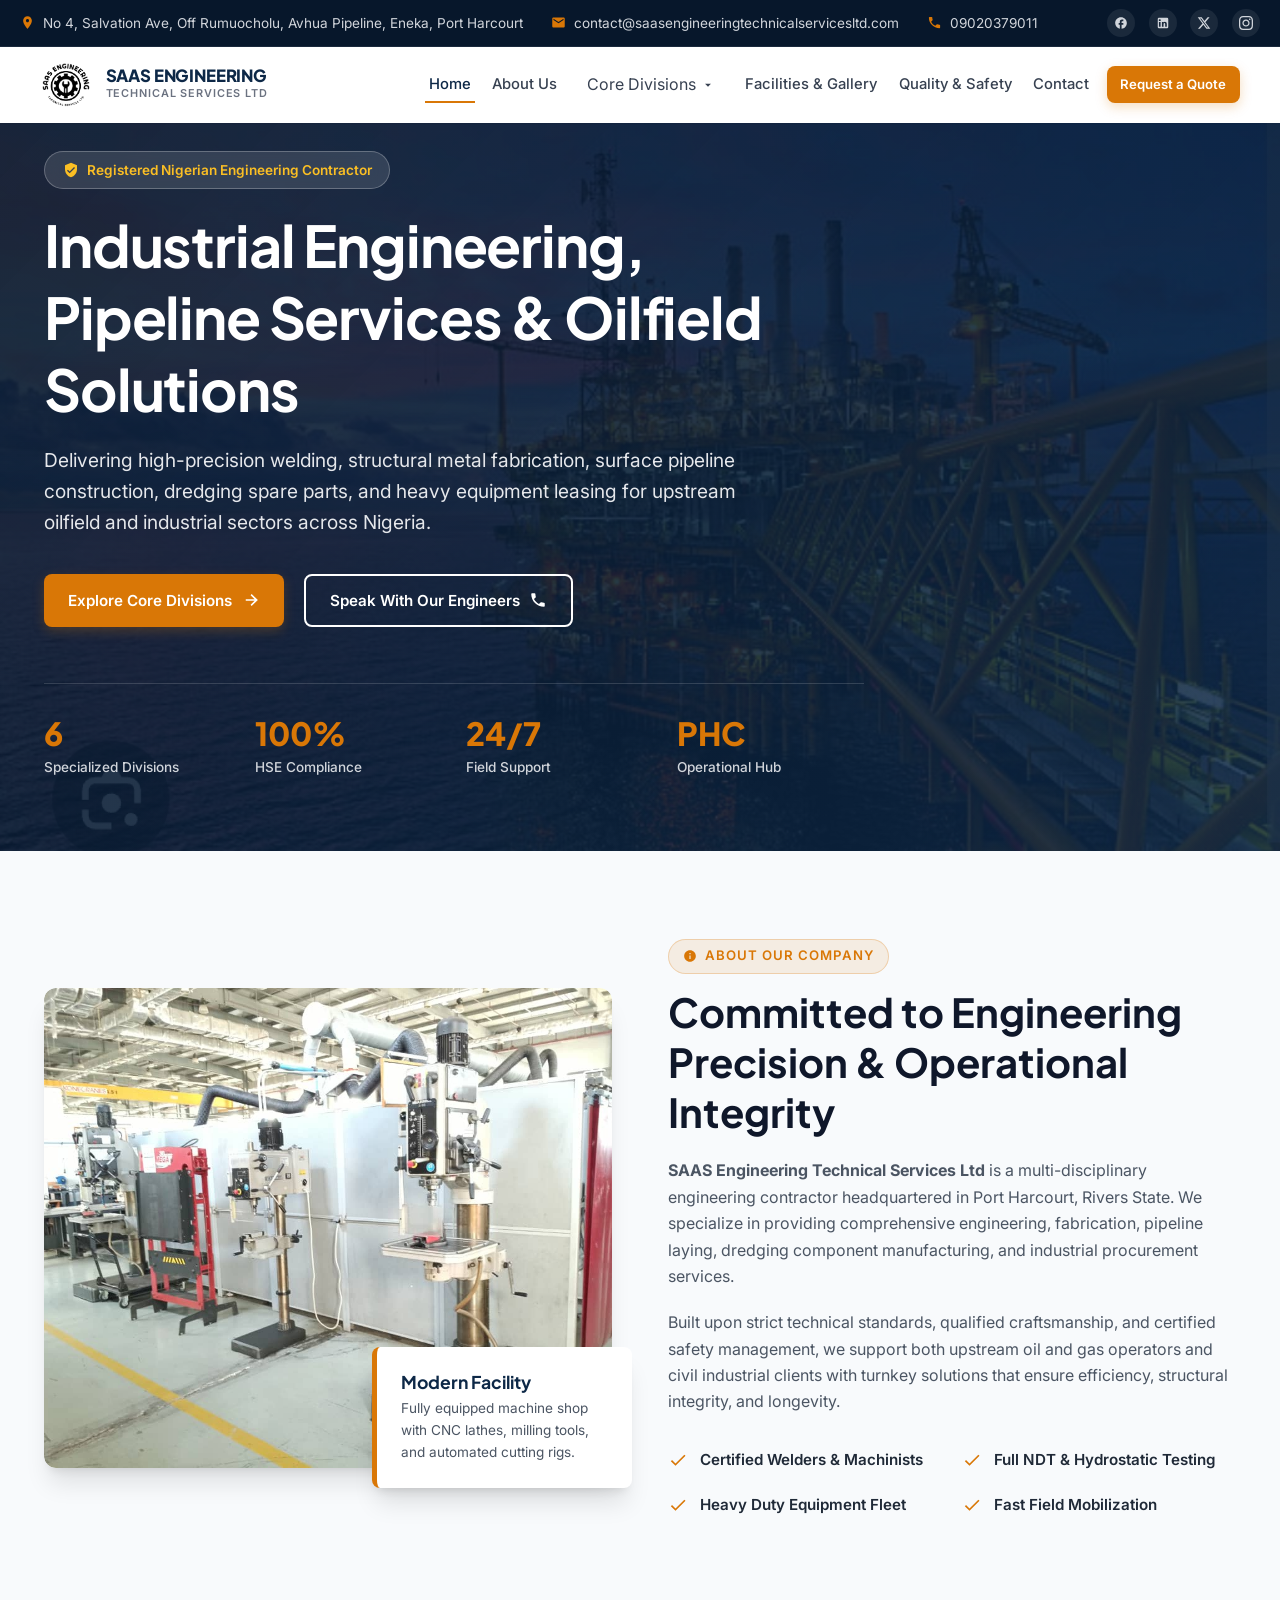
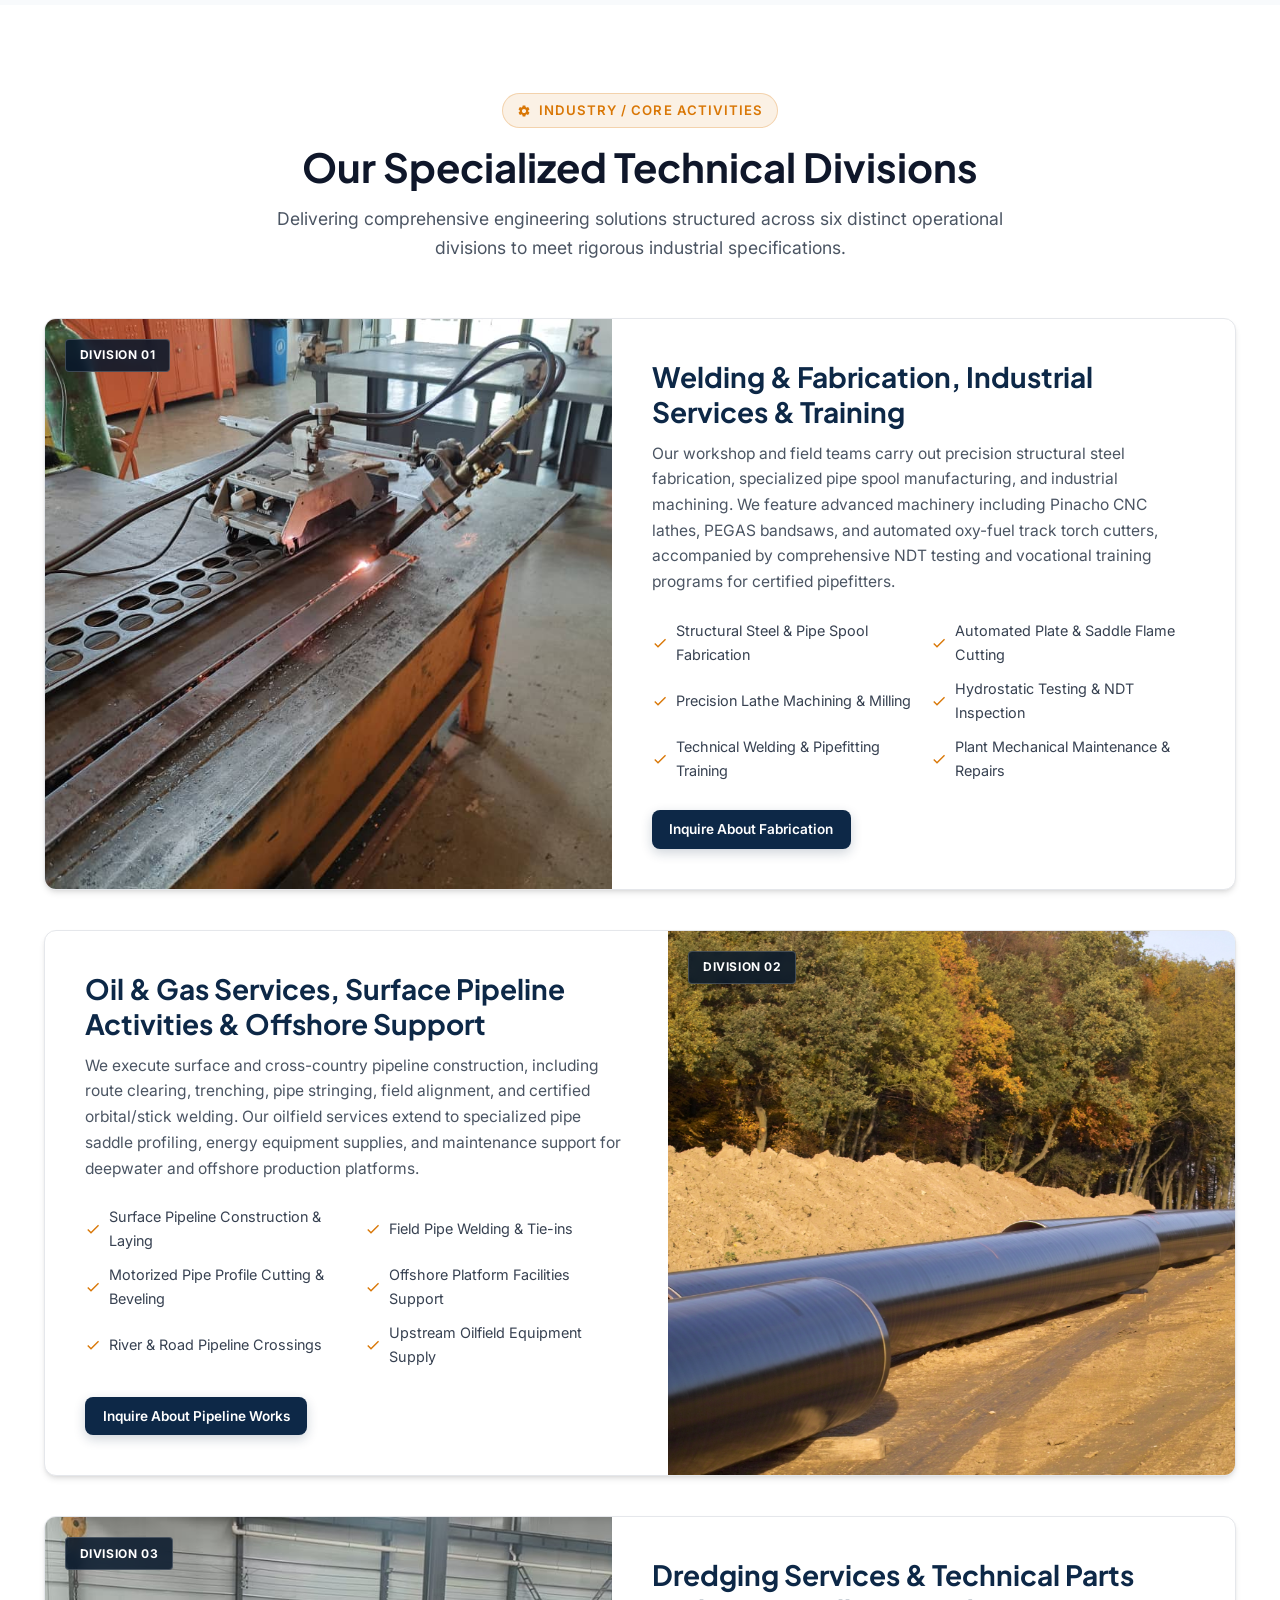
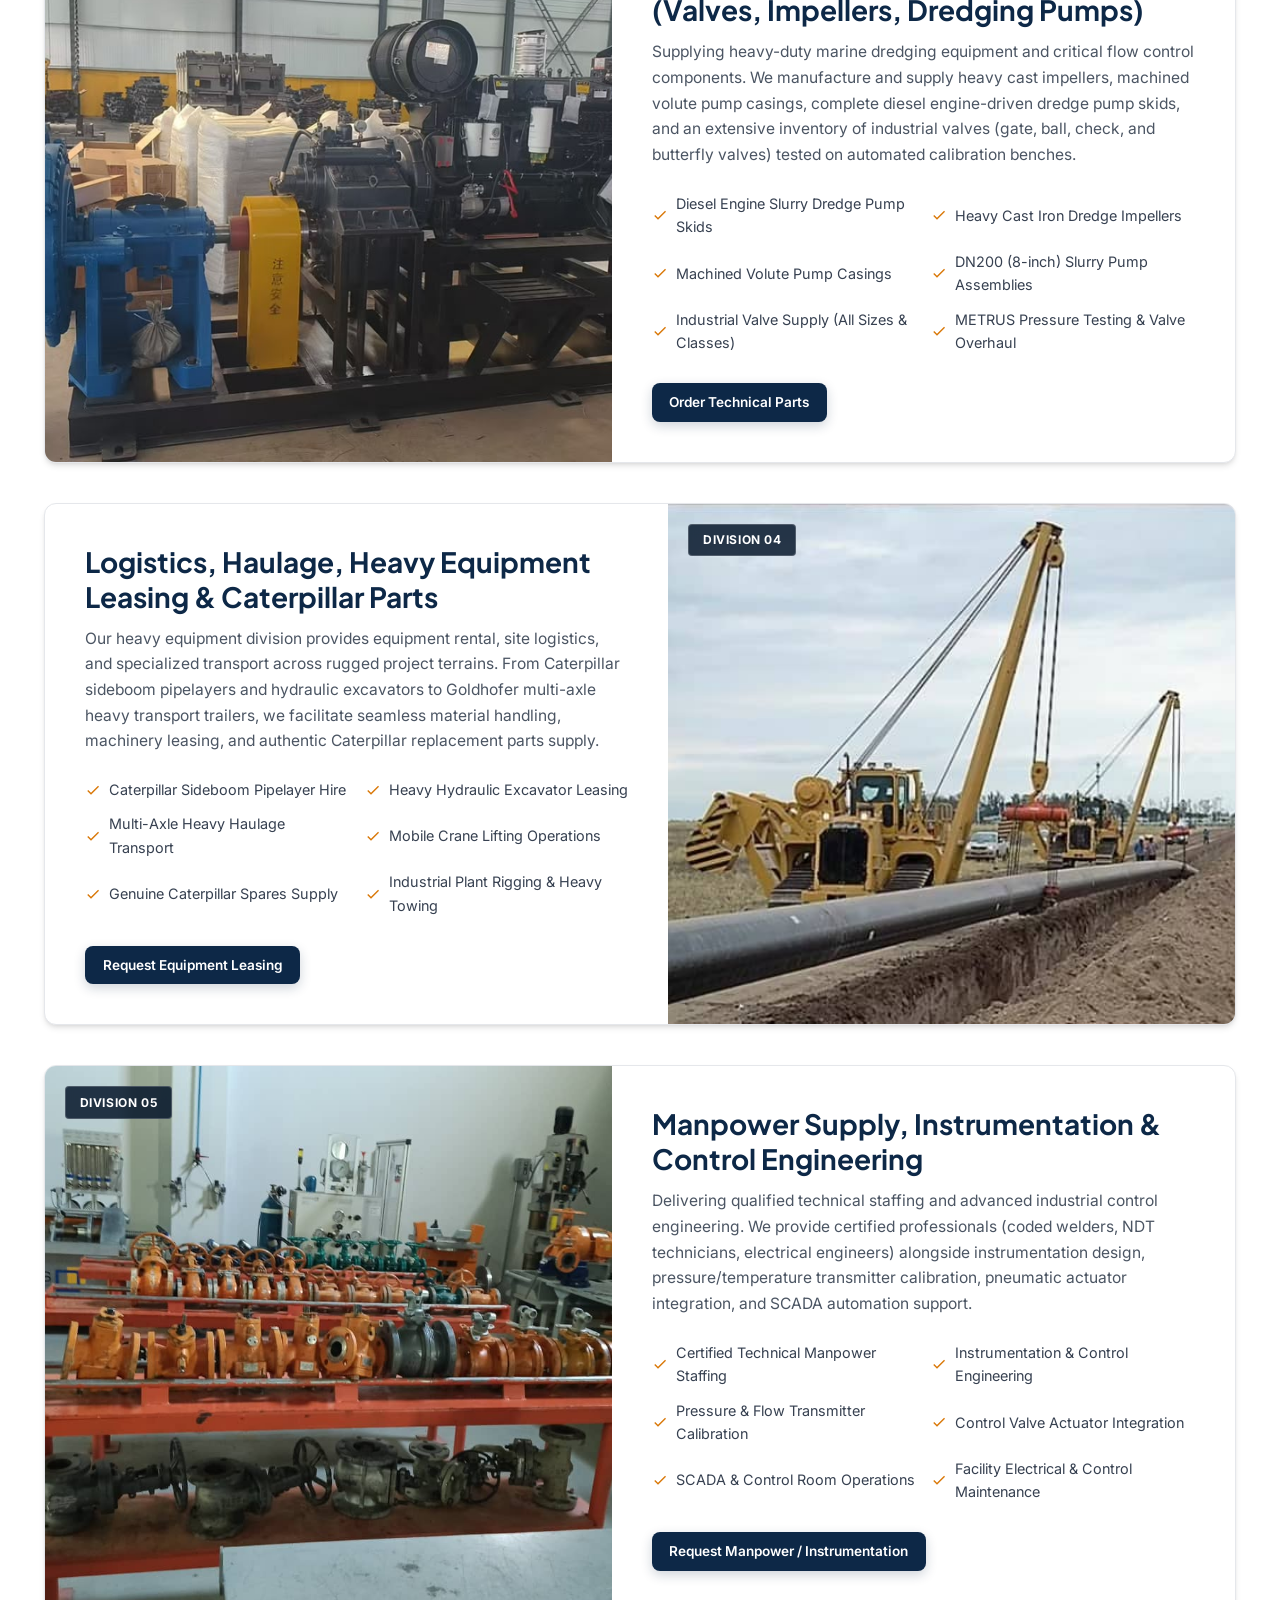
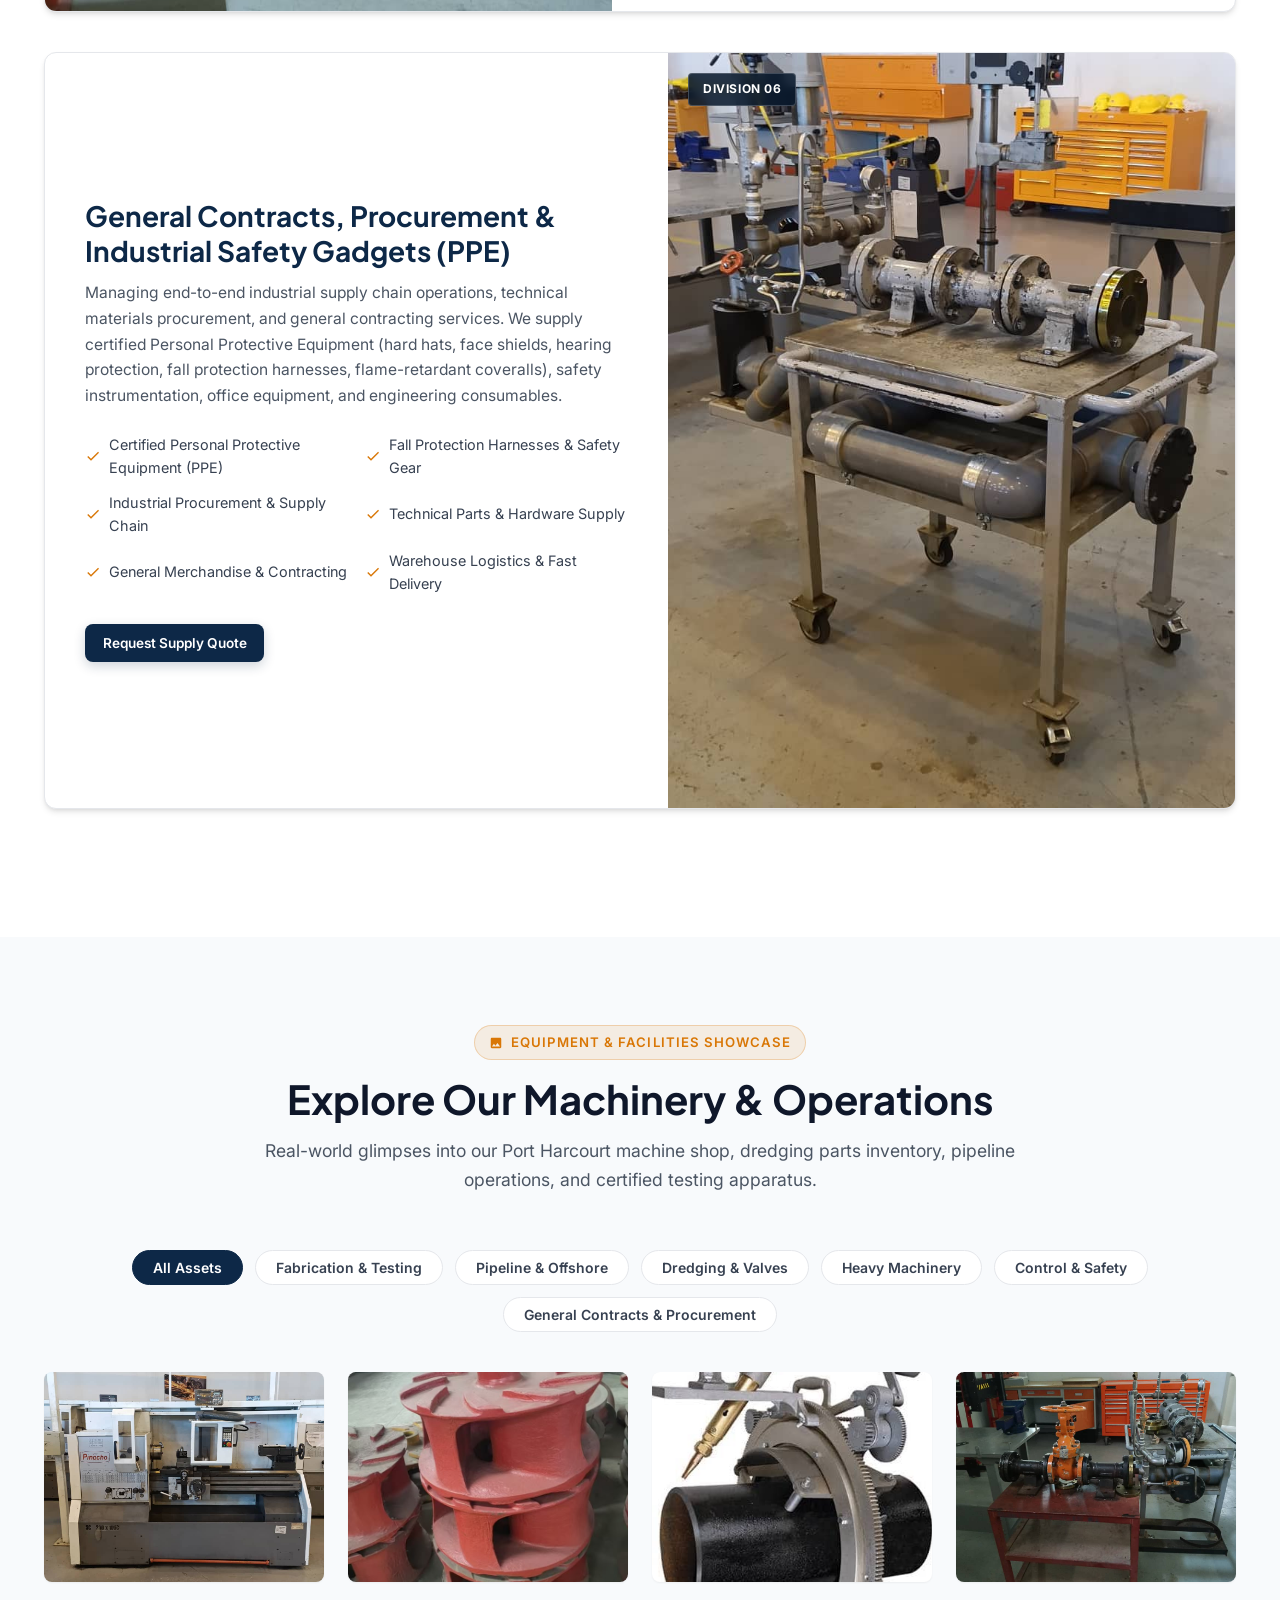
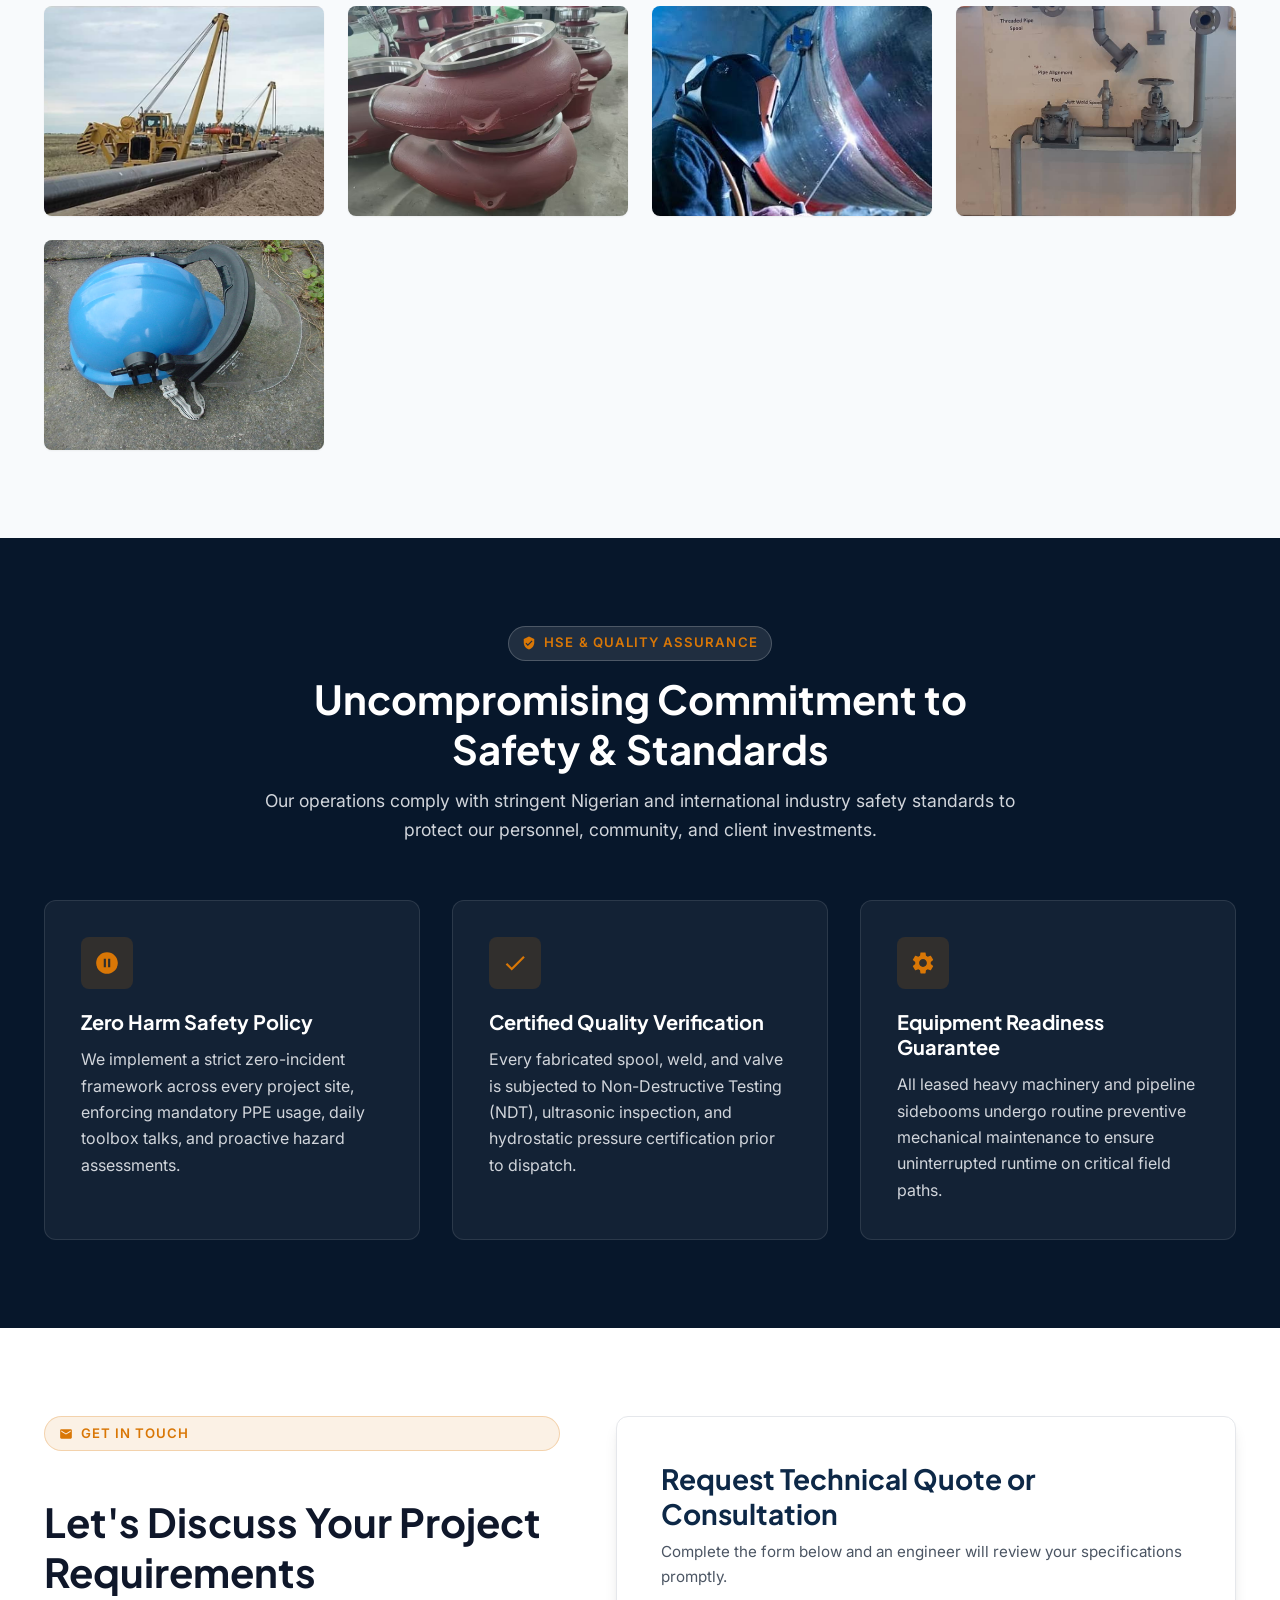
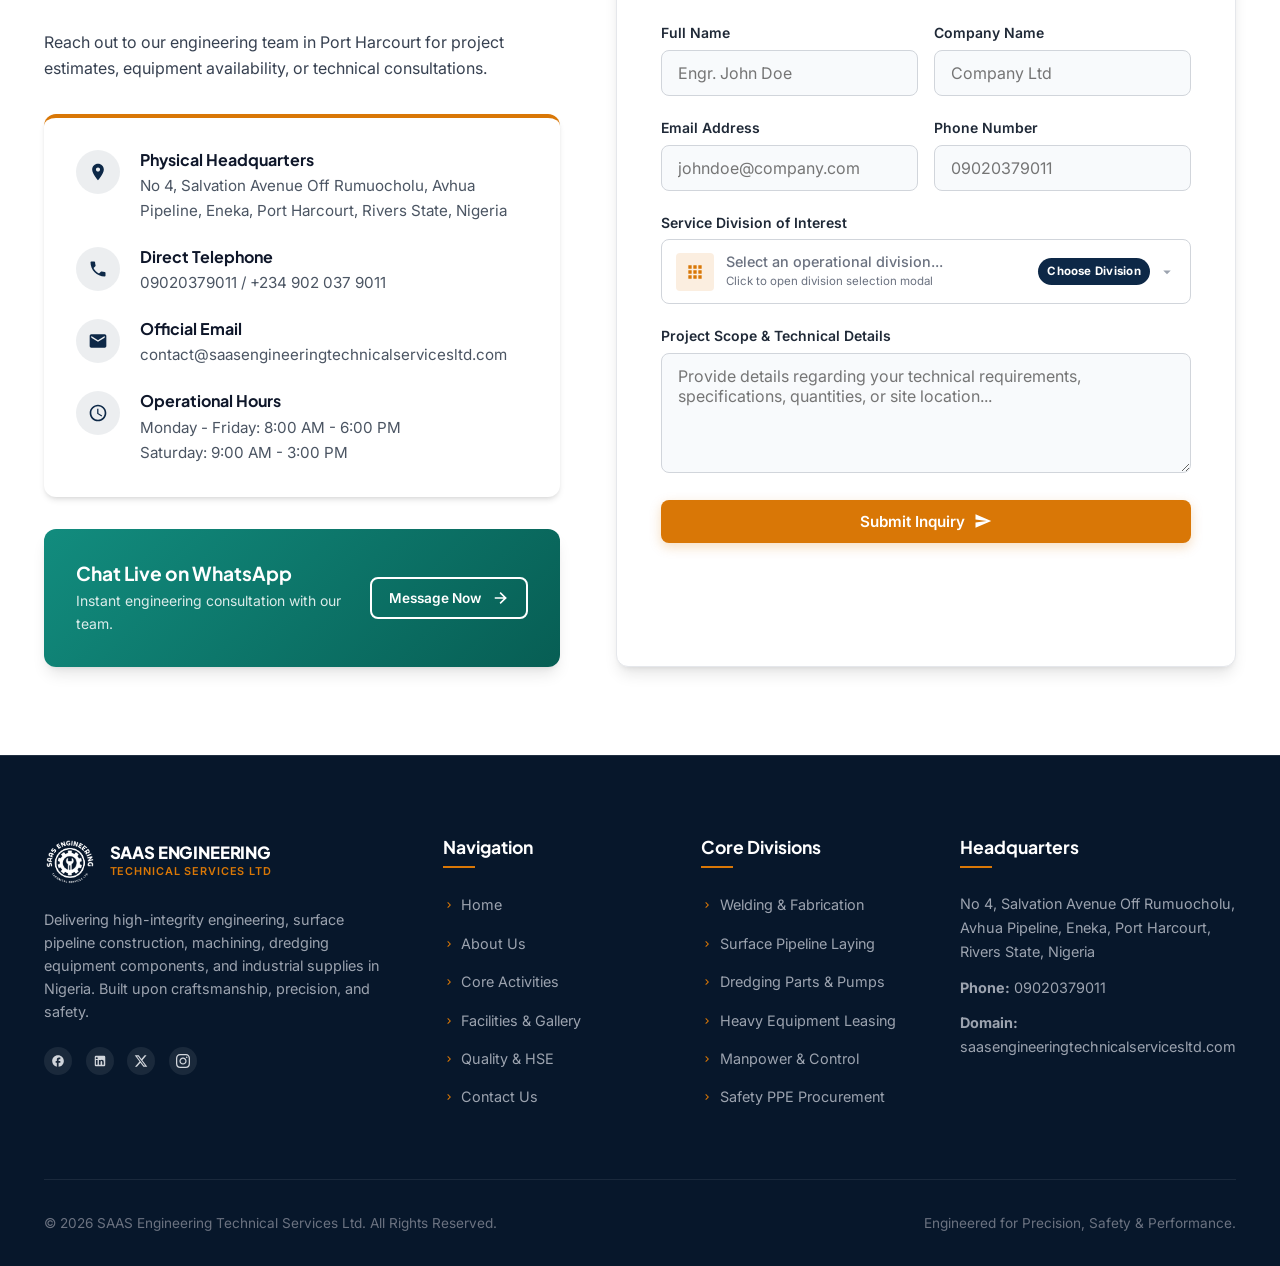
==== commit f8de8827: "Display facility showcase photos individually stacked (1, 2, 3) and ensure floating badge is in fron" ====
--- a/index.html
+++ b/index.html
@@ -16,7 +16,7 @@
   <link href="https://fonts.googleapis.com/css2?family=Inter:wght@400;500;600;700&family=Plus+Jakarta+Sans:wght@600;700;800&display=swap" rel="stylesheet">
   
   <!-- Stylesheet -->
-  <link rel="stylesheet" href="assets/css/styles.css?v=2.8.0">
+  <link rel="stylesheet" href="assets/css/styles.css?v=2.8.1">
 
   <!-- Supabase Client (must load before cms-sync.js and main.js) -->
   <script src="assets/js/supabase-client.js"></script>
@@ -148,27 +148,12 @@
     <section class="section section-bg-light" id="about">
       <div class="container">
         <div class="about-grid">
-          <div class="about-image-wrapper" id="aboutSliderWrapper">
-            <div class="about-slider-container" id="aboutSliderContainer">
-              <div class="about-slide active" data-index="0">
+          <div class="about-image-wrapper" id="aboutImageWrapper">
+            <div class="about-images-list" id="aboutImagesList">
+              <div class="about-photo-card">
                 <img src="assets/images/1_Welding_Fabrication_Industrial_Services_Training/industrial_fabrication_machine_shop_facility.jpeg" alt="SAAS Engineering Fabrication Machine Shop Facility" class="about-main-img" id="aboutMainImg">
               </div>
             </div>
-
-            <!-- Showcase Slider Controls (active when multiple photos exist) -->
-            <button type="button" class="about-slider-btn prev" id="aboutSlidePrev" aria-label="Previous Photo" style="display: none;">
-              <svg viewBox="0 0 24 24" width="20" height="20" fill="currentColor"><path d="M15.41 7.41L14 6l-6 6 6 6 1.41-1.41L10.83 12z"/></svg>
-            </button>
-            <button type="button" class="about-slider-btn next" id="aboutSlideNext" aria-label="Next Photo" style="display: none;">
-              <svg viewBox="0 0 24 24" width="20" height="20" fill="currentColor"><path d="M10 6L8.59 7.41 13.17 12l-4.58 4.59L10 18l6-6z"/></svg>
-            </button>
-
-            <div class="about-slider-counter" id="aboutSliderCounter" style="display: none;">
-              <svg viewBox="0 0 24 24" width="13" height="13" fill="currentColor"><path d="M21 19V5c0-1.1-.9-2-2-2H5c-1.1 0-2 .9-2 2v14c0 1.1.9 2 2 2h14c1.1 0 2-.9 2-2zM8.5 13.5l2.5 3.01L14.5 12l4.5 6H5l3.5-4.5z"/></svg>
-              <span id="aboutSlideCountText">1 / 1</span>
-            </div>
-
-            <div class="about-slider-dots" id="aboutSliderDots" style="display: none;"></div>
 
             <div class="about-badge-card" id="aboutBadgeCard">
               <h4 id="aboutBadgeTitle">Modern Facility</h4>
@@ -1001,6 +986,6 @@
 
   <!-- Scripts -->
   <script src="assets/js/main.js?v=2.7.8"></script>
-  <script src="assets/js/cms-sync.js?v=2.8.0"></script>
+  <script src="assets/js/cms-sync.js?v=2.8.1"></script>
 </body>
 </html>
--- a/assets/css/styles.css
+++ b/assets/css/styles.css
@@ -738,130 +738,51 @@
   position: relative;
 }
 
-.about-slider-container {
+.about-images-list {
+  display: flex;
+  flex-direction: column;
+  gap: 1.25rem;
+  width: 100%;
+}
+
+.about-photo-card {
   position: relative;
   width: 100%;
-  height: 480px;
   border-radius: var(--radius-lg);
   overflow: hidden;
   box-shadow: var(--shadow-xl);
   background: var(--navy-900);
 }
 
-.about-slide {
-  position: absolute;
-  inset: 0;
-  width: 100%;
-  height: 100%;
-  opacity: 0;
-  visibility: hidden;
-  transition: opacity 0.45s ease-in-out, visibility 0.45s ease-in-out;
-}
-
-.about-slide.active {
-  opacity: 1;
-  visibility: visible;
-  z-index: 1;
-}
-
-.about-slide img,
+.about-photo-card img,
 .about-main-img {
   border-radius: var(--radius-lg);
   width: 100%;
-  height: 100%;
+  height: 480px;
   object-fit: cover;
   display: block;
 }
 
-.about-slider-btn {
+/* Individual photos height when 2 or 3 photos are displayed */
+.about-images-list.multi-photos .about-photo-card img {
+  height: 280px;
+}
+
+.about-photo-number-tag {
   position: absolute;
-  top: 50%;
-  transform: translateY(-50%);
-  width: 38px;
-  height: 38px;
-  border-radius: 50%;
-  background: rgba(10, 25, 47, 0.75);
+  top: 12px;
+  left: 12px;
+  background: rgba(10, 25, 47, 0.85);
   backdrop-filter: blur(4px);
-  color: var(--white);
-  border: 1px solid rgba(255, 255, 255, 0.25);
-  display: flex;
-  align-items: center;
-  justify-content: center;
-  cursor: pointer;
+  color: var(--accent);
+  font-size: 0.72rem;
+  font-weight: 800;
+  letter-spacing: 0.08em;
+  padding: 0.25rem 0.6rem;
+  border-radius: 9999px;
+  border: 1px solid rgba(255, 255, 255, 0.18);
   z-index: 10;
-  transition: all 0.2s ease;
-  box-shadow: 0 4px 12px rgba(0, 0, 0, 0.25);
-}
-
-.about-slider-btn:hover {
-  background: var(--accent);
-  color: var(--navy-900);
-  border-color: var(--accent);
-  transform: translateY(-50%) scale(1.08);
-}
-
-.about-slider-btn.prev {
-  left: 12px;
-}
-
-.about-slider-btn.next {
-  right: 12px;
-}
-
-.about-slider-counter {
-  position: absolute;
-  top: 14px;
-  left: 14px;
-  background: rgba(10, 25, 47, 0.8);
-  backdrop-filter: blur(6px);
-  color: var(--white);
-  border: 1px solid rgba(255, 255, 255, 0.2);
-  padding: 0.25rem 0.65rem;
-  border-radius: 9999px;
-  font-size: 0.75rem;
-  font-weight: 700;
-  display: inline-flex;
-  align-items: center;
-  gap: 0.35rem;
-  z-index: 10;
-  letter-spacing: 0.04em;
-  box-shadow: 0 2px 8px rgba(0, 0, 0, 0.2);
-}
-
-.about-slider-counter svg {
-  fill: var(--accent);
-}
-
-.about-slider-dots {
-  position: absolute;
-  bottom: 16px;
-  left: 18px;
-  display: flex;
-  align-items: center;
-  gap: 6px;
-  z-index: 10;
-}
-
-.about-dot {
-  width: 8px;
-  height: 8px;
-  border-radius: 50%;
-  background: rgba(255, 255, 255, 0.55);
-  border: 1px solid rgba(0, 0, 0, 0.15);
-  cursor: pointer;
-  transition: all 0.25s ease;
-  padding: 0;
-}
-
-.about-dot:hover {
-  background: rgba(255, 255, 255, 0.9);
-}
-
-.about-dot.active {
-  width: 22px;
-  border-radius: 9999px;
-  background: var(--accent);
-  box-shadow: 0 0 8px rgba(217, 119, 6, 0.6);
+  box-shadow: 0 2px 6px rgba(0, 0, 0, 0.25);
 }
 
 .about-badge-card {
@@ -871,9 +792,10 @@
   background: var(--white);
   padding: 1.5rem;
   border-radius: var(--radius-md);
-  box-shadow: var(--shadow-lg);
+  box-shadow: var(--shadow-xl);
   border-left: 5px solid var(--accent);
-  max-width: 250px;
+  max-width: 260px;
+  z-index: 25 !important;
 }
 
 .about-badge-card h4 {
@@ -2036,25 +1958,19 @@
   }
   
   .about-badge-card {
-    position: static;
+    position: static !important;
     margin-top: 1rem;
     max-width: 100%;
+    z-index: 5 !important;
   }
   
-  .about-main-img,
-  .about-slider-container {
-    height: 360px;
-  }
-  
-  .about-slider-btn {
-    width: 34px;
-    height: 34px;
-  }
-  .about-slider-btn.prev {
-    left: 8px;
-  }
-  .about-slider-btn.next {
-    right: 8px;
+  .about-photo-card img,
+  .about-main-img {
+    height: 320px;
+  }
+
+  .about-images-list.multi-photos .about-photo-card img {
+    height: 240px;
   }
   
   .division-card, .division-card.reverse {
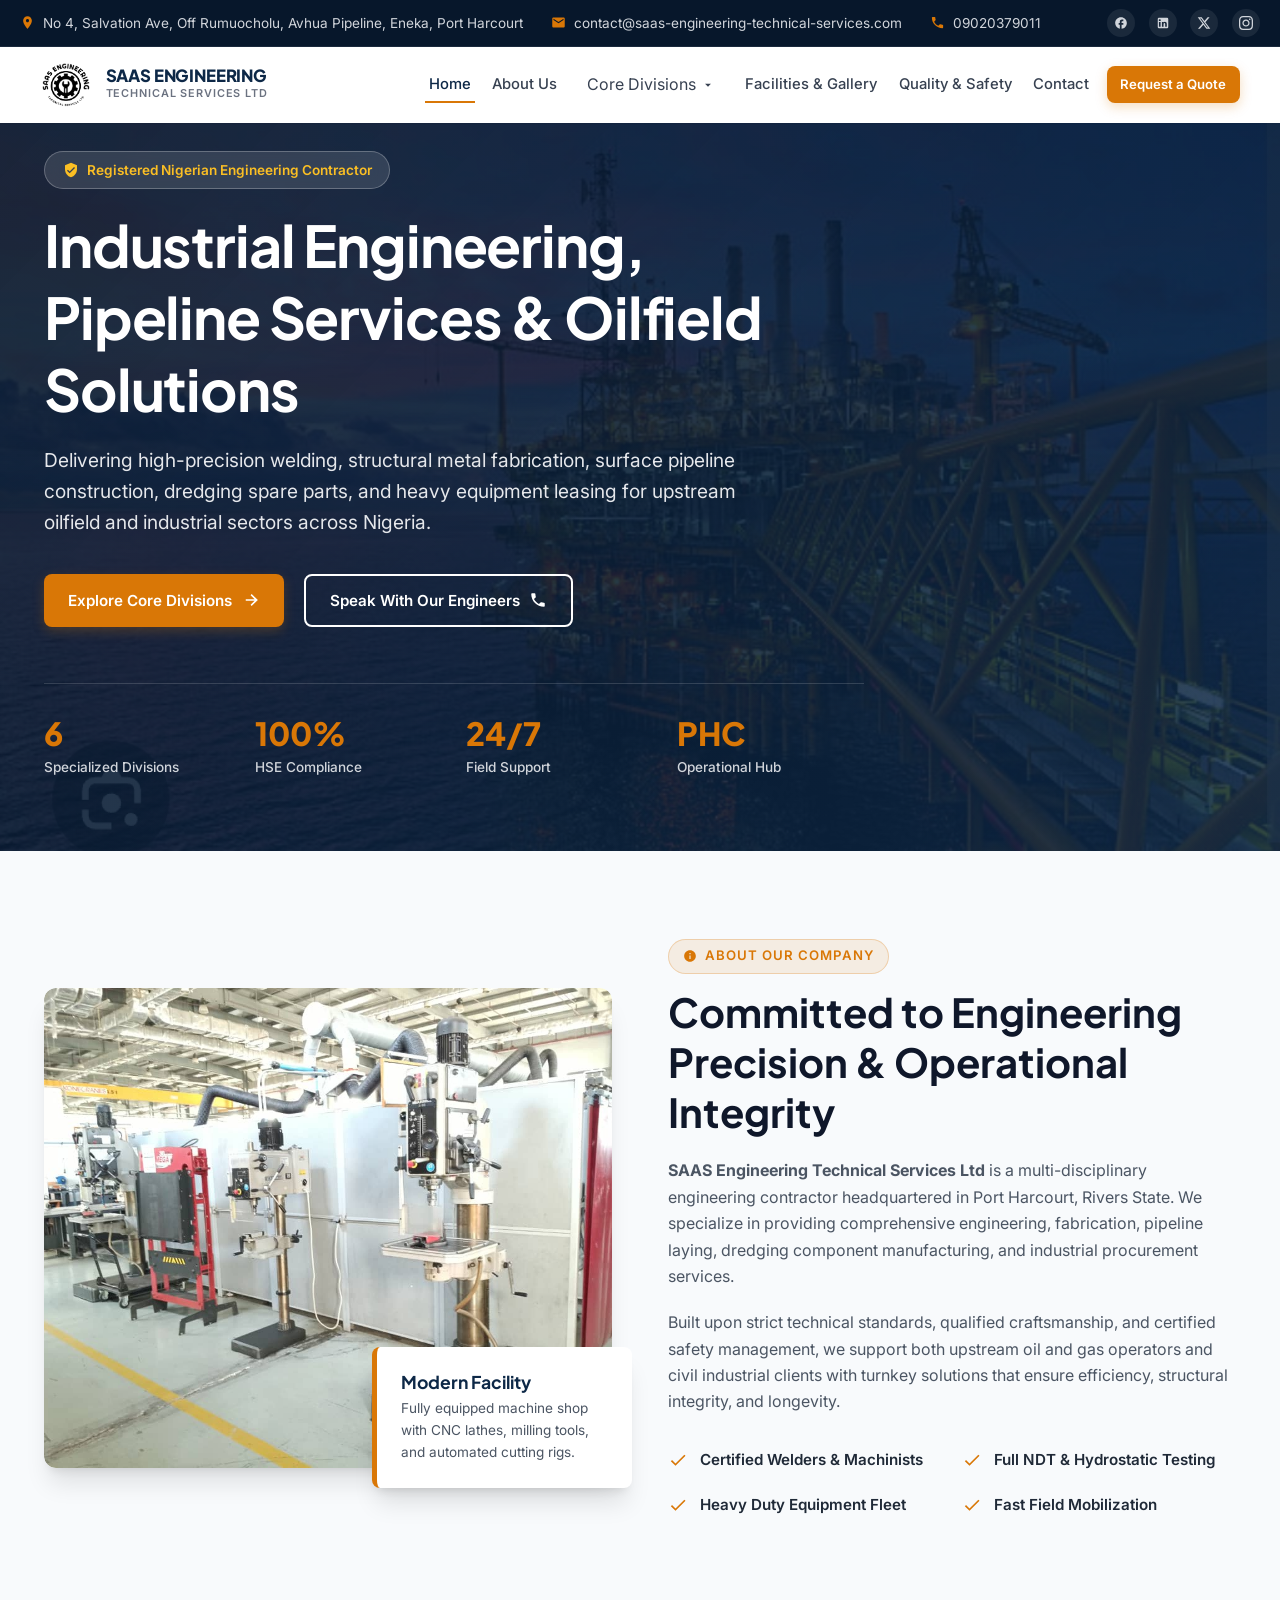
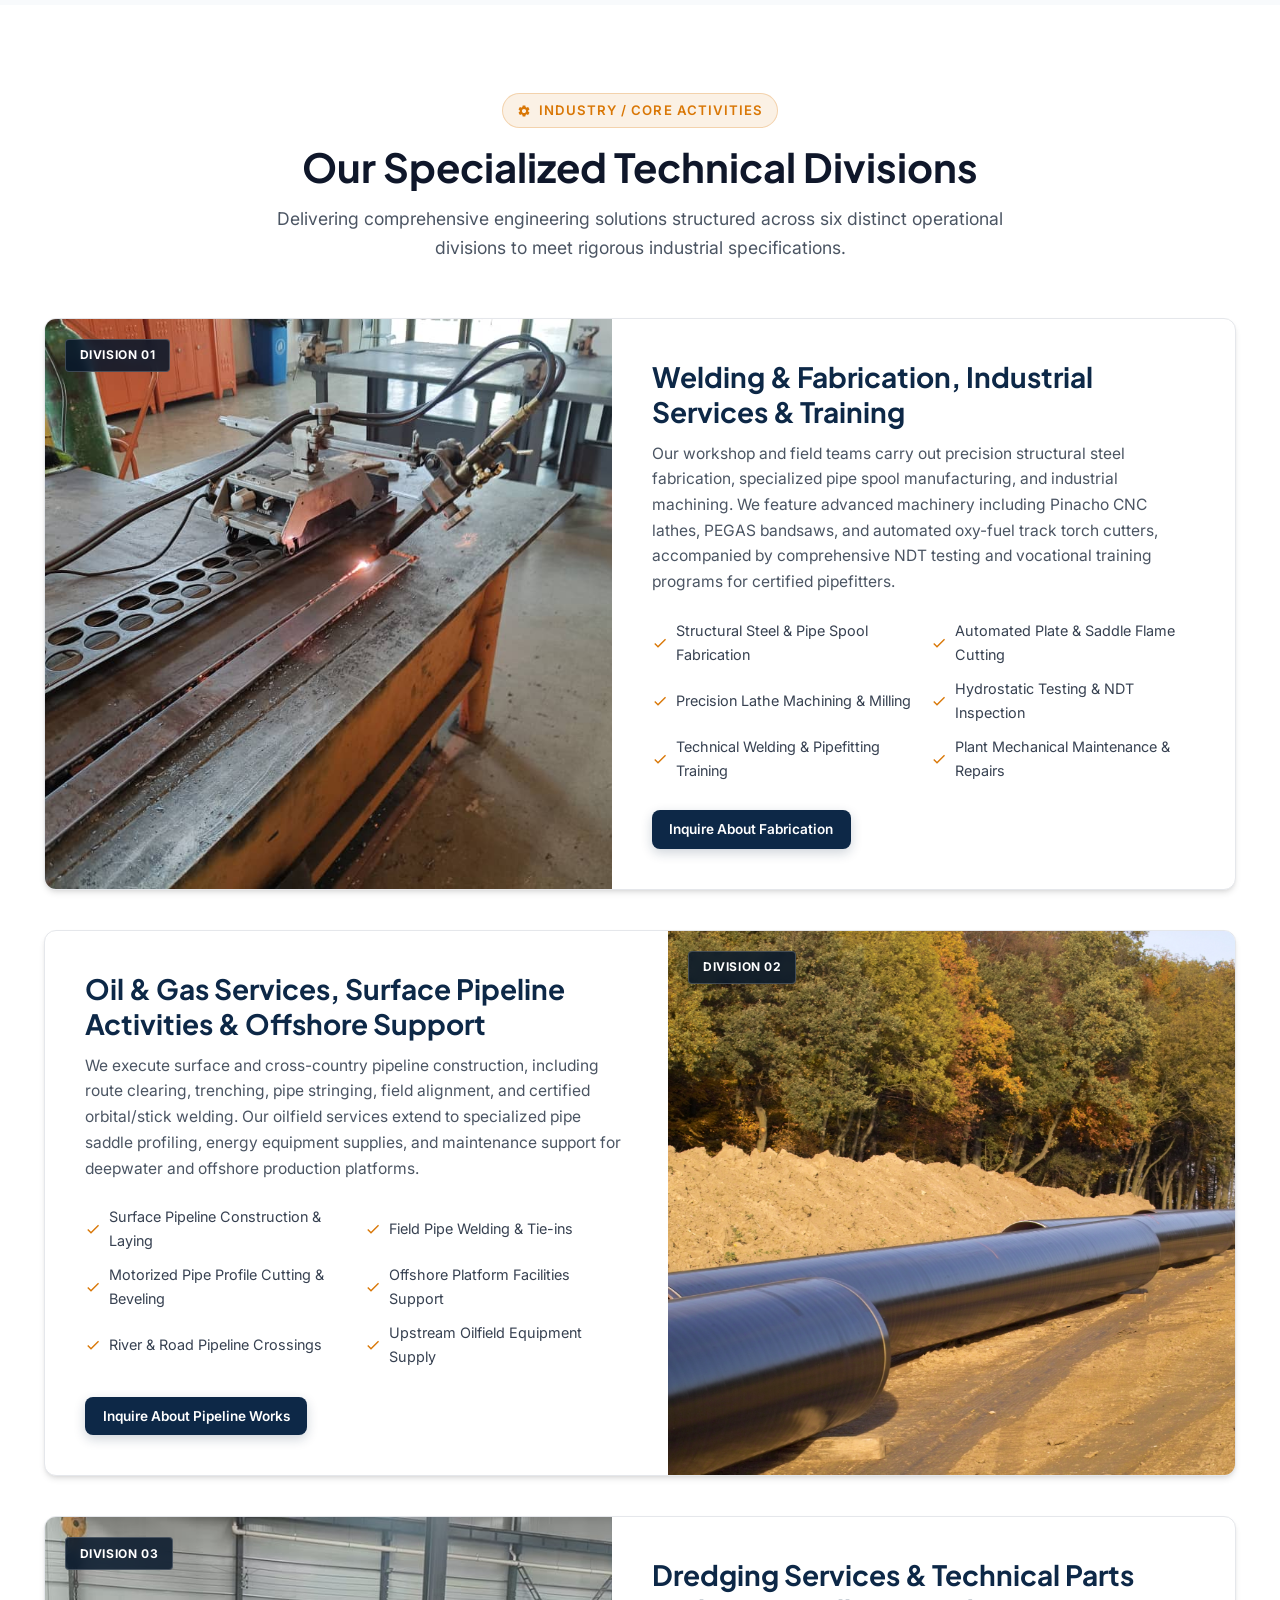
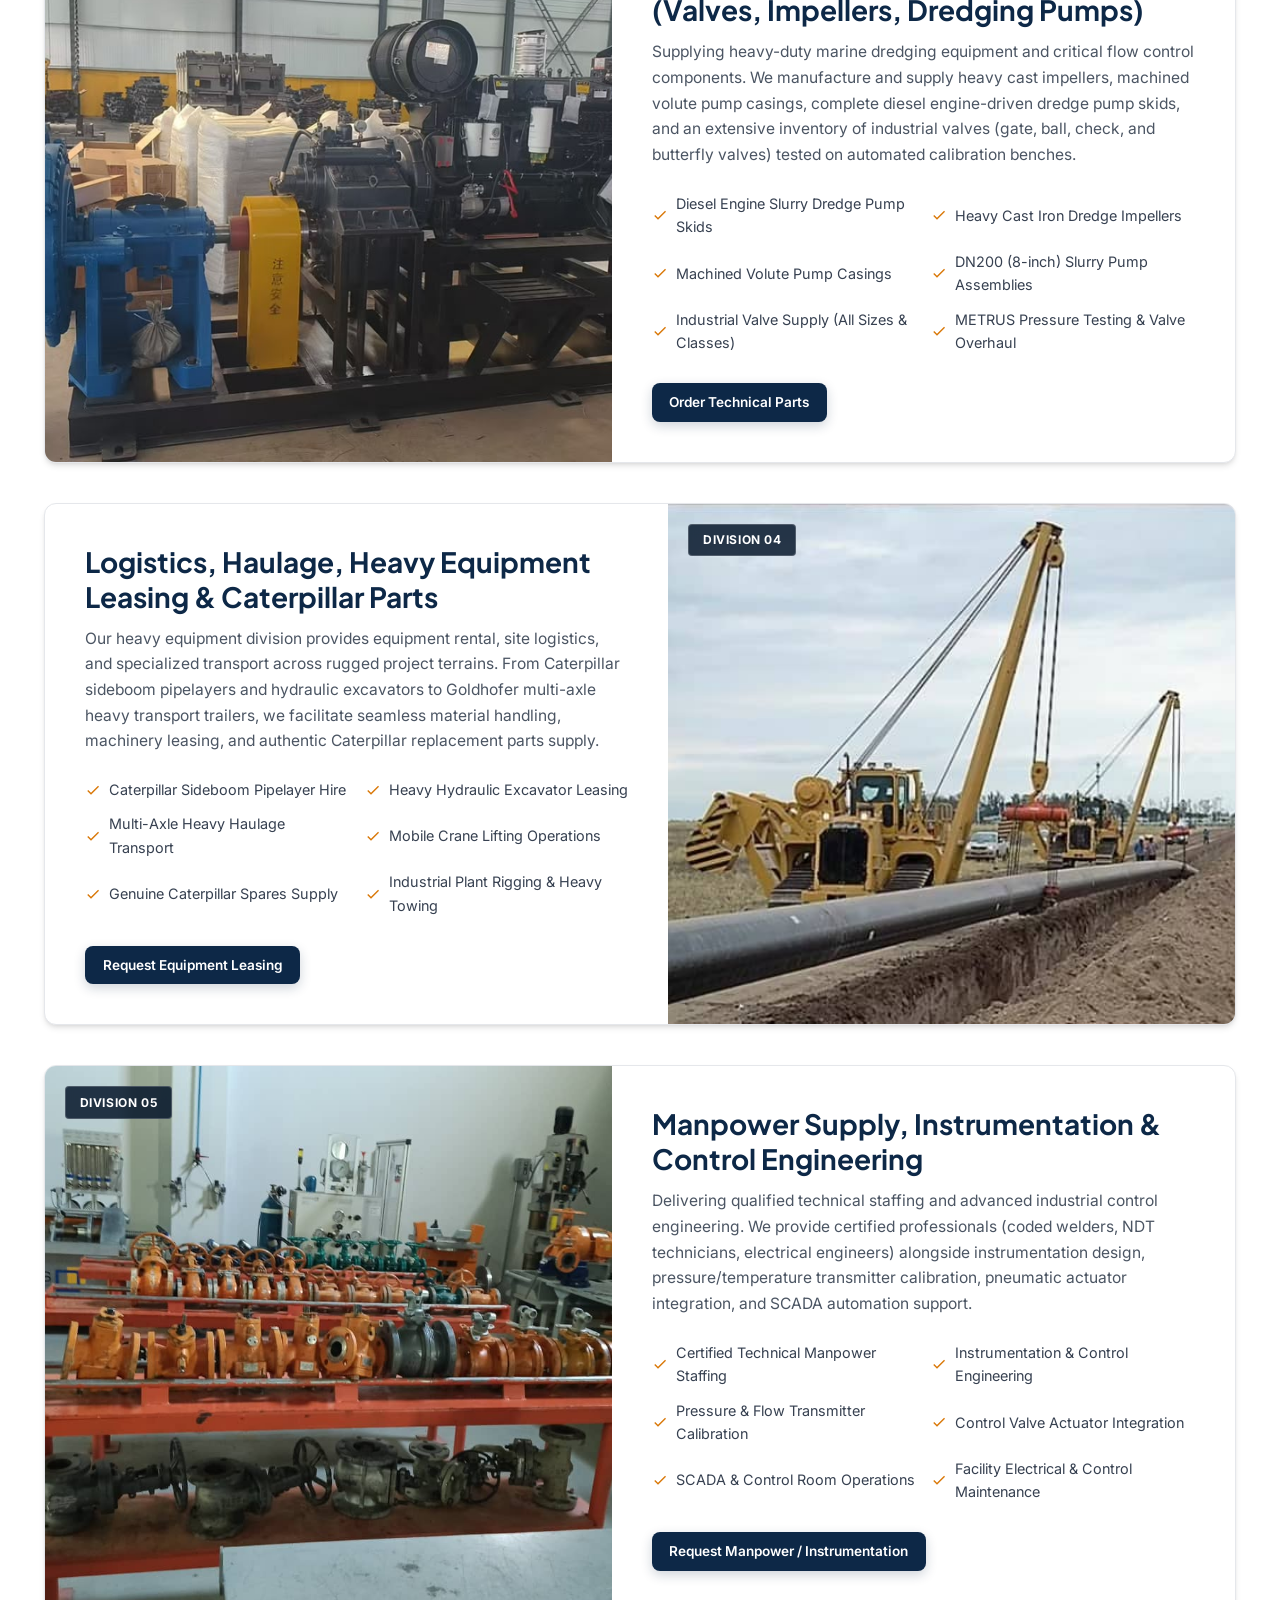
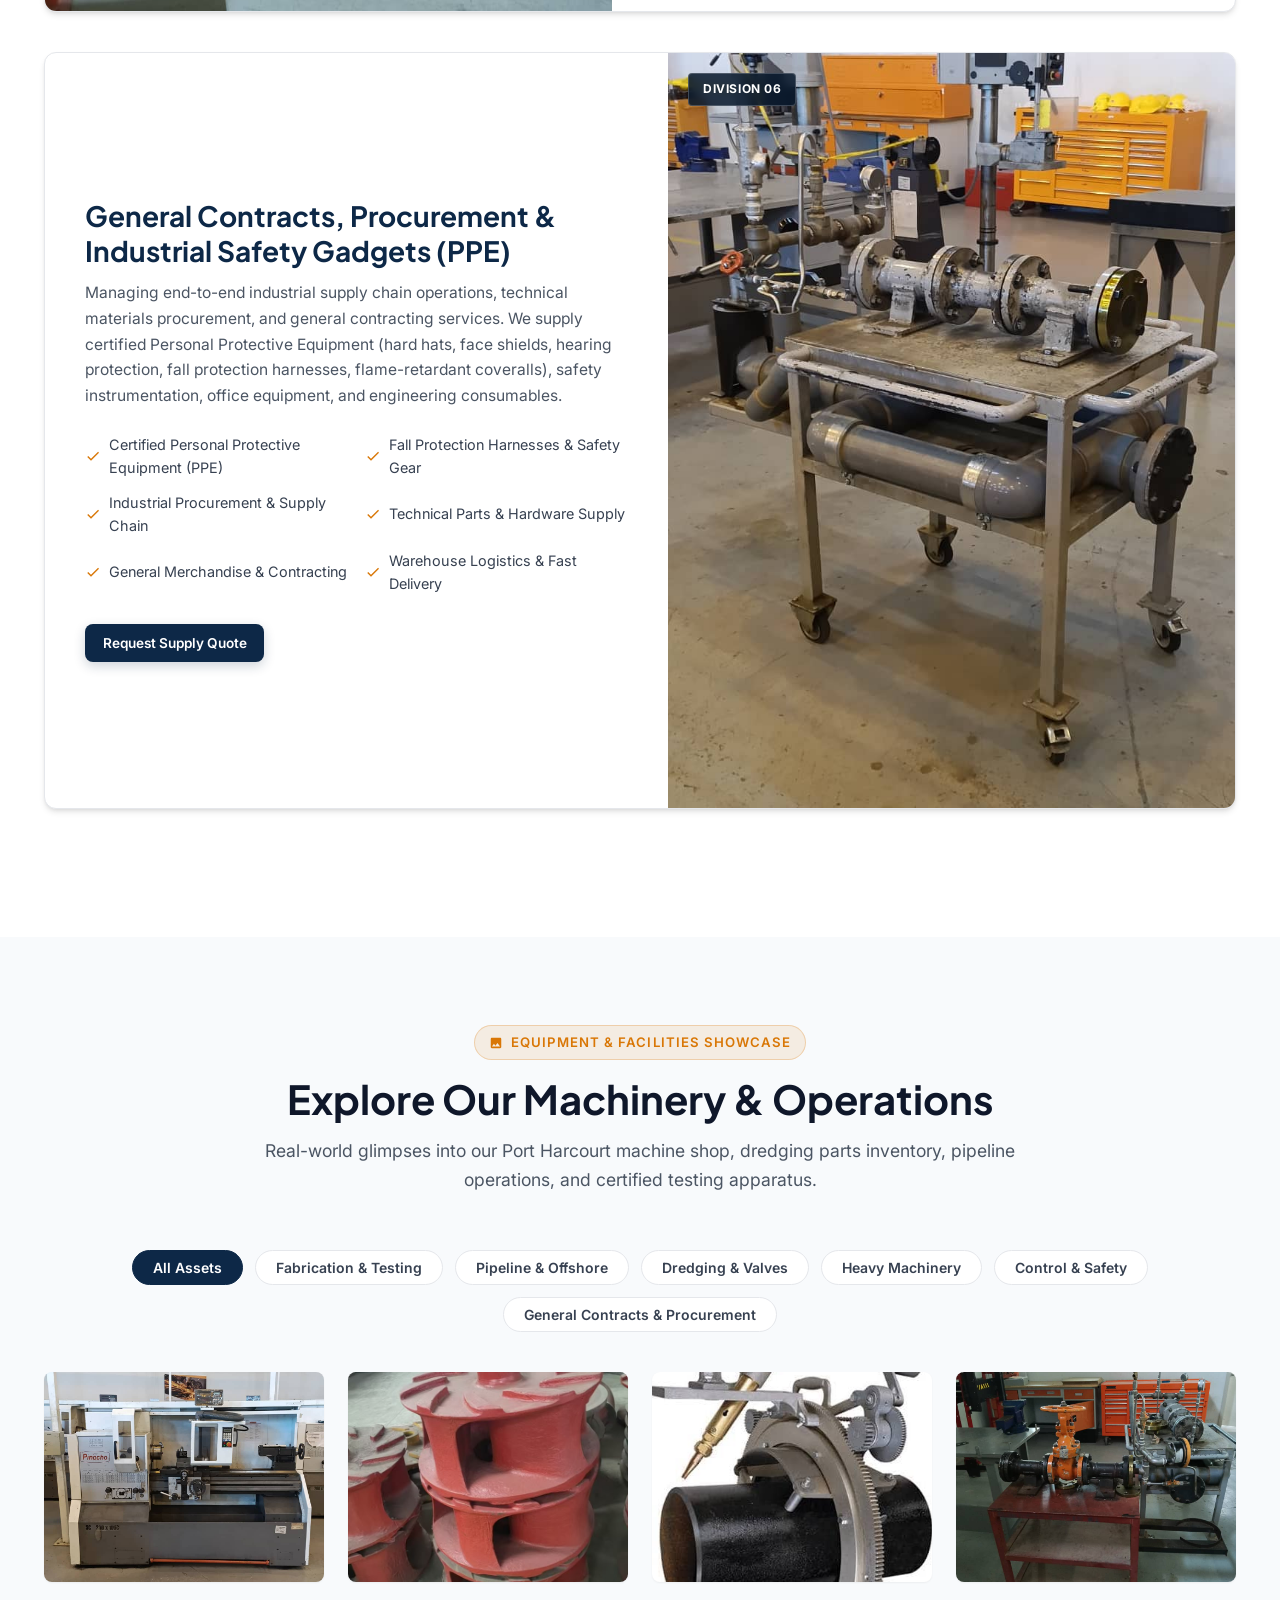
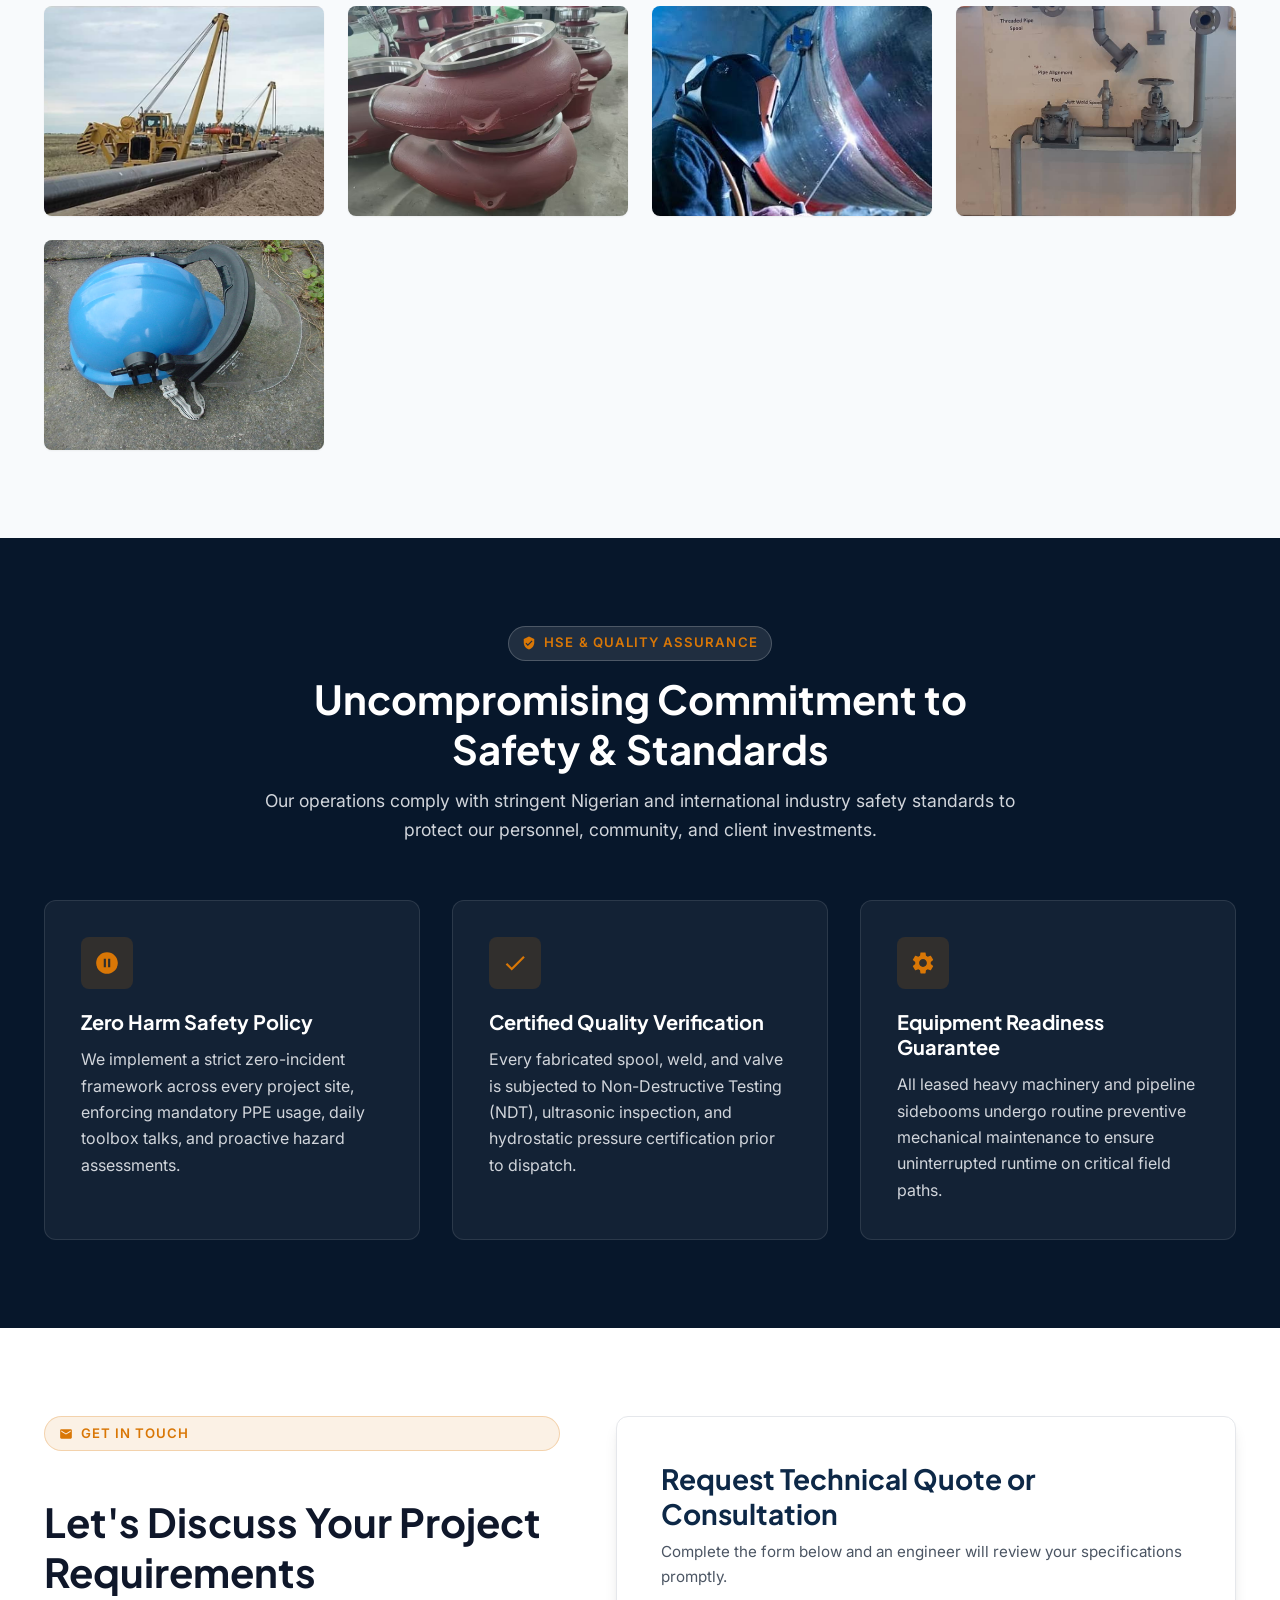
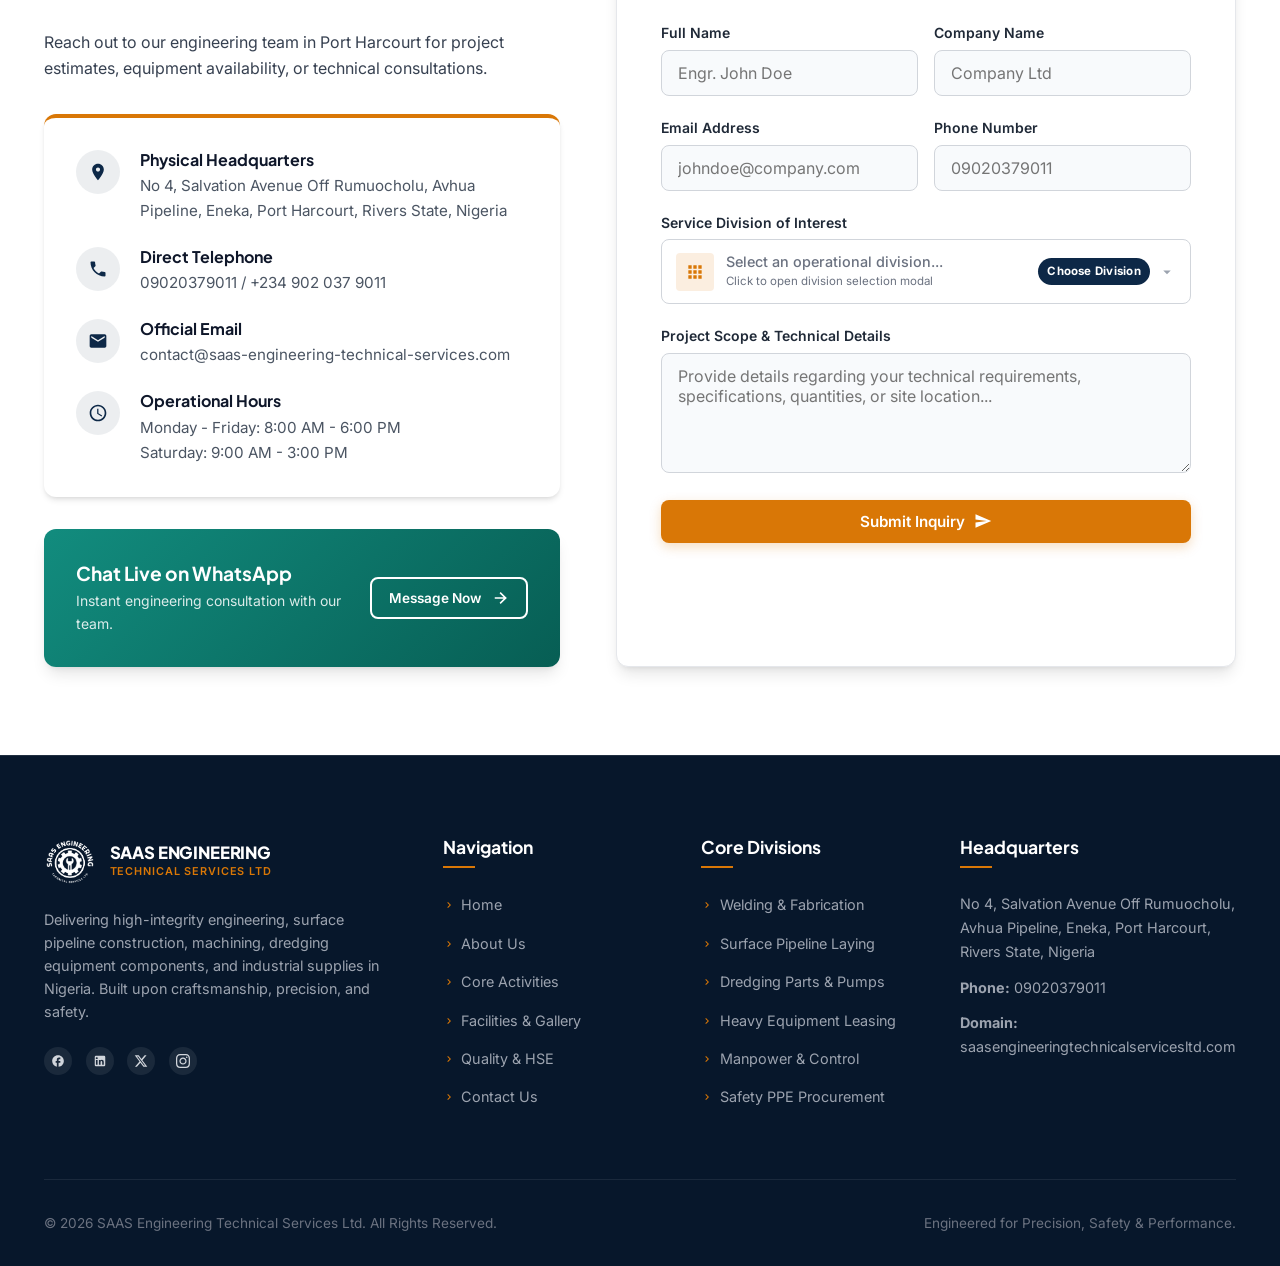
==== commit e8cbfc94: "Update official email address to contact@saas-engineering-technical-services.com across public site," ====
--- a/index.html
+++ b/index.html
@@ -16,7 +16,7 @@
   <link href="https://fonts.googleapis.com/css2?family=Inter:wght@400;500;600;700&family=Plus+Jakarta+Sans:wght@600;700;800&display=swap" rel="stylesheet">
   
   <!-- Stylesheet -->
-  <link rel="stylesheet" href="assets/css/styles.css?v=2.8.1">
+  <link rel="stylesheet" href="assets/css/styles.css?v=2.8.2">
 
   <!-- Supabase Client (must load before cms-sync.js and main.js) -->
   <script src="assets/js/supabase-client.js"></script>
@@ -33,7 +33,7 @@
         </span>
         <span class="info-item">
           <svg viewBox="0 0 24 24"><path d="M20 4H4c-1.1 0-1.99.9-1.99 2L2 18c0 1.1.9 2 2 2h16c1.1 0 2-.9 2-2V6c0-1.1-.9-2-2-2zm0 4l-8 5-8-5V6l8 5 8-5v2z"/></svg>
-          contact@saasengineeringtechnicalservicesltd.com
+          contact@saas-engineering-technical-services.com
         </span>
         <span class="info-item">
           <svg viewBox="0 0 24 24"><path d="M6.62 10.79c1.44 2.83 3.76 5.14 6.59 6.59l2.2-2.2c.27-.27.67-.36 1.02-.24 1.12.37 2.33.57 3.57.57.55 0 1 .45 1 1V20c0 .55-.45 1-1 1-9.39 0-17-7.61-17-17 0-.55.45-1 1-1h3.5c.55 0 1 .45 1 1 0 1.25.2 2.45.57 3.57.11.35.03.74-.25 1.02l-2.2 2.2z"/></svg>
@@ -544,7 +544,7 @@
                 </div>
                 <div class="contact-detail">
                   <h4>Official Email</h4>
-                  <p><a href="mailto:contact@saasengineeringtechnicalservicesltd.com">contact@saasengineeringtechnicalservicesltd.com</a></p>
+                  <p><a href="mailto:contact@saas-engineering-technical-services.com">contact@saas-engineering-technical-services.com</a></p>
                 </div>
               </div>
 
@@ -986,6 +986,6 @@
 
   <!-- Scripts -->
   <script src="assets/js/main.js?v=2.7.8"></script>
-  <script src="assets/js/cms-sync.js?v=2.8.1"></script>
+  <script src="assets/js/cms-sync.js?v=2.8.2"></script>
 </body>
 </html>
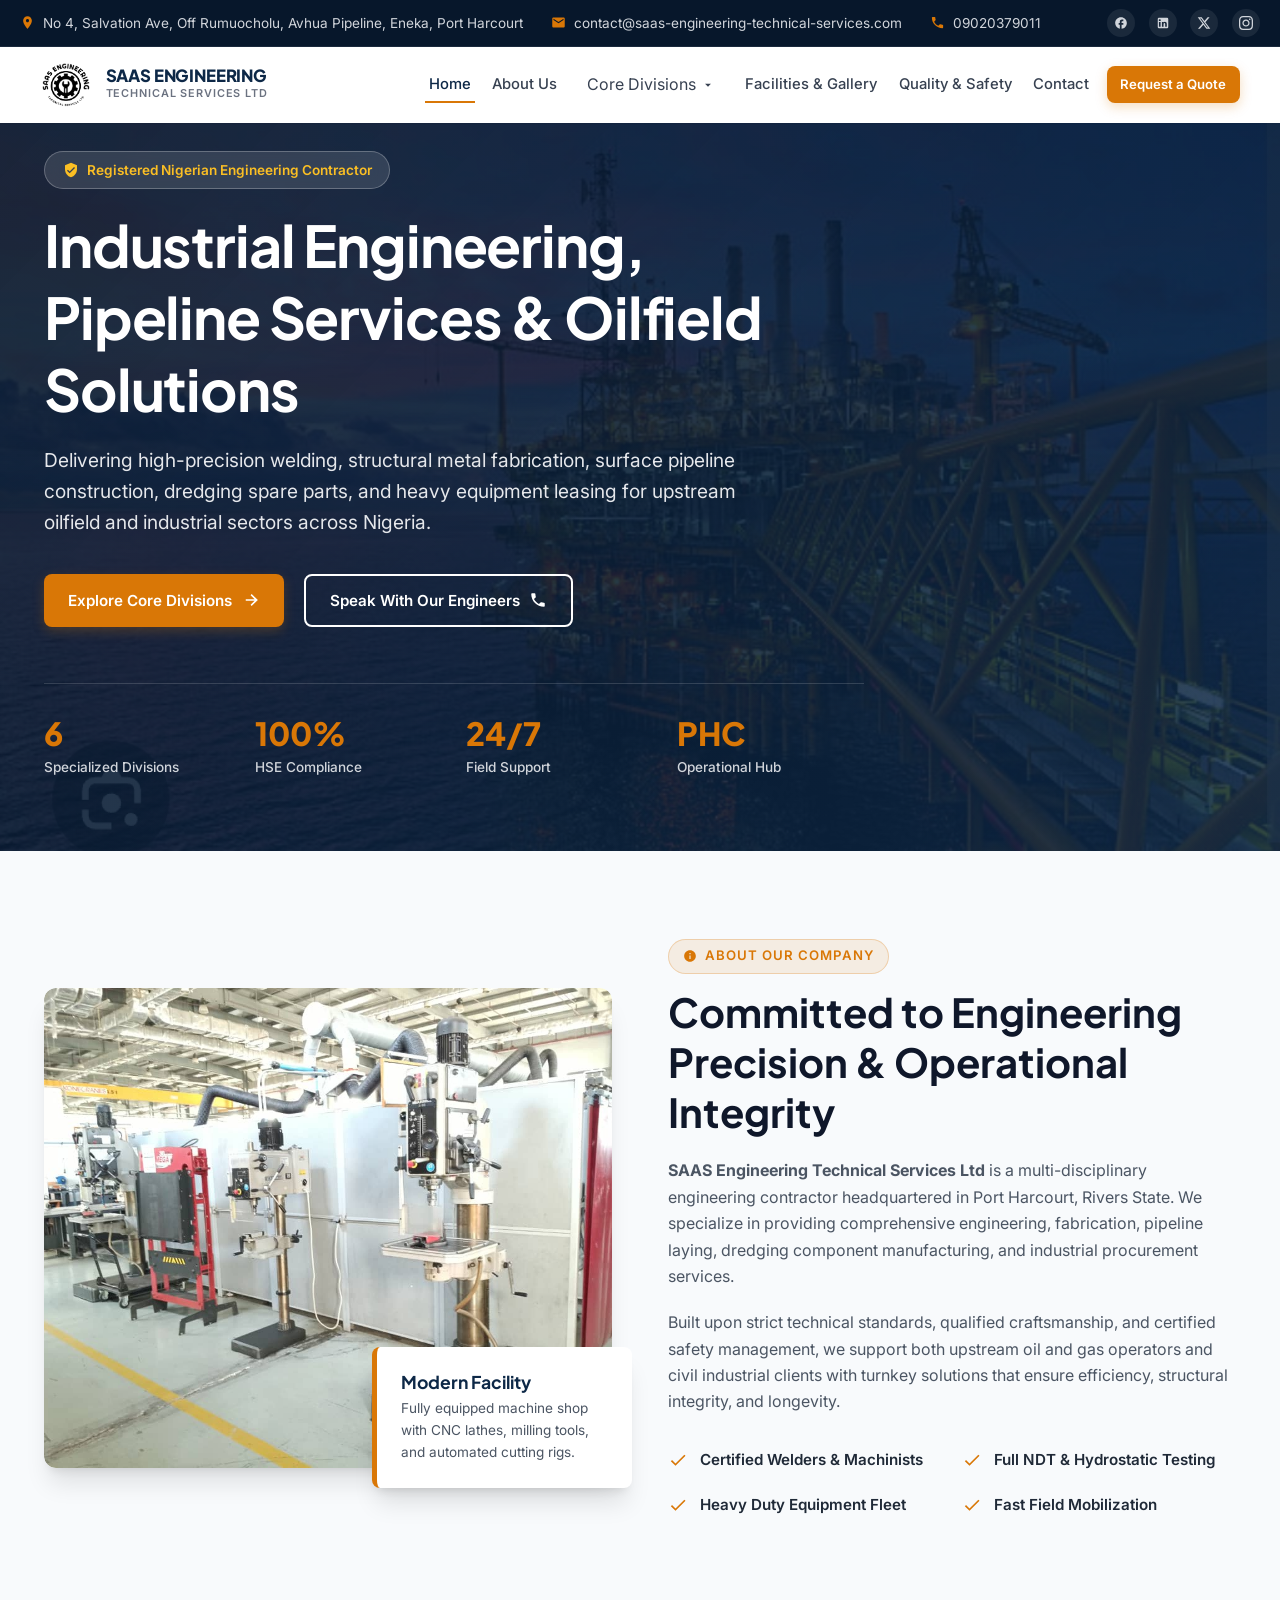
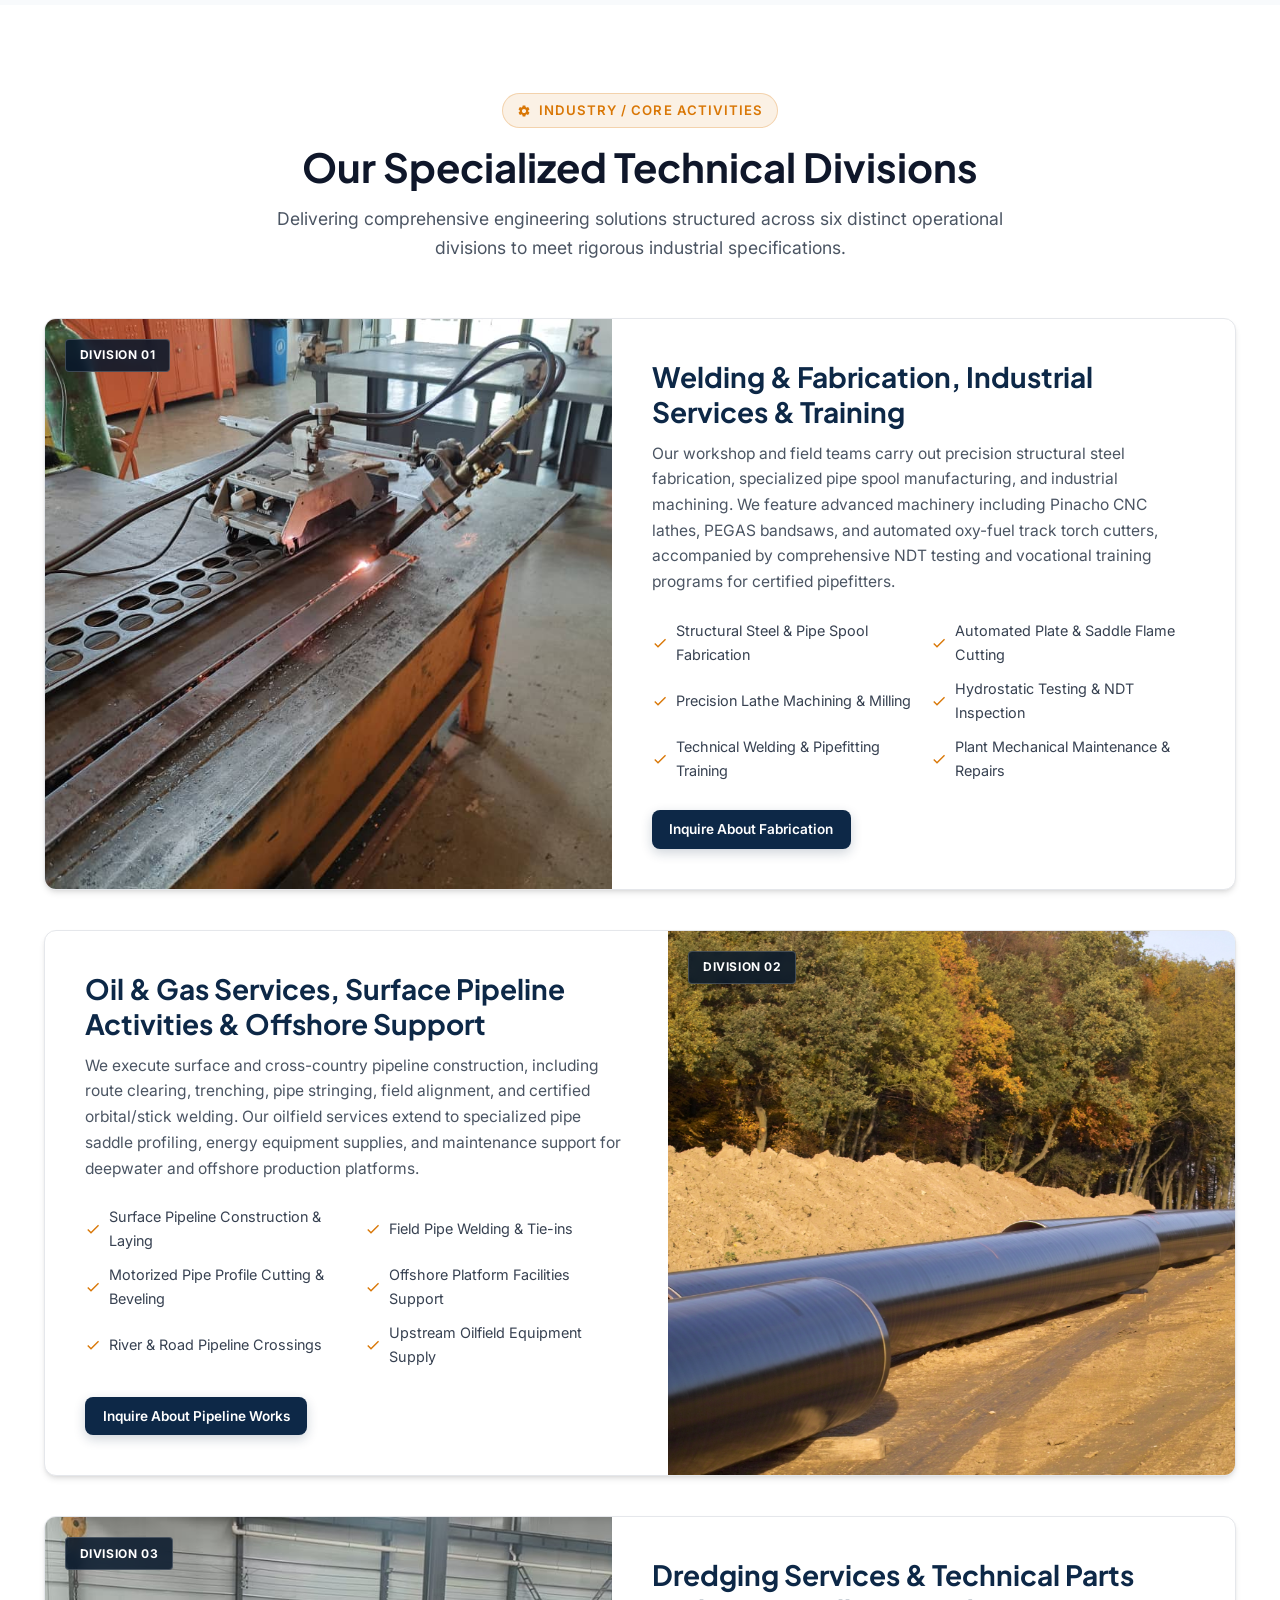
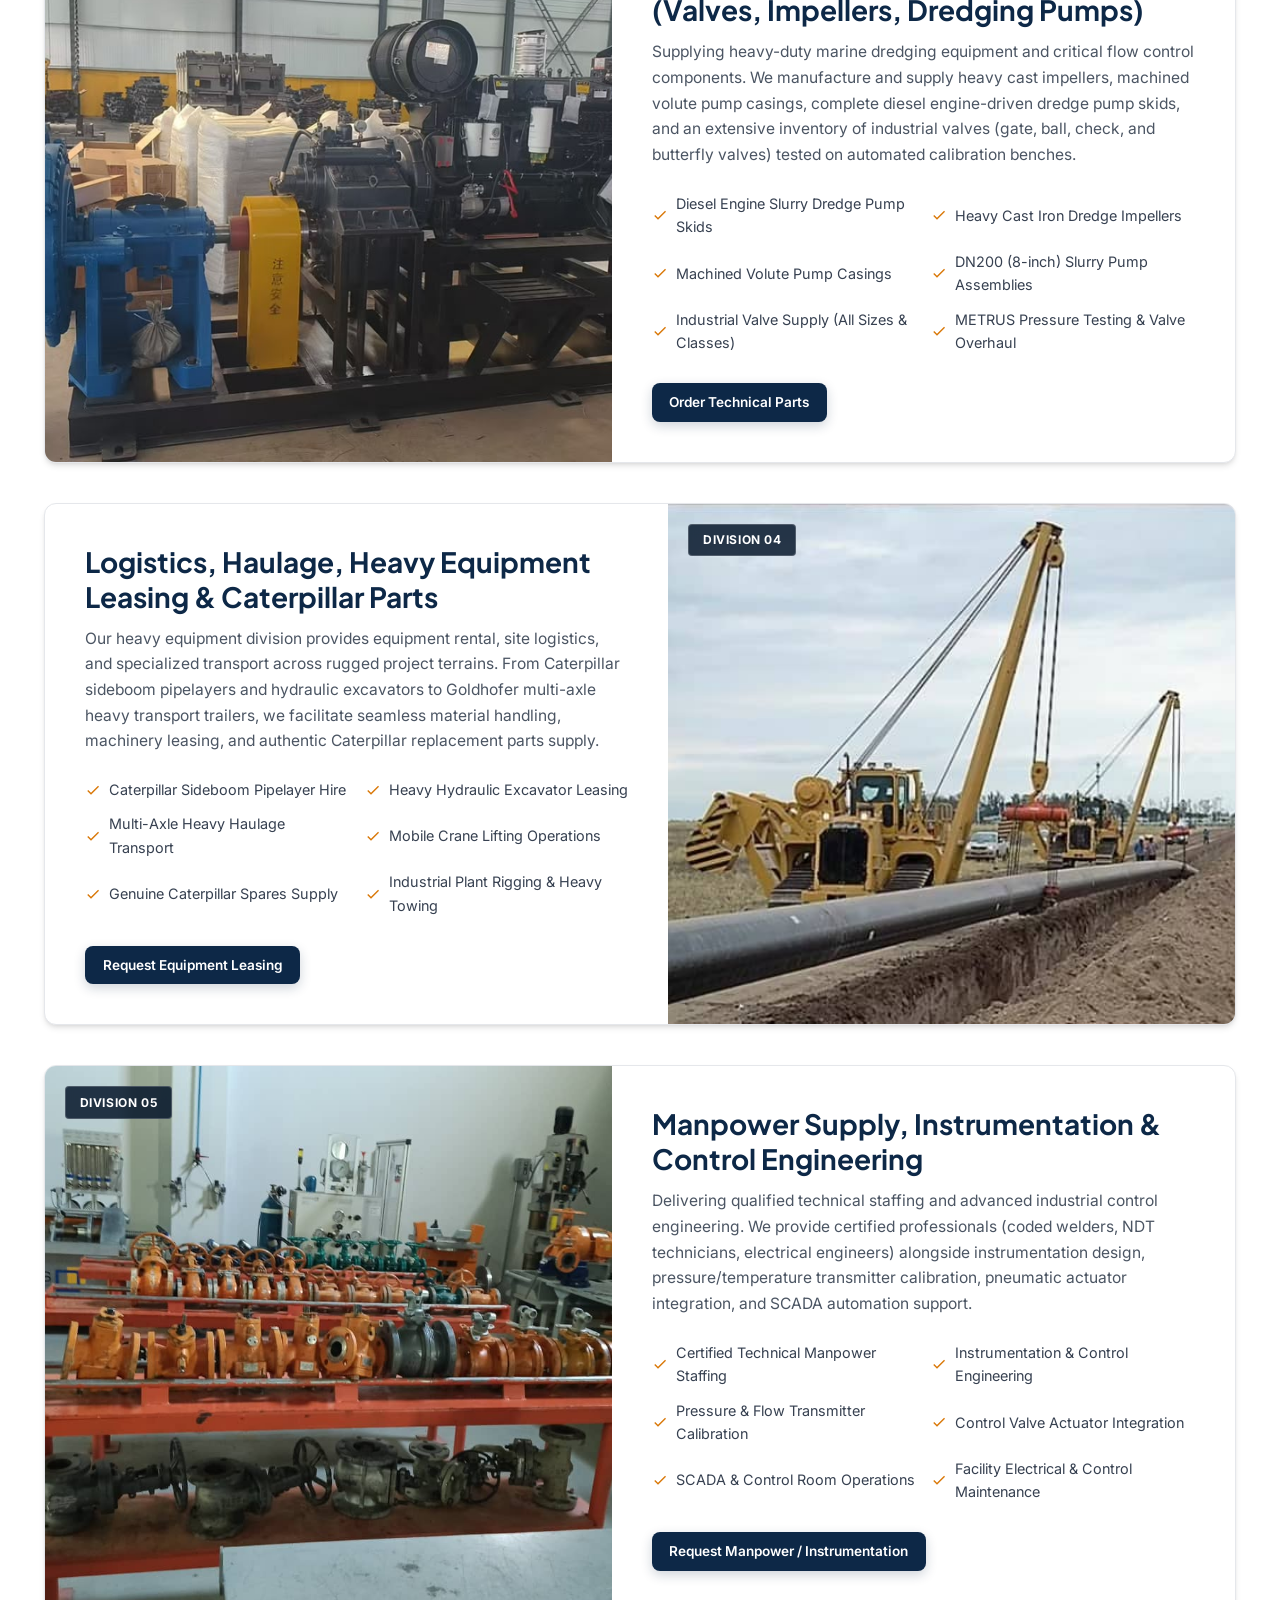
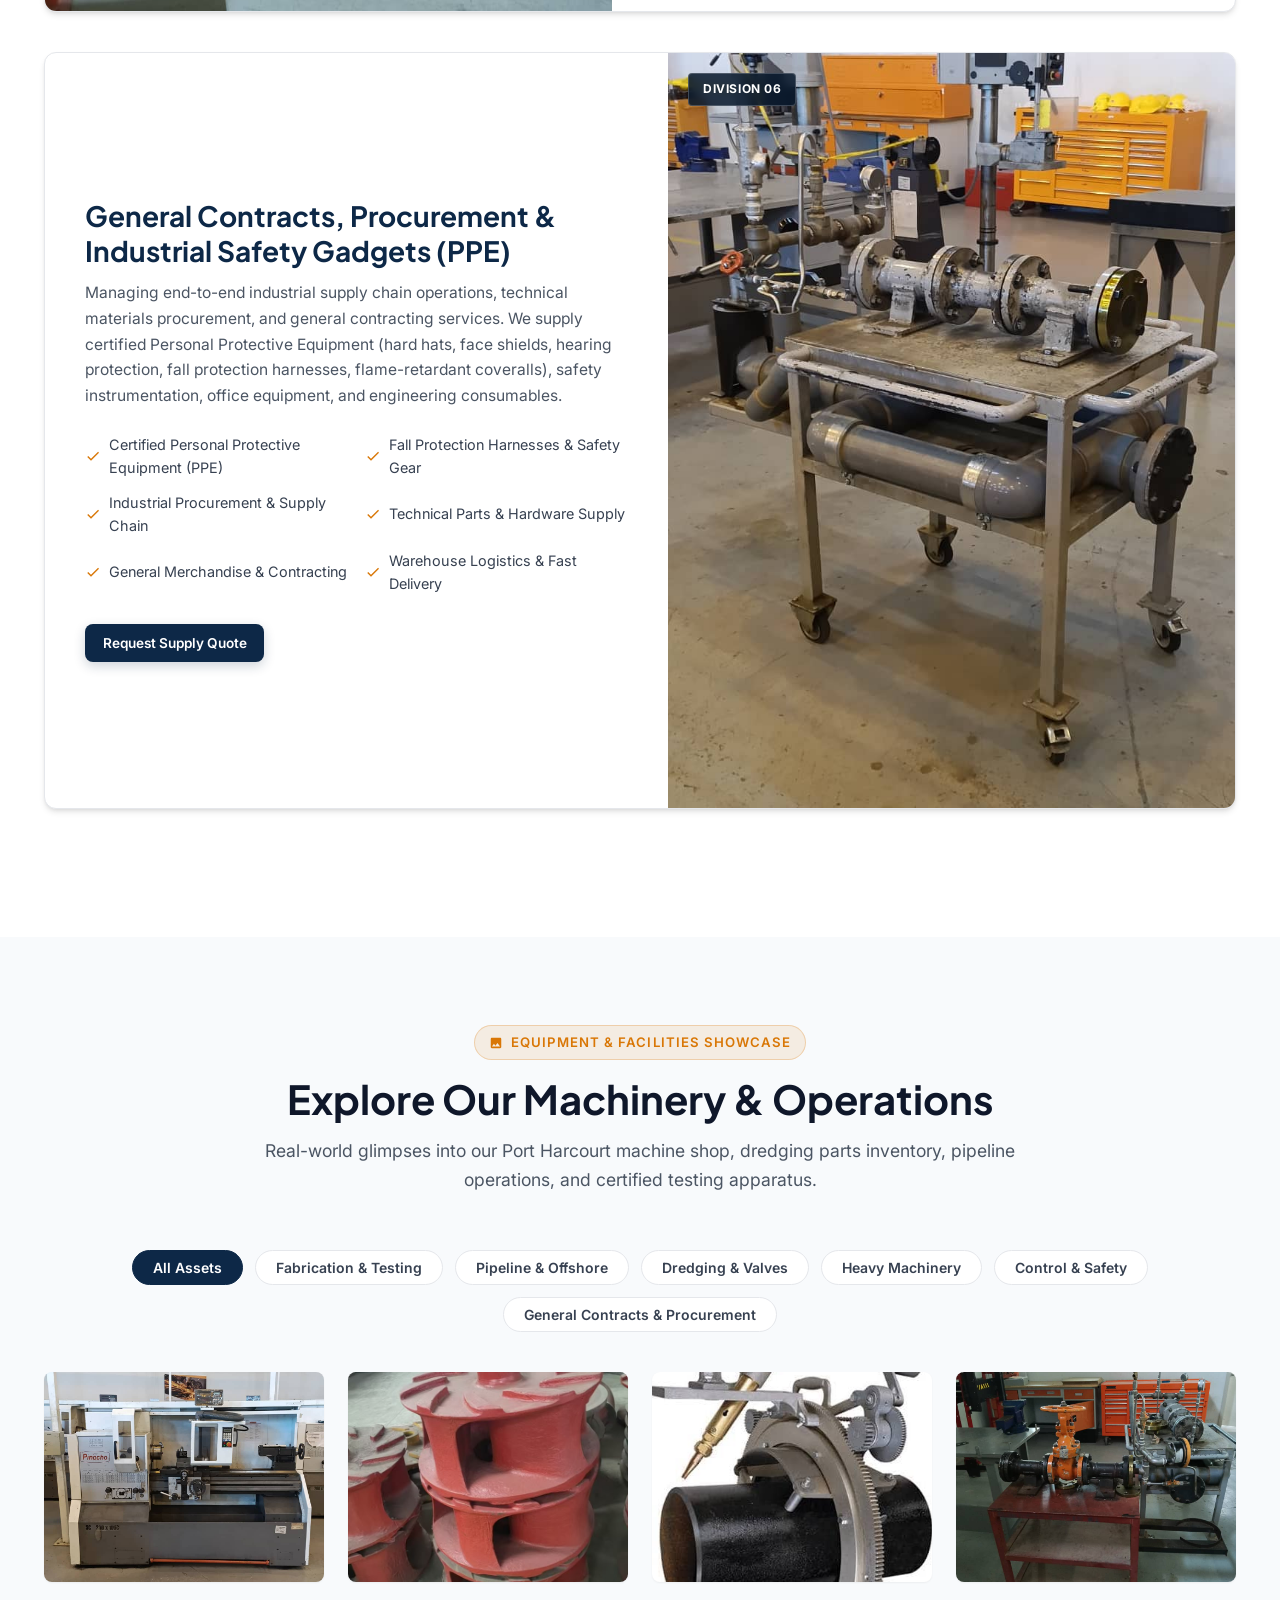
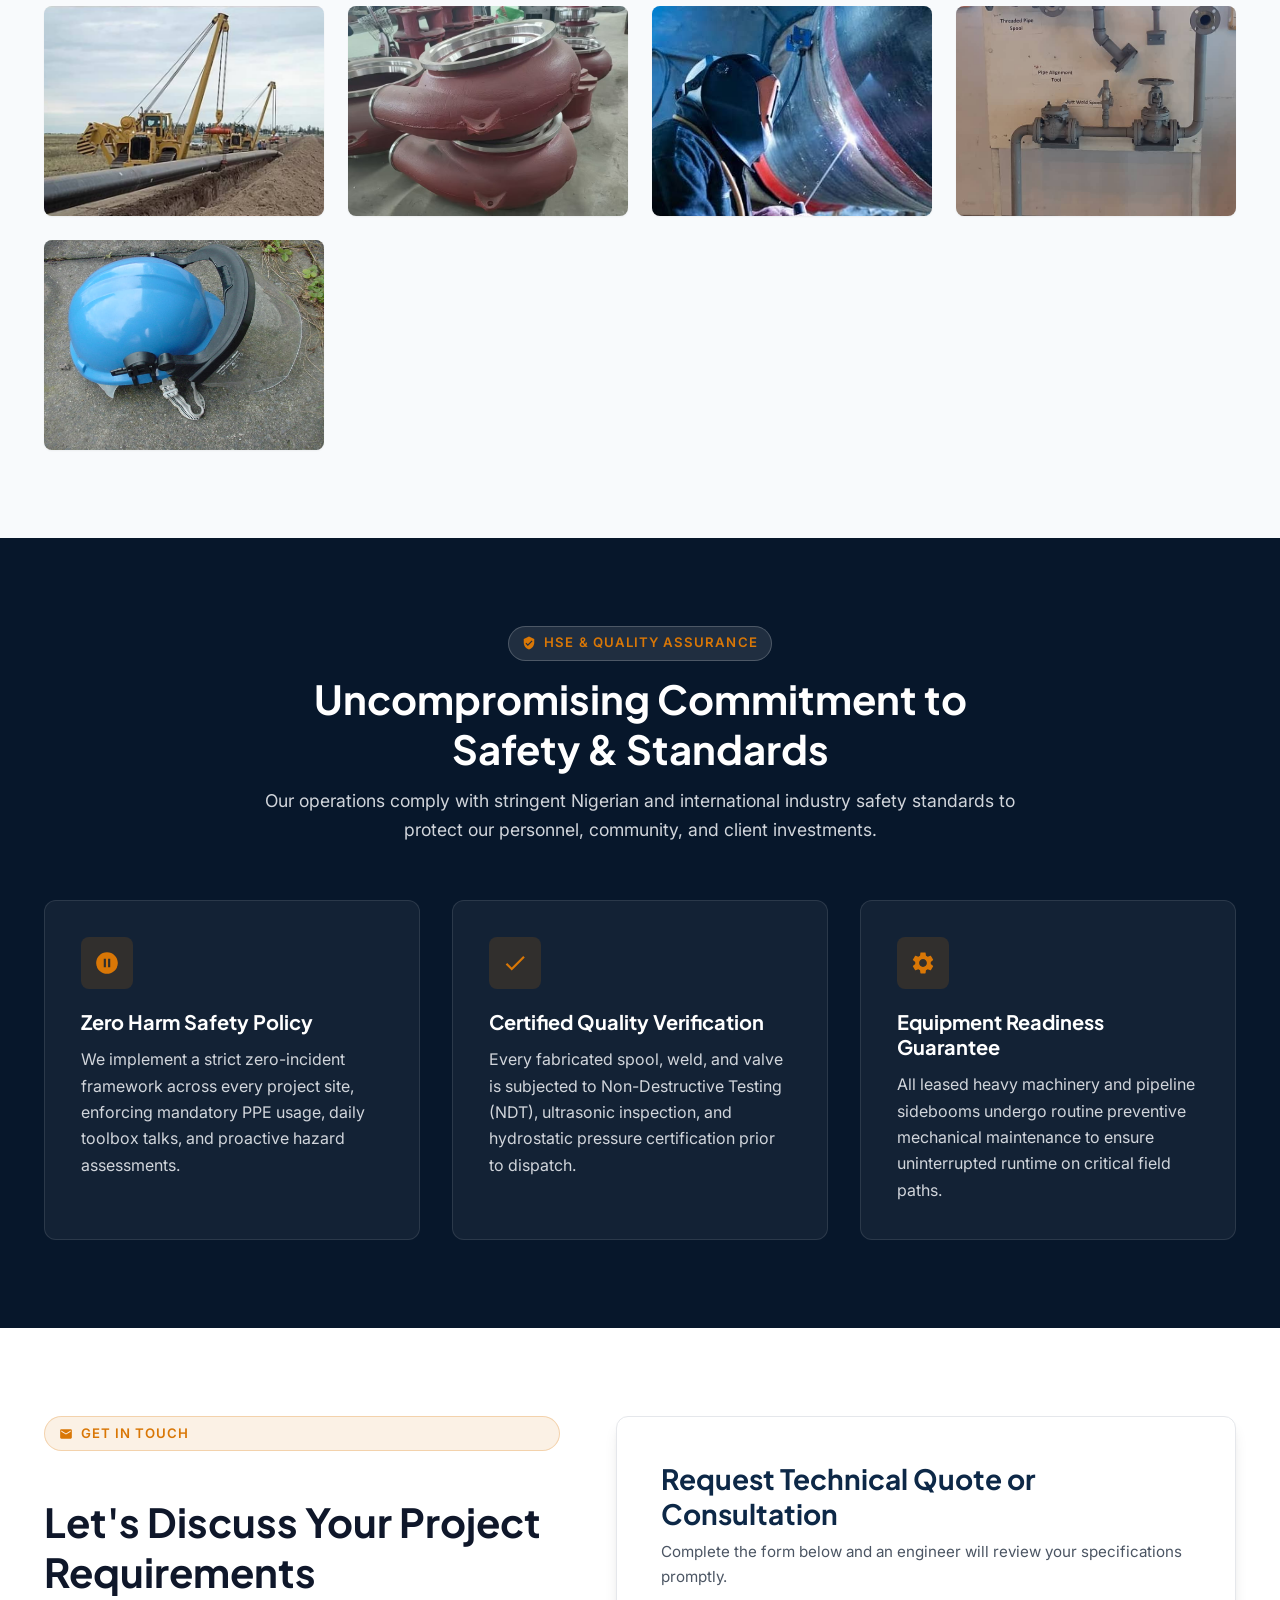
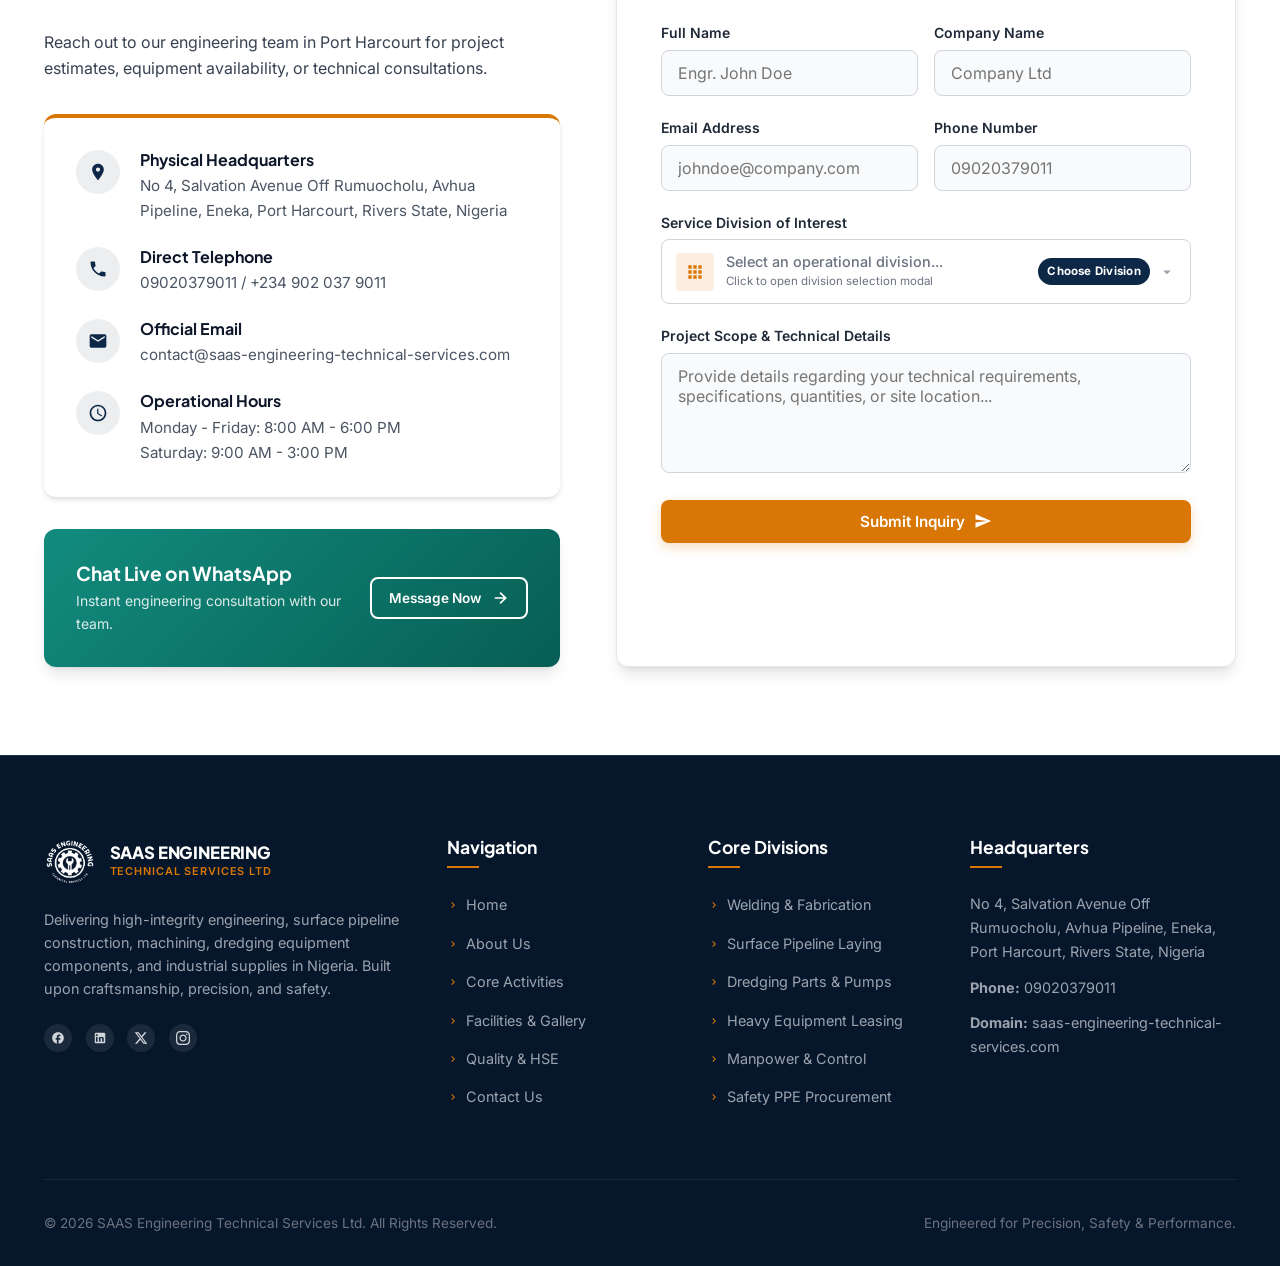
==== commit 28dfee37: "Fix legacy domain name references in footer and README to live domain" ====
--- a/index.html
+++ b/index.html
@@ -946,7 +946,7 @@
             <strong>Phone:</strong> 09020379011
           </p>
           <p style="color: var(--gray-400); font-size: 0.9rem;">
-            <strong>Domain:</strong> saasengineeringtechnicalservicesltd.com
+            <strong>Domain:</strong> saas-engineering-technical-services.com
           </p>
         </div>
 
@@ -985,7 +985,7 @@
   </div>
 
   <!-- Scripts -->
-  <script src="assets/js/main.js?v=2.7.8"></script>
-  <script src="assets/js/cms-sync.js?v=2.8.2"></script>
+  <script src="assets/js/main.js?v=2.8.5"></script>
+  <script src="assets/js/cms-sync.js?v=2.8.5"></script>
 </body>
 </html>
